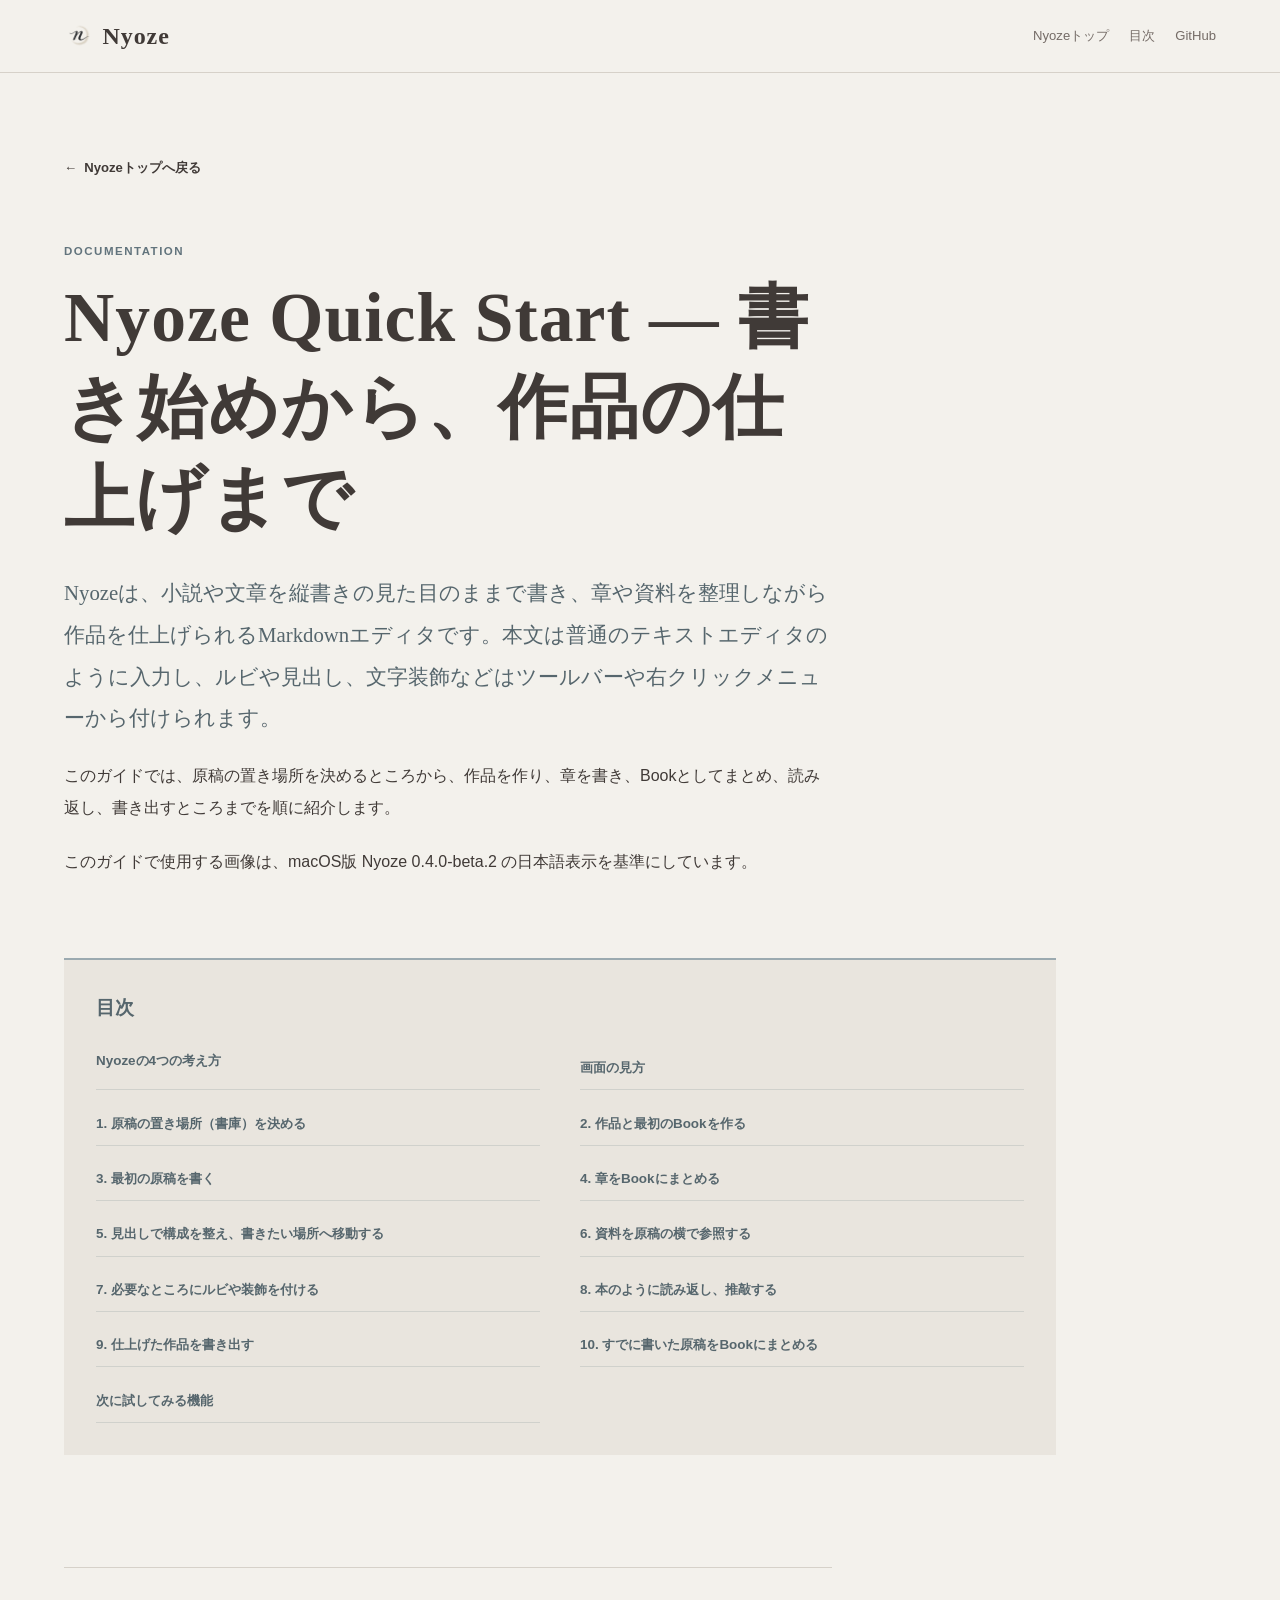
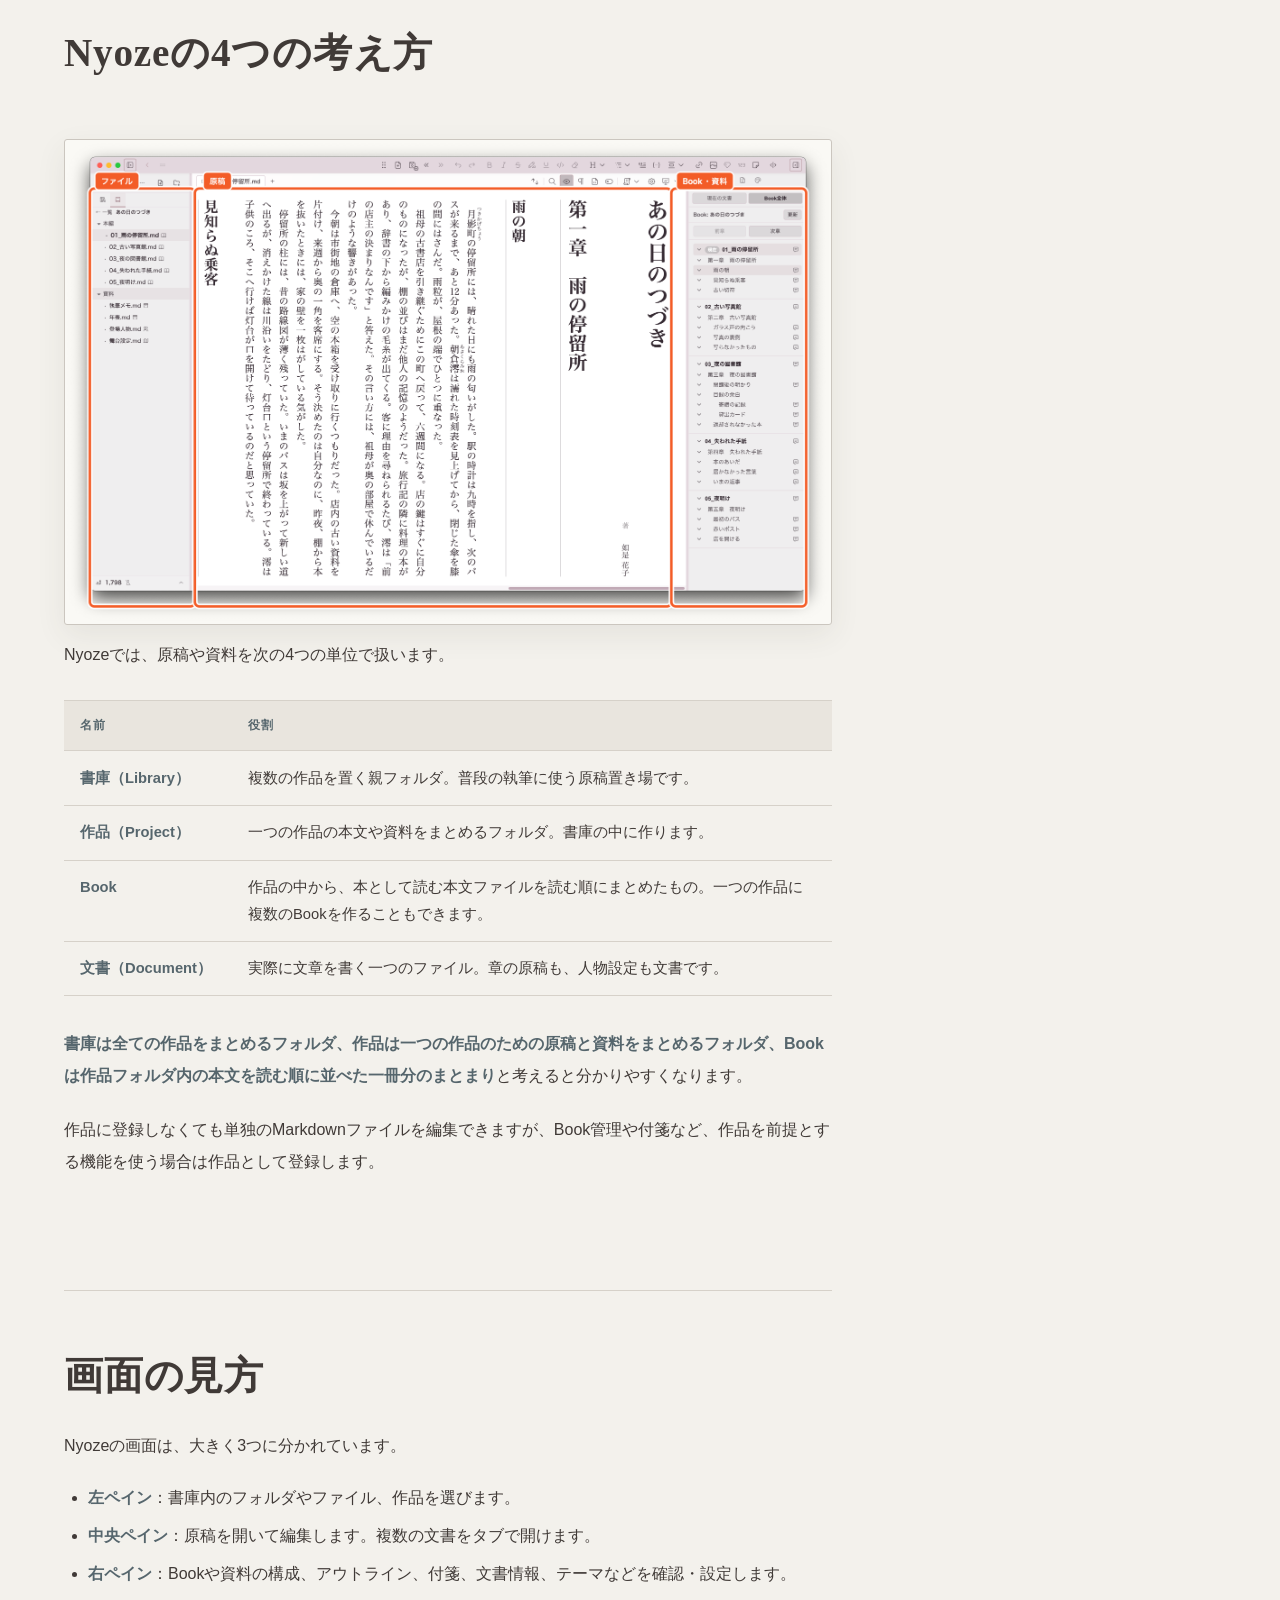
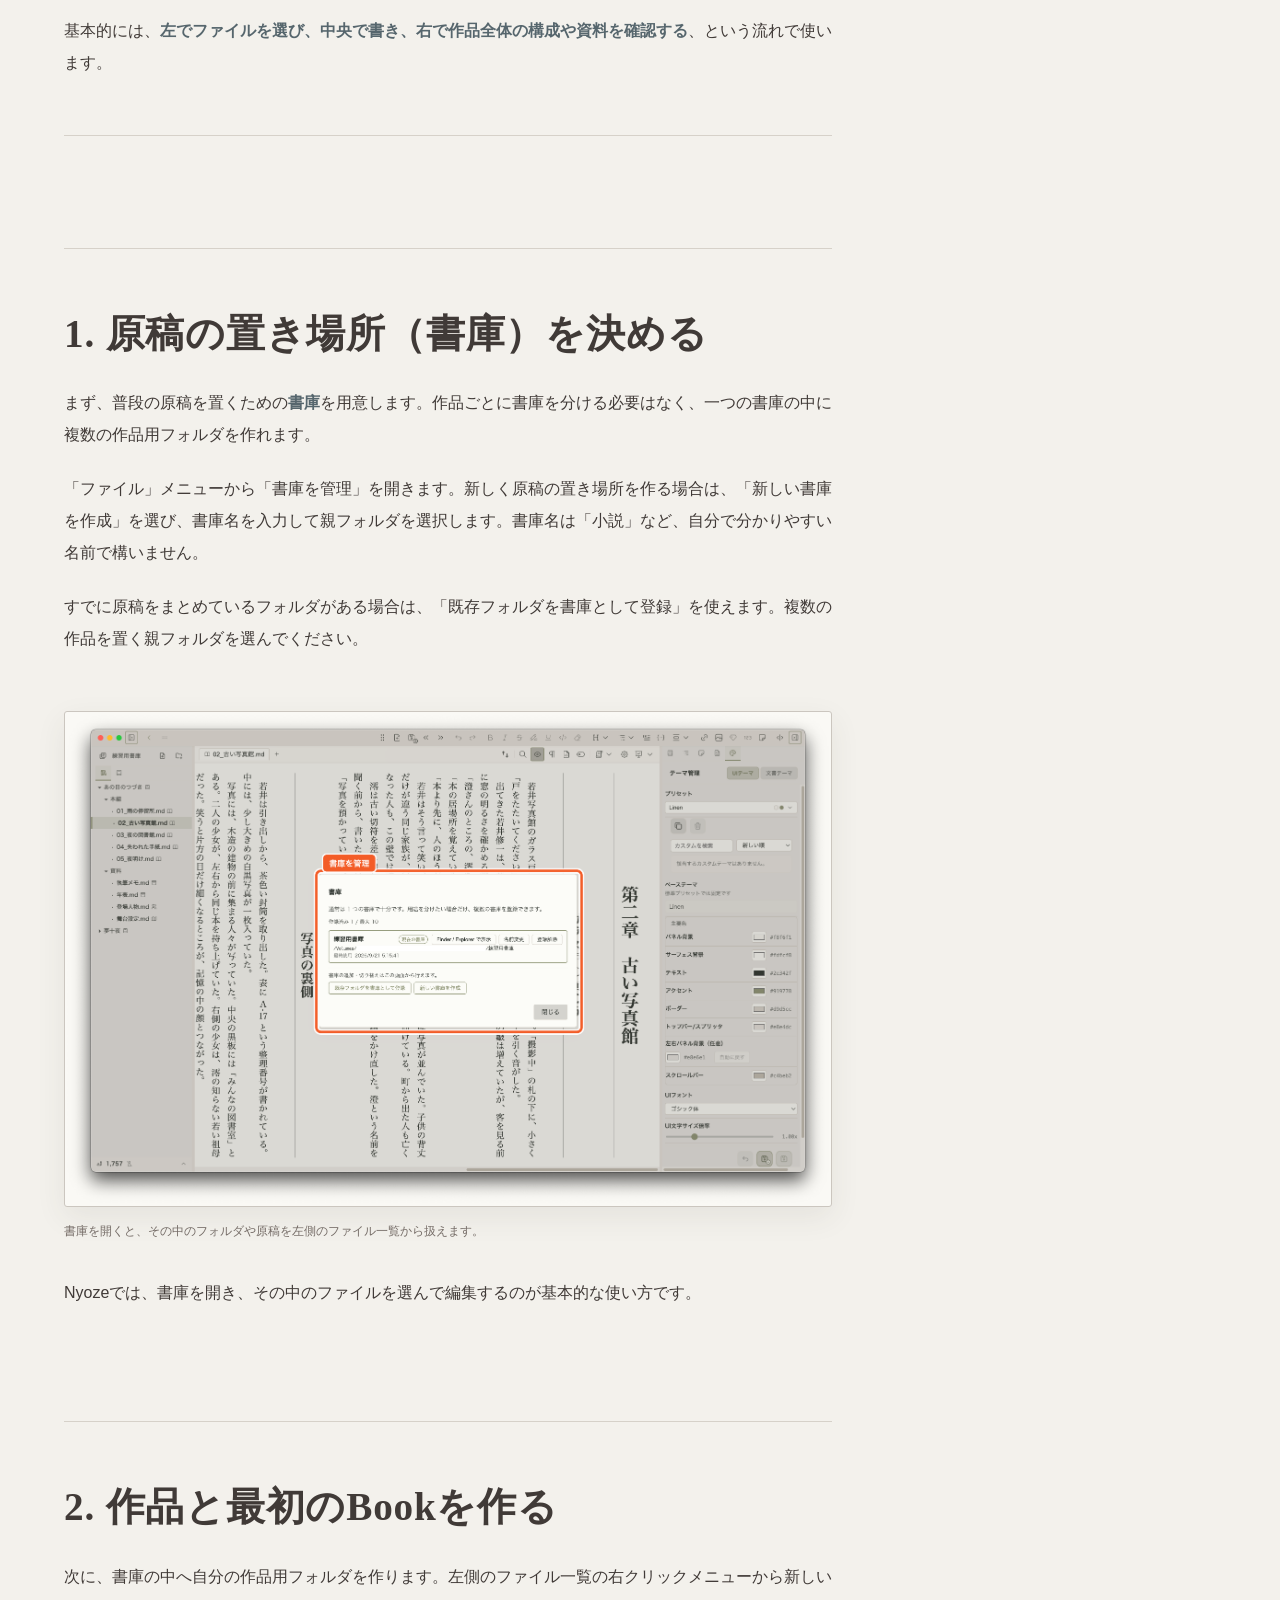
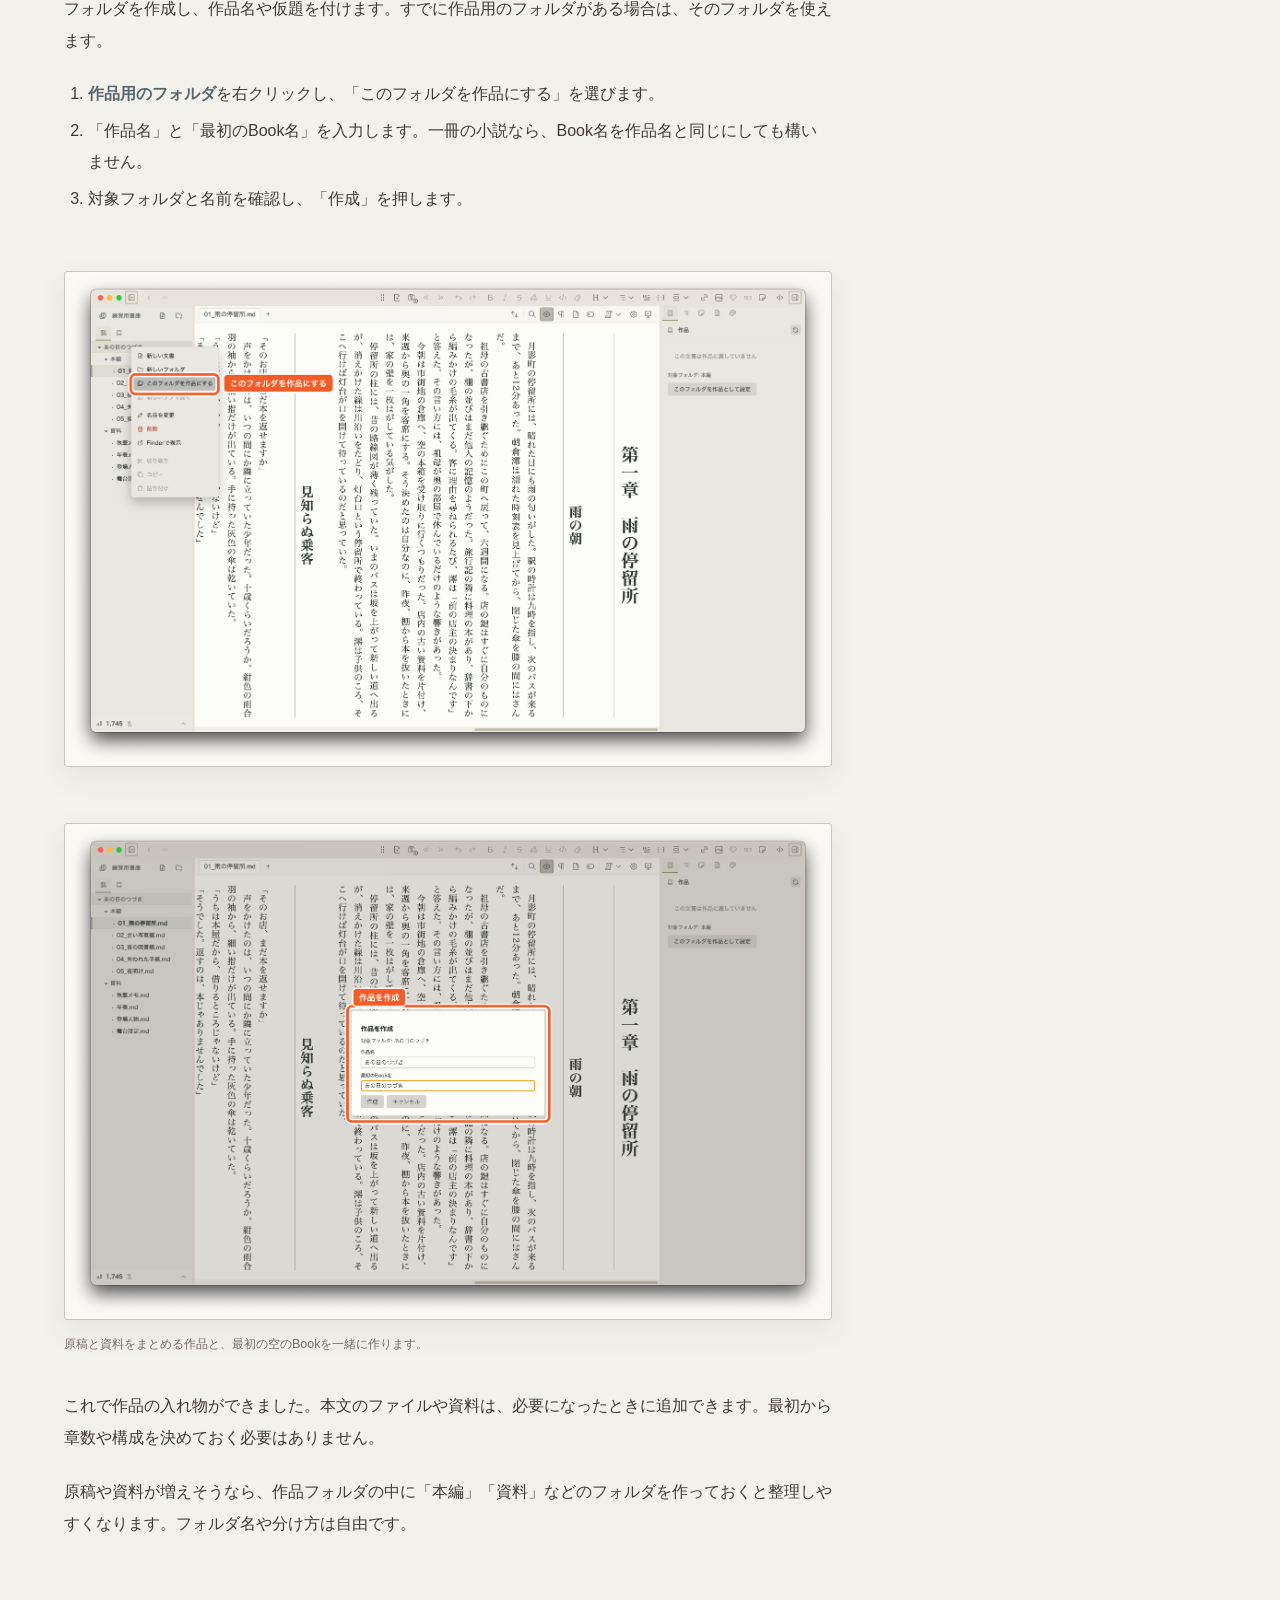
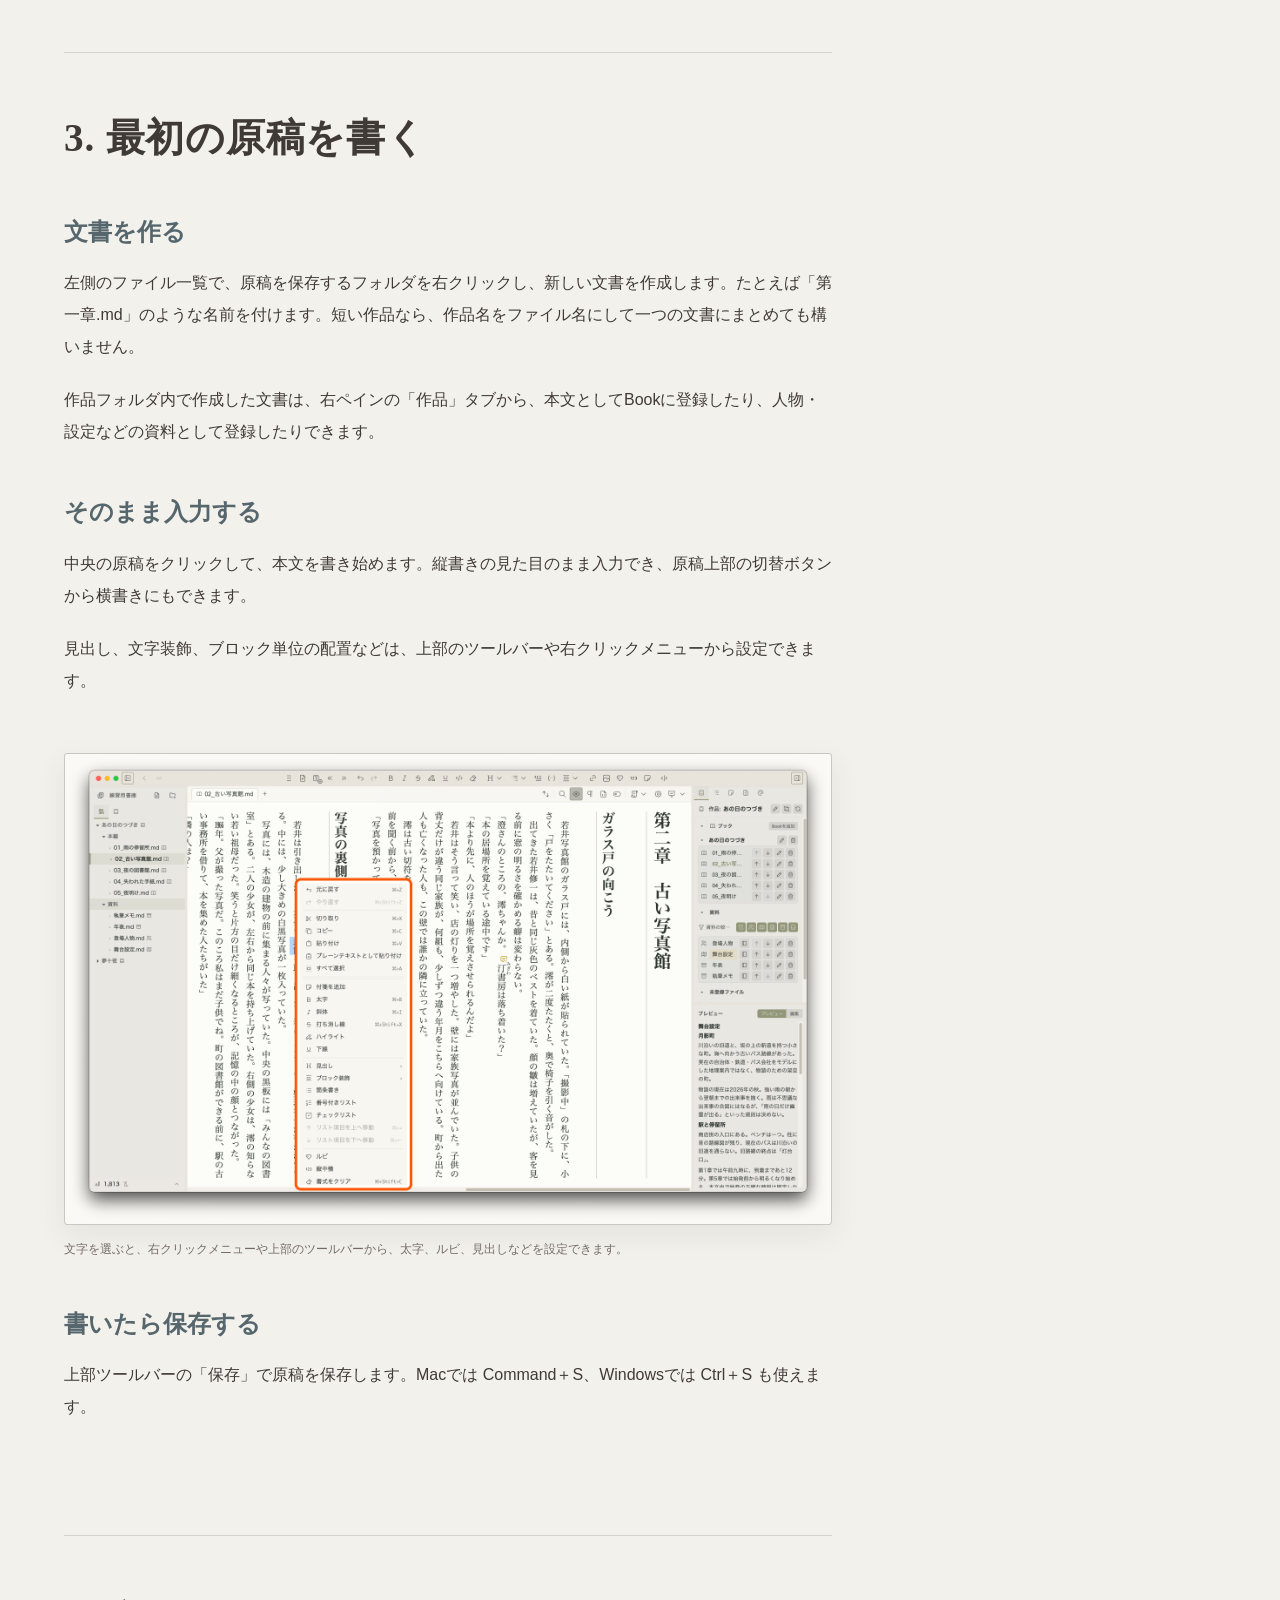
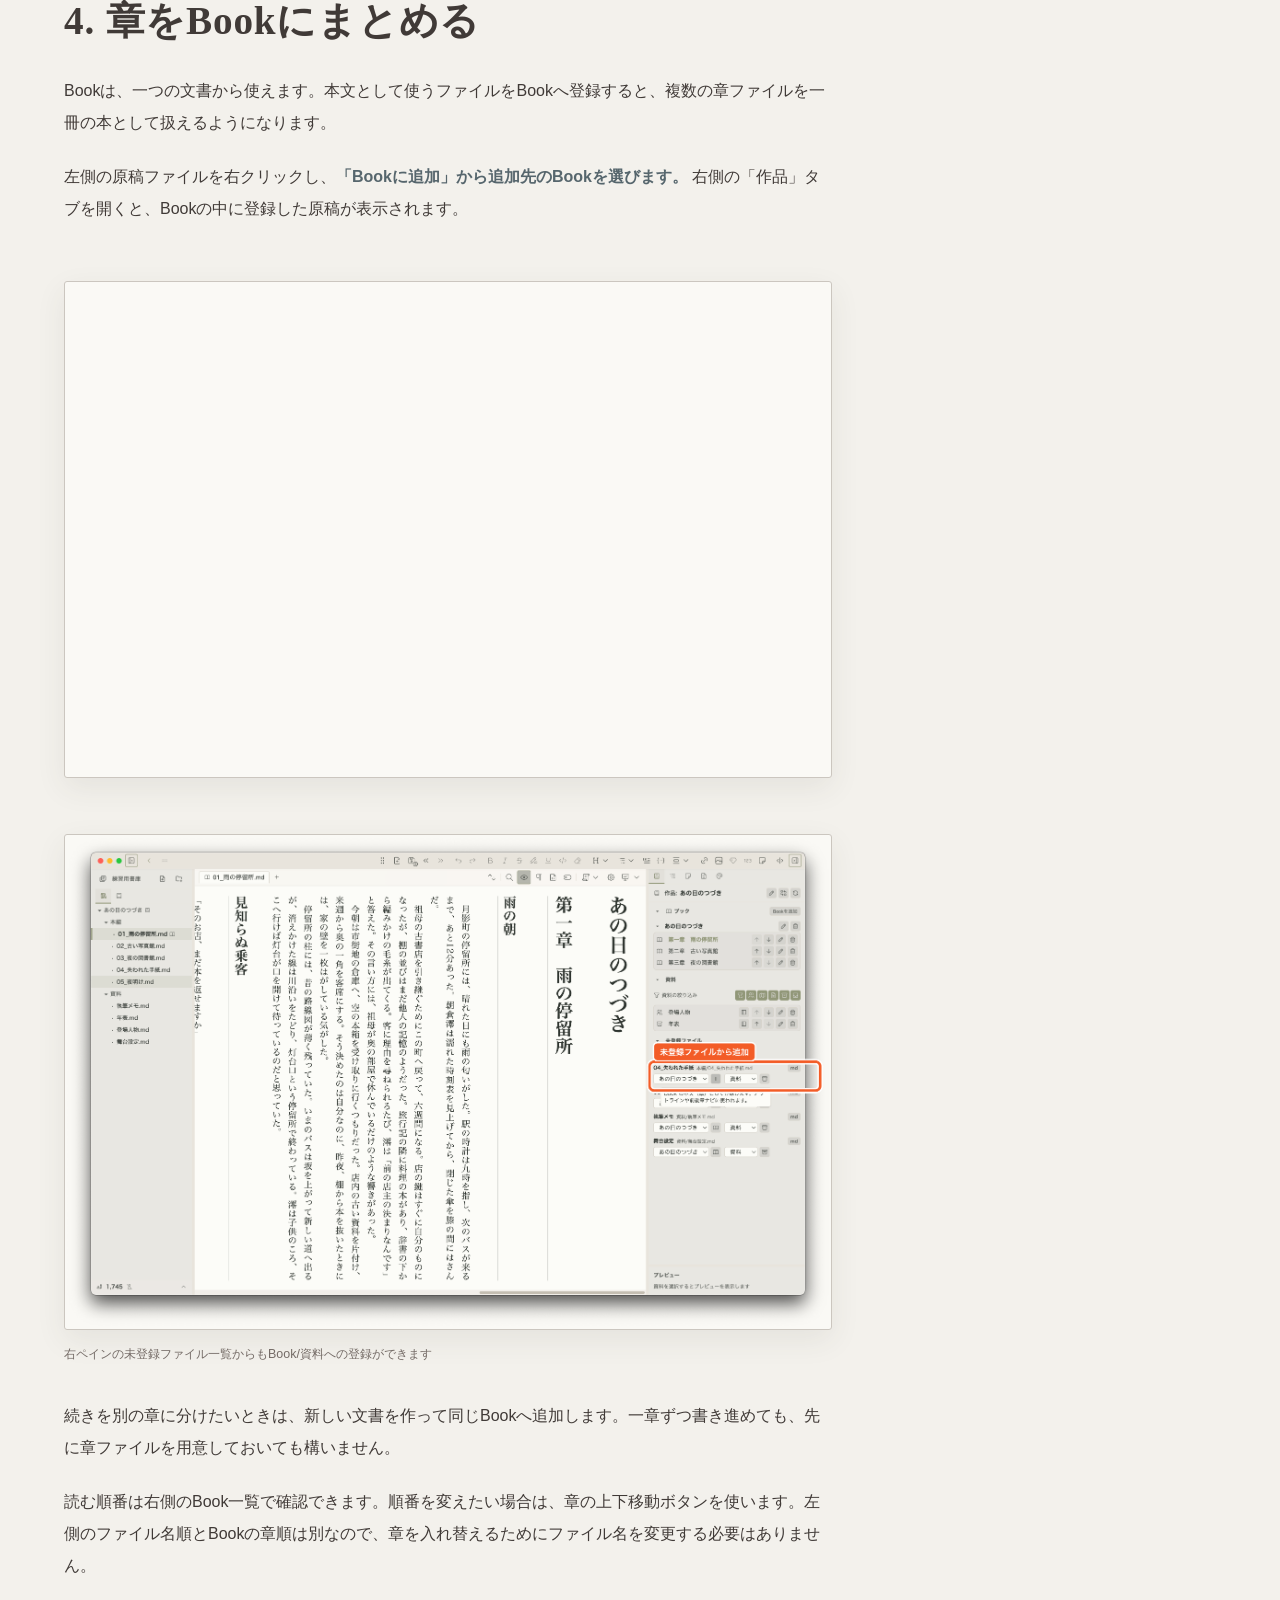
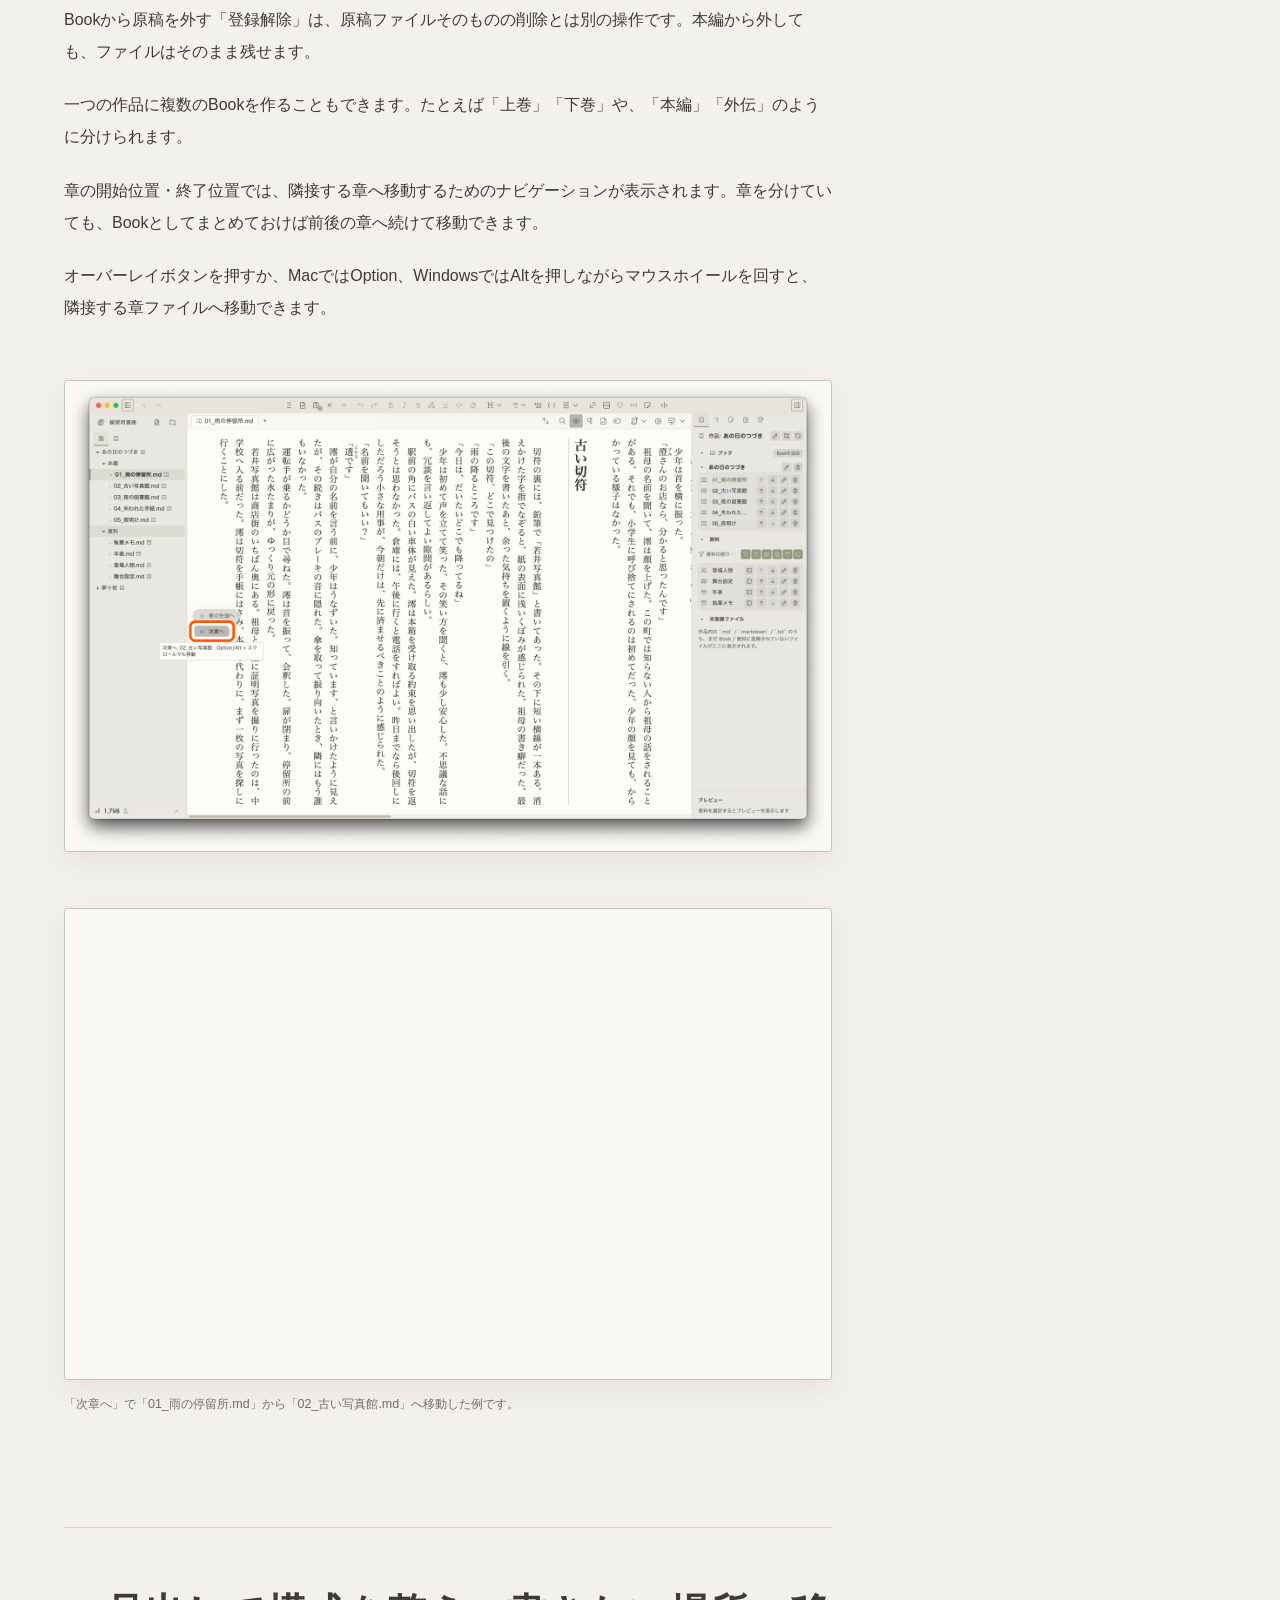
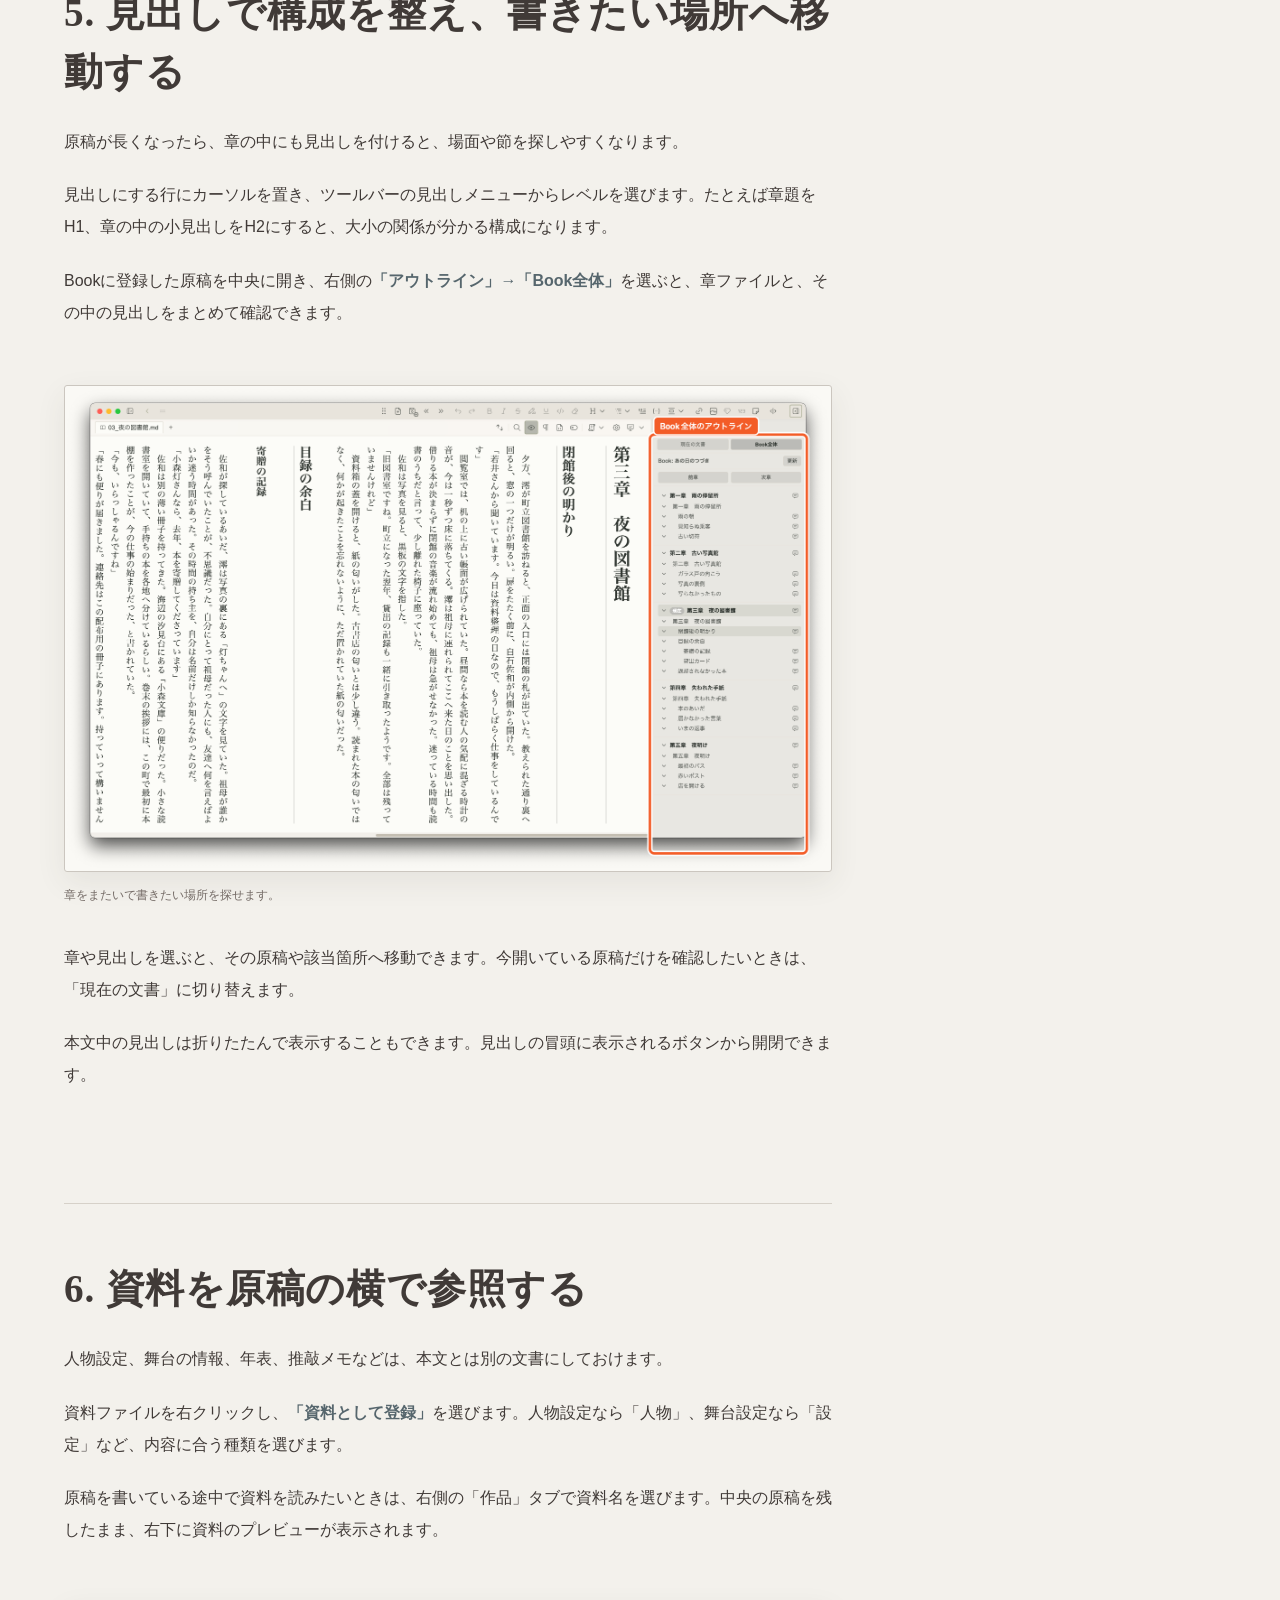
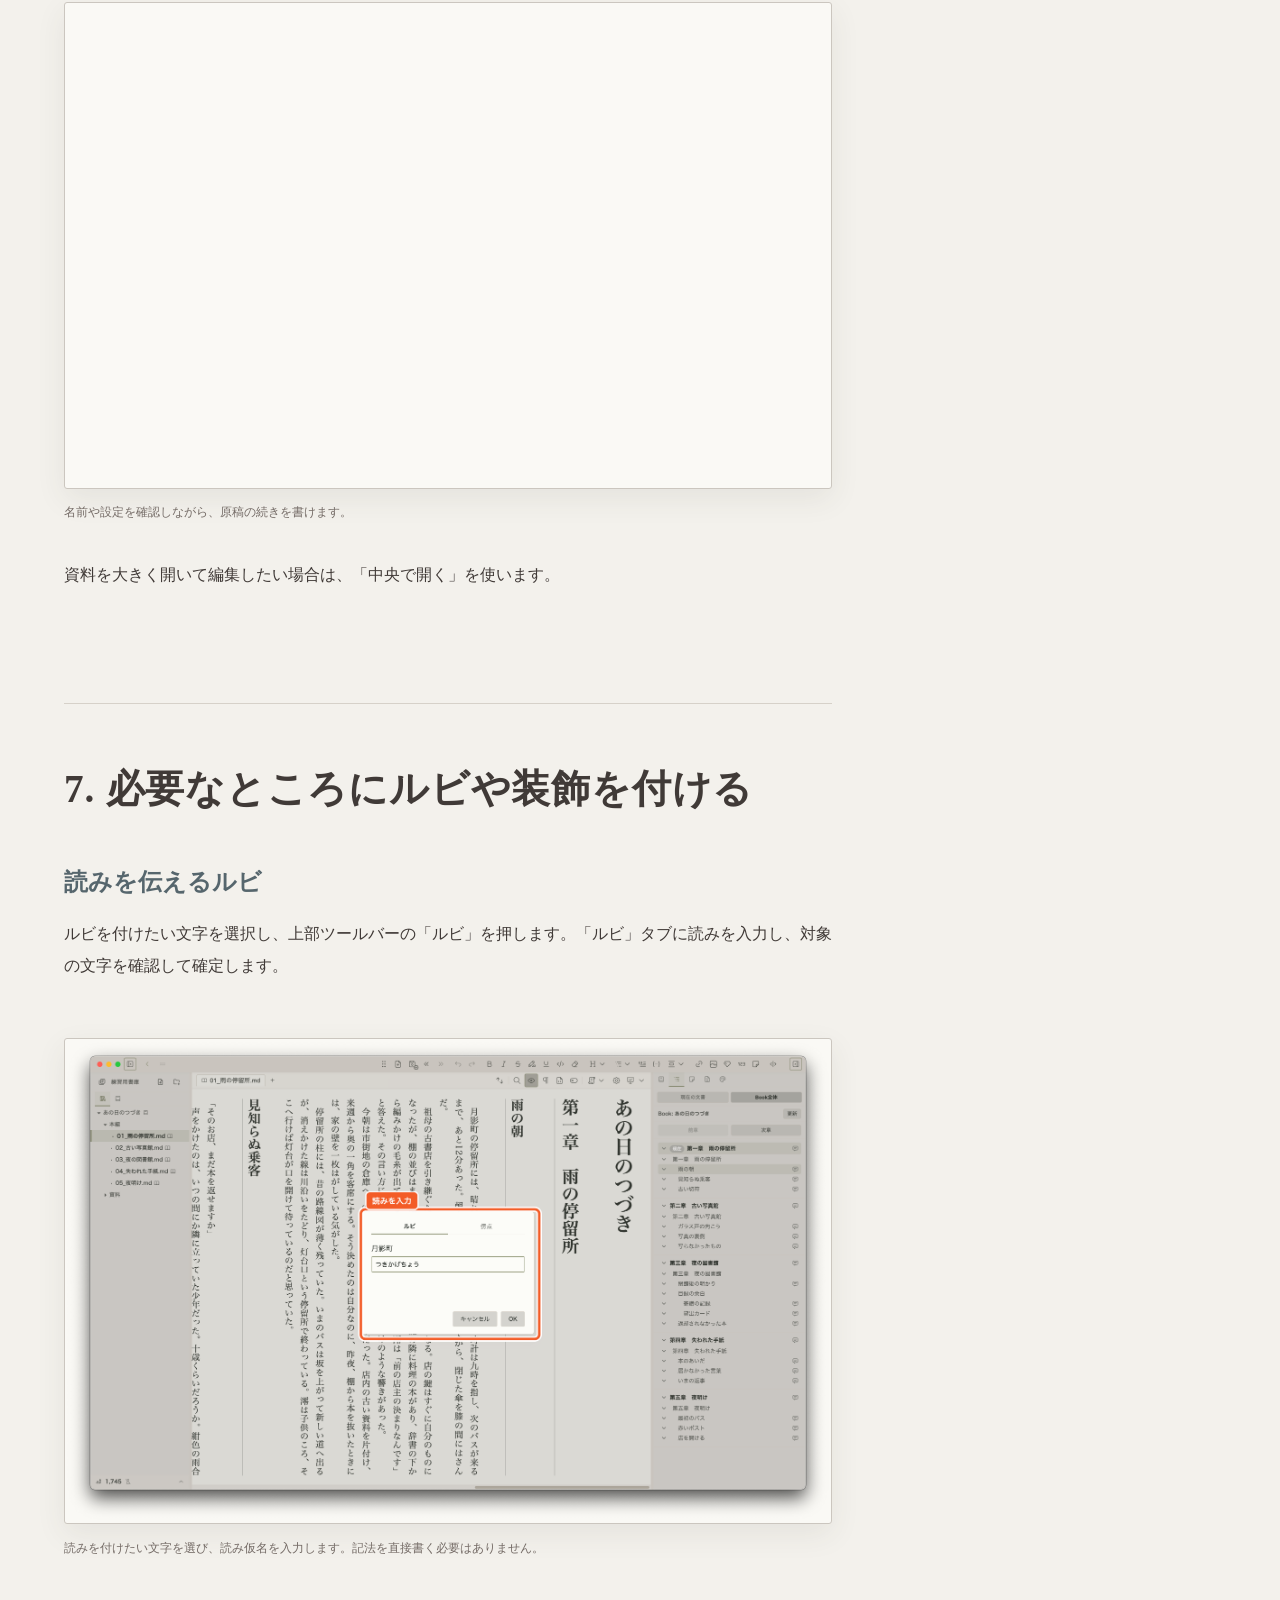
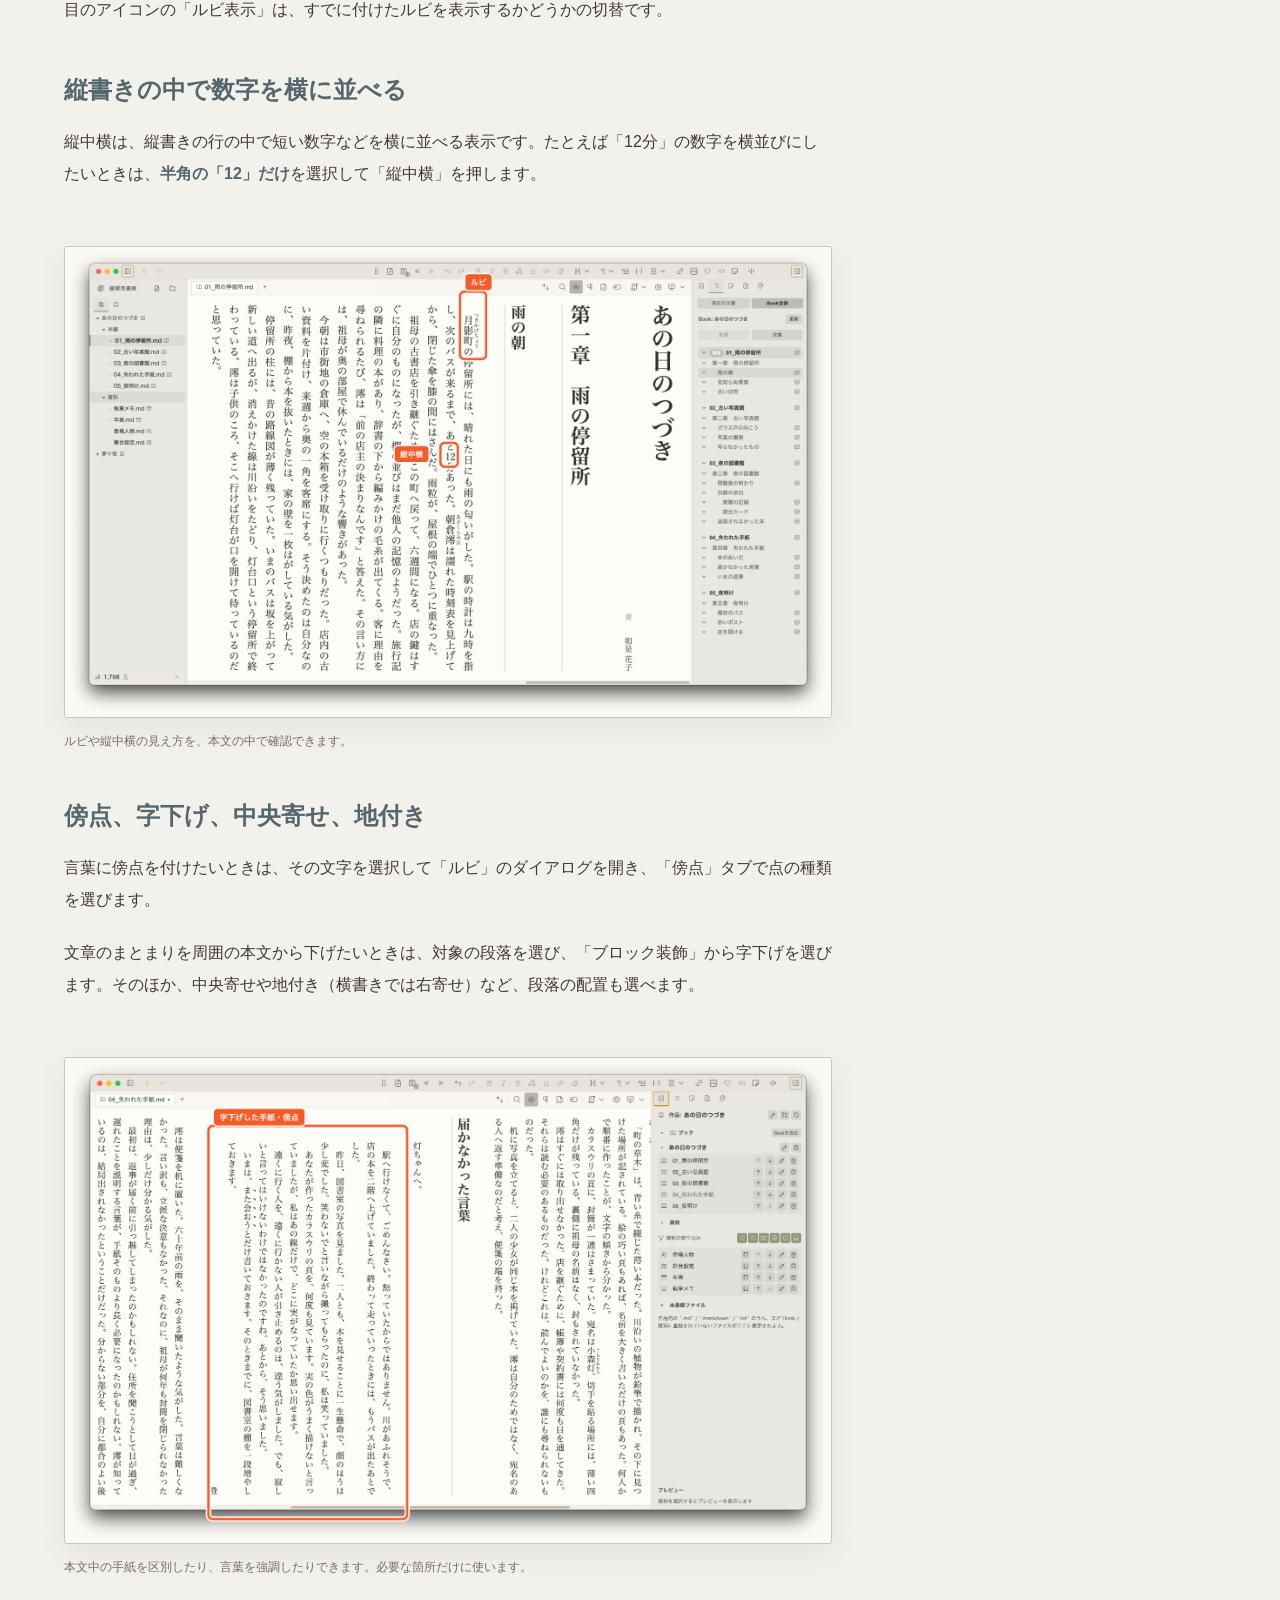
==== nyoze/quickstart/index.html @ 4ce22395 "Add Nyoze Quick Start guide" ====
<!DOCTYPE html>
<html lang="ja">
<head>
  <meta charset="UTF-8">
  <meta name="viewport" content="width=device-width, initial-scale=1">
  <title>Nyoze Quick Start — 書き始めから、作品の仕上げまで</title>
  <meta name="description" content="Nyozeで書庫と作品を作り、原稿をBookにまとめ、Page Viewerで読み返して書き出すまでを紹介するQuick Startです。">
  <link rel="stylesheet" href="../../styles.css">
  <link rel="stylesheet" href="../nyoze.css">
  <link rel="stylesheet" href="quickstart.css">
</head>
<body class="nyoze-page quickstart-page" id="top">
  <header class="nyoze-header">
    <div class="nyoze-header__inner">
      <a class="nyoze-wordmark" href="../" aria-label="Nyoze トップへ">
        <img src="../../assets/nyoze-logo.png" alt="" width="1024" height="1024" decoding="async">
        <span>Nyoze</span>
      </a>
      <nav class="nyoze-nav" aria-label="Quick Start メニュー">
        <a href="../">Nyozeトップ</a>
        <a href="#quickstart-toc-title">目次</a>
        <a href="https://github.com/cat-left-paw/nyoze" rel="noopener noreferrer">GitHub</a>
      </nav>
    </div>
  </header>

  <main class="quickstart-main">
    <a class="quickstart-back" href="../"><span aria-hidden="true">←</span> Nyozeトップへ戻る</a>
    <article class="quickstart-article" aria-labelledby="quickstart-title">
<p class="quickstart-eyebrow" aria-hidden="true">Documentation</p>
<h1 id="quickstart-title">Nyoze Quick Start — 書き始めから、作品の仕上げまで</h1>
<p>Nyozeは、小説や文章を縦書きの見た目のままで書き、章や資料を整理しながら作品を仕上げられるMarkdownエディタです。本文は普通のテキストエディタのように入力し、ルビや見出し、文字装飾などはツールバーや右クリックメニューから付けられます。</p>
<p>このガイドでは、原稿の置き場所を決めるところから、作品を作り、章を書き、Bookとしてまとめ、読み返し、書き出すところまでを順に紹介します。</p>
<p>このガイドで使用する画像は、macOS版 Nyoze 0.4.0-beta.2 の日本語表示を基準にしています。</p>
<nav class="quickstart-toc" aria-labelledby="quickstart-toc-title">
<h2 id="quickstart-toc-title">目次</h2>
<ol>
<li><a href="#concepts">Nyozeの4つの考え方</a></li>
<li><a href="#workspace">画面の見方</a></li>
<li><a href="#library">1. 原稿の置き場所（書庫）を決める</a></li>
<li><a href="#project-book">2. 作品と最初のBookを作る</a></li>
<li><a href="#write">3. 最初の原稿を書く</a></li>
<li><a href="#chapters">4. 章をBookにまとめる</a></li>
<li><a href="#outline">5. 見出しで構成を整え、書きたい場所へ移動する</a></li>
<li><a href="#materials">6. 資料を原稿の横で参照する</a></li>
<li><a href="#typography">7. 必要なところにルビや装飾を付ける</a></li>
<li><a href="#page-viewer">8. 本のように読み返し、推敲する</a></li>
<li><a href="#export">9. 仕上げた作品を書き出す</a></li>
<li><a href="#existing-manuscripts">10. すでに書いた原稿をBookにまとめる</a></li>
<li><a href="#next">次に試してみる機能</a></li>
</ol>
</nav>
<h2 id="concepts">Nyozeの4つの考え方</h2>
<p class="quickstart-media"><img src="images/quickstart/workspace-overview.png" alt="左にファイル一覧、中央に原稿、右にBookと資料の一覧を表示したNyozeの編集画面" class="quickstart-screenshot" width="3392" height="2146" loading="lazy" decoding="async" /></p>
<p>Nyozeでは、原稿や資料を次の4つの単位で扱います。</p>
<div class="quickstart-table-scroll" tabindex="0" role="region" aria-label="Nyozeの4つの考え方の表">
<table>
<thead>
<tr>
<th>名前</th>
<th>役割</th>
</tr>
</thead>
<tbody>
<tr>
<td><strong>書庫（Library）</strong></td>
<td>複数の作品を置く親フォルダ。普段の執筆に使う原稿置き場です。</td>
</tr>
<tr>
<td><strong>作品（Project）</strong></td>
<td>一つの作品の本文や資料をまとめるフォルダ。書庫の中に作ります。</td>
</tr>
<tr>
<td><strong>Book</strong></td>
<td>作品の中から、本として読む本文ファイルを読む順にまとめたもの。一つの作品に複数のBookを作ることもできます。</td>
</tr>
<tr>
<td><strong>文書（Document）</strong></td>
<td>実際に文章を書く一つのファイル。章の原稿も、人物設定も文書です。</td>
</tr>
</tbody>
</table>
</div>
<p><strong>書庫は全ての作品をまとめるフォルダ、作品は一つの作品のための原稿と資料をまとめるフォルダ、Bookは作品フォルダ内の本文を読む順に並べた一冊分のまとまり</strong>と考えると分かりやすくなります。</p>
<p>作品に登録しなくても単独のMarkdownファイルを編集できますが、Book管理や付箋など、作品を前提とする機能を使う場合は作品として登録します。</p>
<h2 id="workspace">画面の見方</h2>
<p>Nyozeの画面は、大きく3つに分かれています。</p>
<ul>
<li><strong>左ペイン</strong>：書庫内のフォルダやファイル、作品を選びます。</li>
<li><strong>中央ペイン</strong>：原稿を開いて編集します。複数の文書をタブで開けます。</li>
<li><strong>右ペイン</strong>：Bookや資料の構成、アウトライン、付箋、文書情報、テーマなどを確認・設定します。</li>
</ul>
<p>基本的には、<strong>左でファイルを選び、中央で書き、右で作品全体の構成や資料を確認する</strong>、という流れで使います。</p>
<hr />
<h2 id="library">1. 原稿の置き場所（書庫）を決める</h2>
<p>まず、普段の原稿を置くための<strong>書庫</strong>を用意します。作品ごとに書庫を分ける必要はなく、一つの書庫の中に複数の作品用フォルダを作れます。</p>
<p>「ファイル」メニューから「書庫を管理」を開きます。新しく原稿の置き場所を作る場合は、「新しい書庫を作成」を選び、書庫名を入力して親フォルダを選択します。書庫名は「小説」など、自分で分かりやすい名前で構いません。</p>
<p>すでに原稿をまとめているフォルダがある場合は、「既存フォルダを書庫として登録」を使えます。複数の作品を置く親フォルダを選んでください。</p>
<p class="quickstart-media"><img src="images/quickstart/library-registration.png" alt="書庫の管理画面で、登録したフォルダに現在の書庫と表示されている状態" class="quickstart-screenshot" width="3322" height="2146" loading="lazy" decoding="async" /></p>
<p class="quickstart-caption"><em>書庫を開くと、その中のフォルダや原稿を左側のファイル一覧から扱えます。</em></p>
<p>Nyozeでは、書庫を開き、その中のファイルを選んで編集するのが基本的な使い方です。</p>
<h2 id="project-book">2. 作品と最初のBookを作る</h2>
<p>次に、書庫の中へ自分の作品用フォルダを作ります。左側のファイル一覧の右クリックメニューから新しいフォルダを作成し、作品名や仮題を付けます。すでに作品用のフォルダがある場合は、そのフォルダを使えます。</p>
<ol>
<li><strong>作品用のフォルダ</strong>を右クリックし、「このフォルダを作品にする」を選びます。</li>
<li>「作品名」と「最初のBook名」を入力します。一冊の小説なら、Book名を作品名と同じにしても構いません。</li>
<li>対象フォルダと名前を確認し、「作成」を押します。</li>
</ol>
<p class="quickstart-media"><img src="images/quickstart/project-create1.png" alt="作品名と最初のBook名を入力する作成画面" class="quickstart-screenshot" width="3322" height="2146" loading="lazy" decoding="async" /></p>
<p class="quickstart-media"><img src="images/quickstart/project-create2.png" alt="作品名と最初のBook名を入力する作成画面" class="quickstart-screenshot" width="3322" height="2146" loading="lazy" decoding="async" /></p>
<p class="quickstart-caption"><em>原稿と資料をまとめる作品と、最初の空のBookを一緒に作ります。</em></p>
<p>これで作品の入れ物ができました。本文のファイルや資料は、必要になったときに追加できます。最初から章数や構成を決めておく必要はありません。</p>
<p>原稿や資料が増えそうなら、作品フォルダの中に「本編」「資料」などのフォルダを作っておくと整理しやすくなります。フォルダ名や分け方は自由です。</p>
<h2 id="write">3. 最初の原稿を書く</h2>
<h3 id="create-document">文書を作る</h3>
<p>左側のファイル一覧で、原稿を保存するフォルダを右クリックし、新しい文書を作成します。たとえば「第一章.md」のような名前を付けます。短い作品なら、作品名をファイル名にして一つの文書にまとめても構いません。</p>
<p>作品フォルダ内で作成した文書は、右ペインの「作品」タブから、本文としてBookに登録したり、人物・設定などの資料として登録したりできます。</p>
<h3 id="start-writing">そのまま入力する</h3>
<p>中央の原稿をクリックして、本文を書き始めます。縦書きの見た目のまま入力でき、原稿上部の切替ボタンから横書きにもできます。</p>
<p>見出し、文字装飾、ブロック単位の配置などは、上部のツールバーや右クリックメニューから設定できます。</p>
<p class="quickstart-media"><img src="images/quickstart/editor-formatting-menu.png" alt="選択した文字の右クリックメニューに文字装飾やルビなどの項目を表示した状態" class="quickstart-screenshot" width="3520" height="2160" loading="lazy" decoding="async" /></p>
<p class="quickstart-caption"><em>文字を選ぶと、右クリックメニューや上部のツールバーから、太字、ルビ、見出しなどを設定できます。</em></p>
<h3 id="save">書いたら保存する</h3>
<p>上部ツールバーの「保存」で原稿を保存します。Macでは Command＋S、Windowsでは Ctrl＋S も使えます。</p>
<h2 id="chapters">4. 章をBookにまとめる</h2>
<p>Bookは、一つの文書から使えます。本文として使うファイルをBookへ登録すると、複数の章ファイルを一冊の本として扱えるようになります。</p>
<p>左側の原稿ファイルを右クリックし、<strong>「Bookに追加」から追加先のBookを選びます。</strong> 右側の「作品」タブを開くと、Bookの中に登録した原稿が表示されます。</p>
<p class="quickstart-media"><img src="images/quickstart/book-add-chapter1.png" alt="原稿ファイルの右クリックメニューからBookへの追加先を選んでいる状態" class="quickstart-screenshot" width="3322" height="2146" loading="lazy" decoding="async" /></p>
<p class="quickstart-media"><img src="images/quickstart/book-add-chapter2.png" alt="原稿ファイルの右クリックメニューからBookへの追加先を選んでいる状態" class="quickstart-screenshot" width="3322" height="2146" loading="lazy" decoding="async" /></p>
<p class="quickstart-caption"><em>右ペインの未登録ファイル一覧からもBook/資料への登録ができます</em></p>
<p>続きを別の章に分けたいときは、新しい文書を作って同じBookへ追加します。一章ずつ書き進めても、先に章ファイルを用意しておいても構いません。</p>
<p>読む順番は右側のBook一覧で確認できます。順番を変えたい場合は、章の上下移動ボタンを使います。左側のファイル名順とBookの章順は別なので、章を入れ替えるためにファイル名を変更する必要はありません。</p>
<p>Bookから原稿を外す「登録解除」は、原稿ファイルそのものの削除とは別の操作です。本編から外しても、ファイルはそのまま残せます。</p>
<p>一つの作品に複数のBookを作ることもできます。たとえば「上巻」「下巻」や、「本編」「外伝」のように分けられます。</p>
<p>章の開始位置・終了位置では、隣接する章へ移動するためのナビゲーションが表示されます。章を分けていても、Bookとしてまとめておけば前後の章へ続けて移動できます。</p>
<p>オーバーレイボタンを押すか、MacではOption、WindowsではAltを押しながらマウスホイールを回すと、隣接する章ファイルへ移動できます。</p>
<p class="quickstart-media"><img src="images/quickstart/chapter-navigation-next.png" alt="第一章の末尾で次章へ移動するオーバーレイボタンを表示した状態" class="quickstart-screenshot" width="3520" height="2160" loading="lazy" decoding="async" /></p>
<p class="quickstart-media"><img src="images/quickstart/chapter-navigation-arrived.png" alt="次の章ファイルへ移動した状態" class="quickstart-screenshot" width="3520" height="2160" loading="lazy" decoding="async" /></p>
<p class="quickstart-caption"><em>「次章へ」で「01_雨の停留所.md」から「02_古い写真館.md」へ移動した例です。</em></p>
<h2 id="outline">5. 見出しで構成を整え、書きたい場所へ移動する</h2>
<p>原稿が長くなったら、章の中にも見出しを付けると、場面や節を探しやすくなります。</p>
<p>見出しにする行にカーソルを置き、ツールバーの見出しメニューからレベルを選びます。たとえば章題をH1、章の中の小見出しをH2にすると、大小の関係が分かる構成になります。</p>
<p>Bookに登録した原稿を中央に開き、右側の<strong>「アウトライン」→「Book全体」</strong>を選ぶと、章ファイルと、その中の見出しをまとめて確認できます。</p>
<p class="quickstart-media"><img src="images/quickstart/book-outline.png" alt="Book全体のアウトラインに複数の章ファイルと、その中の見出しが階層表示されている状態" class="quickstart-screenshot" width="3392" height="2146" loading="lazy" decoding="async" /></p>
<p class="quickstart-caption"><em>章をまたいで書きたい場所を探せます。</em></p>
<p>章や見出しを選ぶと、その原稿や該当箇所へ移動できます。今開いている原稿だけを確認したいときは、「現在の文書」に切り替えます。</p>
<p>本文中の見出しは折りたたんで表示することもできます。見出しの冒頭に表示されるボタンから開閉できます。</p>
<h2 id="materials">6. 資料を原稿の横で参照する</h2>
<p>人物設定、舞台の情報、年表、推敲メモなどは、本文とは別の文書にしておけます。</p>
<p>資料ファイルを右クリックし、<strong>「資料として登録」</strong>を選びます。人物設定なら「人物」、舞台設定なら「設定」など、内容に合う種類を選びます。</p>
<p>原稿を書いている途中で資料を読みたいときは、右側の「作品」タブで資料名を選びます。中央の原稿を残したまま、右下に資料のプレビューが表示されます。</p>
<p class="quickstart-media"><img src="images/quickstart/material-preview.png" alt="中央に原稿を残したまま、右側に登場人物の設定資料を表示している状態" class="quickstart-screenshot" width="3392" height="2146" loading="lazy" decoding="async" /></p>
<p class="quickstart-caption"><em>名前や設定を確認しながら、原稿の続きを書けます。</em></p>
<p>資料を大きく開いて編集したい場合は、「中央で開く」を使います。</p>
<h2 id="typography">7. 必要なところにルビや装飾を付ける</h2>
<h3 id="ruby">読みを伝えるルビ</h3>
<p>ルビを付けたい文字を選択し、上部ツールバーの「ルビ」を押します。「ルビ」タブに読みを入力し、対象の文字を確認して確定します。</p>
<p class="quickstart-media"><img src="images/quickstart/ruby-dialog.png" alt="ルビを付ける文字と読みを確認するダイアログ" class="quickstart-screenshot" width="3392" height="2146" loading="lazy" decoding="async" /></p>
<p class="quickstart-caption"><em>読みを付けたい文字を選び、読み仮名を入力します。記法を直接書く必要はありません。</em></p>
<p>目のアイコンの「ルビ表示」は、すでに付けたルビを表示するかどうかの切替です。</p>
<h3 id="tate-chu-yoko">縦書きの中で数字を横に並べる</h3>
<p>縦中横は、縦書きの行の中で短い数字などを横に並べる表示です。たとえば「12分」の数字を横並びにしたいときは、<strong>半角の「12」だけ</strong>を選択して「縦中横」を押します。</p>
<p class="quickstart-media"><img src="images/quickstart/ruby-and-tcy.png" alt="縦書きの本文にルビと2桁の数字の縦中横を表示した状態" class="quickstart-screenshot" width="3520" height="2160" loading="lazy" decoding="async" /></p>
<p class="quickstart-caption"><em>ルビや縦中横の見え方を、本文の中で確認できます。</em></p>
<h3 id="decorations">傍点、字下げ、中央寄せ、地付き</h3>
<p>言葉に傍点を付けたいときは、その文字を選択して「ルビ」のダイアログを開き、「傍点」タブで点の種類を選びます。</p>
<p>文章のまとまりを周囲の本文から下げたいときは、対象の段落を選び、「ブロック装飾」から字下げを選びます。そのほか、中央寄せや地付き（横書きでは右寄せ）など、段落の配置も選べます。</p>
<p class="quickstart-media"><img src="images/quickstart/letter-decoration.png" alt="手紙の段落全体を字下げし、一部の言葉に傍点を付けた本文" class="quickstart-screenshot" width="3392" height="2146" loading="lazy" decoding="async" /></p>
<p class="quickstart-caption"><em>本文中の手紙を区別したり、言葉を強調したりできます。必要な箇所だけに使います。</em></p>
<h2 id="page-viewer">8. 本のように読み返し、推敲する</h2>
<p>書き進めた原稿は、Page Viewerで電子書籍のようにページ単位で読み返せます。章を通して読むと、場面のつながりや文章の調子を、執筆中とは違う視点で確認できます。</p>
<ol>
<li><strong>変更した原稿を保存</strong>し、読み返したいBookに登録されている本文を中央に開きます。</li>
<li>原稿上部の「ページビューア」の隣にある▼を押します。</li>
<li>「Book 全体をページビューアで開く」を選びます。</li>
</ol>
<p class="quickstart-media"><img src="images/quickstart/viewer-book-target.png" alt="ページビューアの対象として現在の文書とBook全体を選べるメニュー" class="quickstart-screenshot" width="3392" height="2146" loading="lazy" decoding="async" /></p>
<p class="quickstart-caption"><em>今の原稿だけを読むか、Book全体を通して読むかを選べます。</em></p>
<p>「Book全体」の項目が出ない場合は、Bookに登録した本文を中央に開いているか確認してください。</p>
<p>別ウィンドウにPage Viewerが開きます。途中の章へ移動したいときは「アウトラインを開く」から見出しを選べます。</p>
<p class="quickstart-media quickstart-media--sequence"><img src="images/quickstart/page-viewer1.png" alt="Book全体をPage Viewerで開き、本文をページ単位で表示している状態" class="quickstart-screenshot" width="2068" height="1966" loading="lazy" decoding="async" />
<img src="images/quickstart/page-viewer2.png" alt="Book全体をPage Viewerで開き、本文をページ単位で表示している状態" class="quickstart-screenshot" width="2068" height="1966" loading="lazy" decoding="async" />
<img src="images/quickstart/page-viewer3.png" alt="Book全体をPage Viewerで開き、本文をページ単位で表示している状態" class="quickstart-screenshot" width="2024" height="1862" loading="lazy" decoding="async" />
<em>編集画面を離れ、読むことに集中して作品を見直せます。</em></p>
<p>Page Viewerは閲覧用です。直したい箇所が見つかったら編集画面へ戻り、修正して保存します。</p>
<p><strong>Book全体の表示には保存済みの原稿が使われるため、修正後は保存してから開き直してください。</strong></p>
<h2 id="export">9. 仕上げた作品を書き出す</h2>
<p>Nyozeの外で作品を読むためのファイルが必要になったら、用途に合わせて書き出します。</p>
<h3 id="web-book">Web Bookとして書き出す</h3>
<p>Web Bookは、Nyozeのない環境でも作品を読みやすい形で閲覧できるHTMLファイルです。Web上で公開したり、ブラウザで読んだりする用途に使えます。</p>
<p>変更した原稿を保存し、対象のBookに登録した本文を中央に開きます。「ファイル」→「書き出し」→<strong>「Book 全体の Web Bookを作成…」</strong>を選びます。</p>
<p>「出力形式」を「単一 HTML」にし、必要に応じて目次、作品情報、章の境界の改ページなどを設定します。</p>
<p class="quickstart-media"><img src="images/quickstart/web-book-options.png" alt="Web Bookの書き出し画面で、単一HTMLや目次、作品情報などを設定している状態" class="quickstart-screenshot" width="3392" height="2146" loading="lazy" decoding="async" /></p>
<p class="quickstart-caption"><em>作品に合わせて表示内容を選び、閲覧用のファイルを書き出します。</em></p>
<p>「書き出す」を押し、元の原稿とは別の場所へ、作品名など分かりやすい名前で保存します。</p>
<p>書き出したHTMLはブラウザで開いて確認できます。ChromeまたはEdgeでは、ブラウザの印刷機能から印刷やPDFへの保存もできます。ただし、文字数や行数を厳密に指定する本格的な組版用PDF出力ではありません。</p>
<p>執筆や修正は元のMarkdown原稿で続け、必要になったらWeb Bookを書き出し直します。</p>
<h3 id="epub">EPUBを作る場合</h3>
<p>現在のNyozeには、EPUBを直接生成する機能はありません。</p>
<p>LeMEやでんでんコンバータでEPUBを作る場合は、それぞれの外部ツール向けに書き出したMarkdownファイルを使います。Nyoze独自のルビ、縦中横、ブロック装飾などは、可能な範囲で出力先の表現へ変換されます。</p>
<p>書き出したファイルを、LeMEまたはでんでんコンバータ側で読み込み、EPUBを作成してください。</p>
<h2 id="existing-manuscripts">10. すでに書いた原稿をBookにまとめる</h2>
<p>すでに章ごとに分かれたMarkdown原稿がある場合も、作品用フォルダを設定し、本文ファイルを同じBookへ登録して扱えます。本文を一つの大きなファイルに結合する必要はありません。</p>
<p>たとえば、夏目漱石『夢十夜』を第一夜から第十夜まで10個のMarkdownファイルに分けた場合、それぞれを同じBookへ登録することで、一冊の作品として扱えます。</p>
<p class="quickstart-media"><img src="images/quickstart/yume-juya-book.png" alt="既存作品の各編を、読む順番に一つのBookへ登録した例" class="quickstart-screenshot" width="3392" height="2146" loading="lazy" decoding="async" /></p>
<p class="quickstart-caption"><em>手元にある文書も、そのままBookの構成に使えます。読む順番はBookの一覧で確認します。</em></p>
<p>Bookにまとめると、各ファイルを別々に保ちながら、作品全体をPage Viewerで読み返せます。連作や短編集など、複数の文章を一冊にまとめたい場合にも使えます。</p>
<p class="quickstart-media"><img src="images/quickstart/yume-juya-page-viewer.png" alt="既存作品をまとめたBookをPage Viewerで開いた例" class="quickstart-screenshot" width="2020" height="1956" loading="lazy" decoding="async" /></p>
<p class="quickstart-caption"><em>複数の文書を、一冊の作品として読み返した例です。</em></p>
<hr />
<h2 id="next">次に試してみる機能</h2>
<p>このQuick Startでは、作品を書き始めてBookとしてまとめるための基本的な流れを紹介しました。</p>
<p>Nyozeには、このほかにも次のような機能があります。</p>
<ul>
<li>付箋</li>
<li>Typewriter Mode / Visual Focus</li>
<li>Paragraph Plain / ソースモード</li>
<li>長文編集向けの実験的な機能</li>
<li>リスト編集</li>
<li>見出しの折りたたみ</li>
<li>文書メタデータ</li>
<li>文書タイプの設定</li>
<li>テーマの変更・カスタマイズ</li>
</ul>
<p class="quickstart-media"><img src="images/quickstart/sticky-note-preview.png" alt="本文中の付箋にメモのプレビューを表示した状態" class="quickstart-screenshot" width="3520" height="2160" loading="lazy" decoding="async" /></p>
<p class="quickstart-caption"><em>本文の好きな位置に付箋を付け、メモを確認できます。</em></p>
<p>すべてを最初から使う必要はありません。</p>
<p>まずは一つの原稿を書き始め、章が増えたらBookで順番を整え、必要になったら資料やアウトラインを使う。ひと区切り書けたらPage Viewerで読み返し、気になる箇所を直して保存する。</p>
<p>その流れから始めてみてください。</p>
    </article>

    <nav class="quickstart-end-links" aria-label="Quick Start 関連リンク">
      <a href="../">Nyozeトップへ</a>
      <a href="https://github.com/cat-left-paw/nyoze" rel="noopener noreferrer">GitHubへ <span aria-hidden="true">↗</span></a>
    </nav>
  </main>

  <footer class="nyoze-footer">
    <div class="nyoze-footer__inner">
      <p><strong>Nyoze</strong><span>無料・オープンソース（GNU AGPLv3）</span><span>by Cat Left Paw / Left Paw Studio</span></p>
      <nav aria-label="フッターリンク">
        <a href="../">Nyozeトップ</a>
        <a href="https://github.com/cat-left-paw/nyoze/blob/main/LICENSE" rel="noopener noreferrer">GNU AGPLv3</a>
        <a href="https://github.com/cat-left-paw/nyoze" rel="noopener noreferrer">GitHub</a>
        <a href="https://github.com/cat-left-paw/nyoze/blob/main/PRIVACY.md" rel="noopener noreferrer">プライバシー</a>
      </nav>
    </div>
  </footer>
</body>
</html>
---- styles.css ----
/* cat-left-paw.github.io — shared styles */

:root {
  --color-bg: #faf9f7;
  --color-surface: #ffffff;
  --color-text: #1a1a1a;
  --color-text-muted: #5c5c5c;
  --color-border: #e4e2de;
  --color-accent: #3d5a4c;
  --color-accent-hover: #2d4439;
  --color-link: #2f5d4a;
  --font-sans: "Hiragino Sans", "Hiragino Kaku Gothic ProN", "Yu Gothic", "Meiryo", sans-serif;
  --font-mono: ui-monospace, "Cascadia Code", "Source Code Pro", monospace;
  --max-width: 42rem;
  --space-xs: 0.5rem;
  --space-sm: 0.75rem;
  --space-md: 1rem;
  --space-lg: 1.5rem;
  --space-xl: 2.5rem;
  --radius: 6px;
}

*,
*::before,
*::after {
  box-sizing: border-box;
}

html {
  font-size: 100%;
  -webkit-text-size-adjust: 100%;
}

body {
  margin: 0;
  font-family: var(--font-sans);
  font-size: 1rem;
  line-height: 1.7;
  color: var(--color-text);
  background: var(--color-bg);
}

img {
  max-width: 100%;
  height: auto;
  display: block;
}

a {
  color: var(--color-link);
  text-decoration-thickness: 1px;
  text-underline-offset: 2px;
}

a:hover {
  color: var(--color-accent-hover);
}

/* Layout */

.site-header {
  border-bottom: 1px solid var(--color-border);
  background: var(--color-surface);
}

.site-header__inner {
  max-width: calc(var(--max-width) + 2rem);
  margin: 0 auto;
  padding: var(--space-md) var(--space-md);
  display: flex;
  flex-wrap: wrap;
  align-items: center;
  justify-content: space-between;
  gap: var(--space-sm);
}

.site-title {
  margin: 0;
  font-size: 1rem;
  font-weight: 600;
  letter-spacing: 0.02em;
}

.site-title a {
  color: var(--color-text);
  text-decoration: none;
}

.site-title a:hover {
  color: var(--color-accent);
}

.site-nav {
  display: flex;
  flex-wrap: wrap;
  gap: var(--space-sm) var(--space-md);
  font-size: 0.9rem;
}

.site-nav a {
  color: var(--color-text-muted);
  text-decoration: none;
}

.site-nav a:hover,
.site-nav a[aria-current="page"] {
  color: var(--color-accent);
}

main {
  max-width: calc(var(--max-width) + 2rem);
  margin: 0 auto;
  padding: var(--space-xl) var(--space-md) var(--space-xl);
}

.site-footer {
  border-top: 1px solid var(--color-border);
  padding: var(--space-lg) var(--space-md);
  text-align: center;
  font-size: 0.85rem;
  color: var(--color-text-muted);
}

/* Typography */

.page-hero {
  margin-bottom: var(--space-xl);
}

.page-hero h1 {
  margin: 0 0 var(--space-sm);
  font-size: clamp(1.5rem, 4vw, 1.875rem);
  font-weight: 600;
  line-height: 1.35;
}

.page-hero .en {
  display: block;
  margin-top: var(--space-xs);
  font-size: 0.9rem;
  font-weight: 400;
  color: var(--color-text-muted);
}

.lead {
  margin: 0;
  font-size: 1.05rem;
  color: var(--color-text);
}

h2 {
  margin: var(--space-xl) 0 var(--space-md);
  font-size: 1.15rem;
  font-weight: 600;
}

h3 {
  margin: var(--space-lg) 0 var(--space-sm);
  font-size: 1rem;
  font-weight: 600;
}

p {
  margin: 0 0 var(--space-md);
}

code {
  font-family: var(--font-mono);
  font-size: 0.88em;
  padding: 0.1em 0.35em;
  background: var(--color-surface);
  border: 1px solid var(--color-border);
  border-radius: 3px;
}

ul {
  margin: 0 0 var(--space-md);
  padding-left: 1.25rem;
}

li + li {
  margin-top: var(--space-xs);
}

.note {
  padding: var(--space-md);
  background: var(--color-surface);
  border: 1px solid var(--color-border);
  border-radius: var(--radius);
  font-size: 0.9rem;
  color: var(--color-text-muted);
}

.note strong {
  color: var(--color-text);
}

/* Link cards */

.link-grid {
  display: grid;
  grid-template-columns: repeat(auto-fit, minmax(9rem, 1fr));
  gap: var(--space-sm);
  margin: var(--space-lg) 0;
  list-style: none;
  padding: 0;
}

.link-grid li {
  margin: 0;
}

.link-card {
  display: block;
  padding: var(--space-md);
  background: var(--color-surface);
  border: 1px solid var(--color-border);
  border-radius: var(--radius);
  text-align: center;
  text-decoration: none;
  color: var(--color-text);
  font-size: 0.9rem;
  transition: border-color 0.15s, box-shadow 0.15s;
}

.link-card:hover {
  border-color: var(--color-accent);
  box-shadow: 0 1px 4px rgba(0, 0, 0, 0.06);
  color: var(--color-accent);
}

.link-card.is-disabled {
  opacity: 0.55;
  pointer-events: none;
  cursor: default;
}

.link-card__label {
  display: block;
  font-weight: 600;
}

.link-card__hint {
  display: block;
  margin-top: 0.2rem;
  font-size: 0.75rem;
  color: var(--color-text-muted);
}

/* Project cards (top page) */

.project-list {
  list-style: none;
  padding: 0;
  margin: var(--space-lg) 0 0;
  display: flex;
  flex-direction: column;
  gap: var(--space-md);
}

.project-card {
  display: block;
  padding: var(--space-lg);
  background: var(--color-surface);
  border: 1px solid var(--color-border);
  border-radius: var(--radius);
  text-decoration: none;
  color: inherit;
  transition: border-color 0.15s;
}

.project-card:hover {
  border-color: var(--color-accent);
}

.project-card h2 {
  margin: 0 0 var(--space-xs);
  font-size: 1.1rem;
}

.project-card p {
  margin: 0;
  font-size: 0.95rem;
  color: var(--color-text-muted);
}

.project-card .en {
  display: block;
  margin-top: var(--space-xs);
  font-size: 0.8rem;
}

.project-card .status {
  display: inline-block;
  margin-top: var(--space-sm);
  font-size: 0.75rem;
  color: var(--color-accent);
}

/* Screenshots */

.screenshot-grid {
  display: grid;
  grid-template-columns: repeat(auto-fit, minmax(14rem, 1fr));
  gap: var(--space-md);
  margin: var(--space-md) 0;
}

.screenshot-item {
  margin: 0;
}

.screenshot-item img {
  width: 100%;
  border: 1px solid var(--color-border);
  border-radius: var(--radius);
  background: var(--color-surface);
}

.screenshot-item figcaption {
  margin-top: var(--space-xs);
  font-size: 0.8rem;
  color: var(--color-text-muted);
  text-align: center;
}

/* Feature list — easy to edit on project pages */

.feature-list {
  padding-left: 1.25rem;
}

.feature-list li {
  margin-bottom: var(--space-xs);
}

/* Responsive */

@media (max-width: 30rem) {
  .site-header__inner {
    flex-direction: column;
    align-items: flex-start;
  }

  .link-grid {
    grid-template-columns: 1fr 1fr;
  }
}
---- nyoze/nyoze.css ----
/* Nyoze landing page only — shared styles remain untouched. */

.nyoze-page {
  --nyoze-paper: #f3f1ec;
  --nyoze-surface: #faf9f5;
  --nyoze-ink: #403a37;
  --nyoze-muted: #746b66;
  --nyoze-rule: #d6d1c9;
  --nyoze-ui-ink: #56666d;
  --nyoze-accent: #62747d;
  --nyoze-accent-dark: #4d606a;
  --nyoze-accent-soft: #9baab0;
  --nyoze-wash: #e9e5de;
  --nyoze-serif:
    "Hiragino Mincho ProN", "Yu Mincho", YuMincho, "Hiragino Mincho Pro", serif;
  --nyoze-sans:
    "Hiragino Sans", "Hiragino Kaku Gothic ProN", "Yu Gothic", YuGothic, Meiryo,
    sans-serif;
  background: var(--nyoze-paper);
  color: var(--nyoze-ink);
  font-family: var(--nyoze-sans);
}

.nyoze-page main {
  max-width: none;
  padding: 0;
}

.nyoze-page a {
  color: inherit;
}

.nyoze-header {
  background: var(--nyoze-paper);
  border-bottom: 1px solid var(--nyoze-rule);
}

.nyoze-header__inner,
.nyoze-hero,
.nyoze-intro,
.nyoze-workflow,
.nyoze-literary,
.nyoze-download,
.nyoze-support,
.nyoze-footer__inner {
  width: min(100% - 3rem, 72rem);
  margin-inline: auto;
}

.nyoze-header__inner {
  min-height: 4.5rem;
  display: flex;
  align-items: center;
  justify-content: space-between;
  gap: 1.5rem;
}

.nyoze-wordmark {
  display: inline-flex;
  align-items: center;
  gap: 0.55rem;
  color: var(--nyoze-ui-ink);
  font-family: var(--nyoze-serif);
  font-size: 1.5rem;
  font-weight: 600;
  letter-spacing: 0.04em;
  text-decoration: none;
}

.nyoze-wordmark img {
  width: 1.85rem;
  height: 1.85rem;
  border-radius: 0.35rem;
  object-fit: cover;
}

.nyoze-nav,
.nyoze-footer nav {
  display: flex;
  align-items: center;
  gap: 1.25rem;
}

.nyoze-nav a,
.nyoze-footer a {
  color: var(--nyoze-muted);
  font-size: 0.82rem;
  text-decoration: none;
}

.nyoze-nav a:hover,
.nyoze-footer a:hover,
.nyoze-text-link:hover,
.nyoze-support-links a:hover {
  color: var(--nyoze-accent);
}

.nyoze-hero {
  padding-block: clamp(3.5rem, 7vw, 6rem) clamp(4rem, 9vw, 7rem);
}

.nyoze-hero__top {
  margin-bottom: clamp(3rem, 7vw, 5.5rem);
}

.nyoze-hero__copy {
  display: grid;
  grid-template-columns: minmax(0, 1fr) minmax(22rem, 0.8fr);
  gap: clamp(2.5rem, 6vw, 6rem);
  align-items: start;
  text-align: left;
}

.nyoze-hero__details {
  margin-top: clamp(-7rem, -8vw, -4rem);
}

.nyoze-hero__brand {
  width: fit-content;
  margin: 0 0 clamp(2.5rem, 4vw, 3.5rem);
  text-align: left;
}

.nyoze-hero__brand-name {
  margin: 0;
  color: var(--nyoze-ui-ink);
  font-family: var(--nyoze-serif);
  font-size: clamp(4.75rem, 10vw, 7.75rem);
  font-weight: 500;
  letter-spacing: -0.035em;
  line-height: 0.9;
  white-space: nowrap;
}

.nyoze-hero__brand-name span {
  display: inline-block;
  --nyoze-letter-shift: 3px;
  --nyoze-letter-duration: 9s;
  --nyoze-letter-delay: 0s;
}

.nyoze-eyebrow,
.nyoze-flow-step__label,
.nyoze-option-kicker {
  margin: 0 0 0.85rem;
  color: var(--nyoze-accent);
  font-size: 0.71rem;
  font-weight: 700;
  letter-spacing: 0.13em;
  line-height: 1.4;
  text-transform: uppercase;
}

.nyoze-hero h1,
.nyoze-intro h2,
.nyoze-section-heading h2,
.nyoze-literary h2,
.nyoze-support h2 {
  margin: 0;
  color: var(--nyoze-ink);
  font-family: var(--nyoze-serif);
  font-weight: 600;
  letter-spacing: 0.02em;
}

.nyoze-hero h1 {
  font-size: clamp(2rem, 4.5vw, 4.2rem);
  line-height: 1.3;
  text-align: left;
  white-space: nowrap;
}

.nyoze-hero__tagline {
  margin: 1.15rem 0 0;
  color: var(--nyoze-ui-ink);
  font-family: var(--nyoze-serif);
  font-size: clamp(1rem, 1.55vw, 1.22rem);
  font-weight: 600;
  letter-spacing: 0.02em;
  line-height: 1.8;
}

.nyoze-hero__lead {
  max-width: 38rem;
  margin: 0.1rem 0 0;
  color: var(--nyoze-muted);
  font-size: clamp(1rem, 1.4vw, 1.14rem);
  line-height: 2;
}

.nyoze-actions {
  display: flex;
  flex-wrap: wrap;
  align-items: center;
  gap: 0.85rem 1.25rem;
  margin-top: 2rem;
}

.nyoze-button {
  display: inline-flex;
  align-items: center;
  justify-content: center;
  min-height: 2.9rem;
  padding: 0.7rem 1rem;
  border: 1px solid transparent;
  border-radius: 2px;
  font-size: 0.88rem;
  font-weight: 700;
  line-height: 1.4;
  text-align: center;
  text-decoration: none;
  transition:
    background-color 180ms ease,
    border-color 180ms ease,
    color 180ms ease,
    transform 180ms ease;
}

.nyoze-button:hover {
  transform: translateY(-2px);
}

.nyoze-page .nyoze-button--primary {
  background: var(--nyoze-accent);
  color: #fff;
}

.nyoze-page .nyoze-button--primary:hover {
  background: var(--nyoze-accent-dark);
  color: #fff;
}

.nyoze-button--quiet {
  border-color: var(--nyoze-rule);
  color: var(--nyoze-ink);
}

.nyoze-button--quiet:hover {
  border-color: var(--nyoze-accent);
  color: var(--nyoze-accent);
}

.nyoze-text-link {
  color: var(--nyoze-ui-ink);
  font-size: 0.88rem;
  font-weight: 700;
  text-decoration: none;
}

.nyoze-platform-note {
  display: flex;
  flex-wrap: wrap;
  gap: 0.35rem;
  margin: 1.35rem 0 0;
  color: var(--nyoze-muted);
  font-size: 0.78rem;
}

.nyoze-platform-note strong {
  color: var(--nyoze-ui-ink);
  font-weight: 700;
}

.nyoze-open-source-note {
  display: flex;
  flex-wrap: wrap;
  align-items: center;
  gap: 0.35rem;
  margin: 0.7rem 0 0;
  color: var(--nyoze-muted);
  font-size: 0.78rem;
}

.nyoze-open-source-note strong {
  color: var(--nyoze-ui-ink);
  font-weight: 700;
}

.nyoze-open-source-note a {
  margin-left: 0.2rem;
  color: var(--nyoze-accent);
  font-weight: 700;
  text-decoration: none;
}

.nyoze-open-source-note a:hover {
  color: var(--nyoze-accent-dark);
}

.nyoze-shot {
  margin: 0;
  overflow: hidden;
  border: 1px solid #cbc6bf;
  border-radius: 3px;
  background: var(--nyoze-surface);
  box-shadow: 0 8px 24px rgb(64 58 55 / 7%);
  transform: translateZ(0);
  transition:
    border-color 260ms ease,
    box-shadow 260ms ease,
    transform 260ms ease;
}

.nyoze-shot:hover {
  border-color: #b8aea5;
  box-shadow: 0 15px 36px rgb(64 58 55 / 10%);
  transform: translateY(-3px);
}

.nyoze-shot figcaption {
  padding: 0.6rem 0.8rem;
  border-top: 1px solid var(--nyoze-rule);
  color: var(--nyoze-muted);
  font-size: 0.72rem;
  text-align: left;
}

.nyoze-shot code {
  padding: 0;
  border: 0;
  border-radius: 0;
  background: transparent;
  color: var(--nyoze-ui-ink);
  font-family: var(--font-mono);
  font-size: inherit;
}

.nyoze-shot__image {
  display: block;
  width: 100%;
  height: auto;
  background: #e5e6e2;
}

.nyoze-shot--viewer .nyoze-shot__image,
.nyoze-shot--web-book .nyoze-shot__image {
  height: clamp(17.5rem, 31vw, 27rem);
  object-fit: contain;
}

.nyoze-shot__chrome {
  display: flex;
  align-items: center;
  gap: 0.38rem;
  height: 2rem;
  padding-inline: 0.7rem;
  background: #d9d5cf;
  border-bottom: 1px solid #cbc6be;
}

.nyoze-shot__chrome span {
  width: 0.45rem;
  height: 0.45rem;
  border-radius: 50%;
  background: #b9c0bb;
}

.nyoze-shot__chrome span:first-child {
  background: #c68070;
}
.nyoze-shot__chrome span:nth-child(2) {
  background: #c6a05e;
}
.nyoze-shot__chrome span:nth-child(3) {
  background: #81a27b;
}

.nyoze-shot__chrome b {
  margin-left: 0.3rem;
  color: #766d68;
  font-size: 0.63rem;
  font-weight: 600;
}

.nyoze-shot--hero {
  width: min(100%, 67rem);
  margin-inline: auto;
}

.nyoze-shot__editor {
  display: grid;
  grid-template-columns: 15% 1fr;
  min-height: clamp(16rem, 35vw, 29rem);
  background: #ece9e4;
}

.nyoze-shot__sidebar {
  display: grid;
  align-content: start;
  gap: 0.55rem;
  padding: 1.2rem 0.9rem;
  border-right: 1px solid #d2cdc5;
  background: #dfdcd6;
}

.nyoze-shot__sidebar i,
.nyoze-shot__manager i {
  display: block;
  height: 0.45rem;
  background: #c2bcb5;
}

.nyoze-shot__sidebar i:nth-child(2n) {
  width: 72%;
}
.nyoze-shot__sidebar i:nth-child(3n) {
  width: 85%;
}

.nyoze-shot__paper {
  display: flex;
  flex-direction: column;
  gap: 2.8rem;
  align-items: flex-start;
  padding: clamp(1.3rem, 4vw, 3.5rem);
  background: #f7f5f0;
  color: #746966;
  writing-mode: vertical-rl;
}

.nyoze-shot__paper em {
  padding-left: 0.8rem;
  border-left: 1px solid #d0d1ca;
  font-family: var(--nyoze-serif);
  font-size: clamp(0.85rem, 1.6vw, 1.22rem);
  font-style: normal;
  font-weight: 600;
}

.nyoze-shot__paper p {
  margin: 0;
  font-family: var(--nyoze-serif);
  font-size: clamp(0.72rem, 1.4vw, 1.05rem);
  line-height: 1.85;
}

.nyoze-intro {
  max-width: 47rem;
  margin-left: max(1.5rem, calc((100% - 72rem) / 2));
  margin-right: auto;
  padding-block: clamp(4.5rem, 10vw, 8rem);
}

.nyoze-intro h2,
.nyoze-section-heading h2,
.nyoze-literary h2,
.nyoze-support h2 {
  font-size: clamp(1.85rem, 3.4vw, 2.75rem);
  line-height: 1.4;
}

.nyoze-intro > p:last-child,
.nyoze-section-heading > p,
.nyoze-support > div > p,
.nyoze-literary > p {
  margin: 1.25rem 0 0;
  color: var(--nyoze-muted);
  line-height: 2;
}

.nyoze-workflow {
  padding-block: clamp(4rem, 9vw, 7rem);
  border-top: 1px solid var(--nyoze-rule);
}

.nyoze-section-heading {
  max-width: 42rem;
}

.nyoze-flow-step {
  position: relative;
  display: grid;
  grid-template-columns: 4.5rem minmax(0, 0.8fr) minmax(18rem, 1.2fr);
  gap: clamp(1.4rem, 4vw, 4.5rem);
  align-items: center;
  padding-block: clamp(4rem, 9vw, 7rem);
  border-bottom: 1px solid var(--nyoze-rule);
}

.nyoze-flow-step::before {
  position: absolute;
  top: 0;
  bottom: 0;
  left: 2.25rem;
  width: 1px;
  background: var(--nyoze-rule);
  content: "";
  transform: scaleY(0);
  transform-origin: top;
  transition: transform 900ms cubic-bezier(0.2, 0.7, 0.2, 1) 180ms;
}

.nyoze-flow-step.is-visible::before {
  transform: scaleY(1);
}

.nyoze-flow-step__number {
  position: relative;
  z-index: 1;
  align-self: start;
  width: 2rem;
  padding: 0.25rem 0;
  background: var(--nyoze-paper);
  color: var(--nyoze-accent);
  font-family: var(--nyoze-serif);
  font-size: 0.95rem;
}

.nyoze-flow-step__copy h3 {
  margin: 0;
  color: var(--nyoze-ink);
  font-family: var(--nyoze-serif);
  font-size: clamp(1.45rem, 2.4vw, 2rem);
  font-weight: 600;
  line-height: 1.45;
}

.nyoze-flow-step__copy > p:not(.nyoze-flow-step__label) {
  margin: 1.1rem 0 0;
  color: var(--nyoze-muted);
  font-size: 0.94rem;
  line-height: 1.9;
}

.nyoze-flow-step__copy .nyoze-detail {
  color: var(--nyoze-ink);
  font-size: 0.84rem;
}

.nyoze-sample-links {
  display: flex;
  flex-wrap: wrap;
  gap: 0.55rem 1.1rem;
  margin-top: 1.45rem;
  padding-top: 1rem;
  border-top: 1px solid var(--nyoze-rule);
}

.nyoze-sample-links__label {
  flex-basis: 100%;
  color: var(--nyoze-muted);
  font-size: 0.72rem;
  font-weight: 700;
  letter-spacing: 0.08em;
}

.nyoze-sample-links a {
  color: var(--nyoze-ui-ink);
  font-size: 0.86rem;
  font-weight: 700;
  text-decoration: none;
}

.nyoze-sample-links a:hover {
  color: var(--nyoze-accent);
}

.nyoze-flow-step:nth-of-type(odd) .nyoze-flow-step__copy {
  order: 3;
}
.nyoze-flow-step:nth-of-type(odd) .nyoze-shot,
.nyoze-flow-step:nth-of-type(odd) .nyoze-shot-stack {
  order: 2;
}

.nyoze-shot--writing,
.nyoze-shot--management,
.nyoze-shot--viewer,
.nyoze-shot--web-book {
  min-height: 15rem;
}

.nyoze-shot__lines {
  display: flex;
  gap: 0.75rem;
  height: 13rem;
  padding: 1.7rem 2rem;
  background: #fffefa;
}

.nyoze-shot__lines i {
  display: block;
  flex: 1;
  border-radius: 1px;
  background: repeating-linear-gradient(
    to bottom,
    #888e88 0 0.3rem,
    transparent 0.3rem 0.78rem
  );
  opacity: 0.75;
}

.nyoze-shot__lines i:nth-child(3),
.nyoze-shot__lines i:nth-child(7) {
  opacity: 0.33;
}
.nyoze-shot__lines i:nth-child(2) {
  opacity: 0.48;
}

.nyoze-shot__manager {
  display: grid;
  grid-template-columns: 1fr 1.4fr;
  gap: 1px;
  min-height: 13rem;
  background: #d5dad5;
}

.nyoze-shot__manager div {
  display: grid;
  align-content: start;
  gap: 0.8rem;
  padding: 1.25rem;
  background: #eef0eb;
}

.nyoze-shot__manager div:last-child {
  background: #fffefa;
}

.nyoze-shot__manager b {
  color: var(--nyoze-ui-ink);
  font-size: 0.74rem;
}

.nyoze-shot__manager i {
  width: 100%;
  height: auto;
  padding: 0.4rem 0.45rem;
  background: #e3e7e1;
  color: #6f7771;
  font-size: 0.65rem;
  font-style: normal;
}

.nyoze-shot__manager div:last-child i:nth-of-type(2) {
  border-left: 2px solid var(--nyoze-accent-soft);
}

.nyoze-shot__spread {
  display: grid;
  grid-template-columns: 1fr 1fr;
  gap: 0.8rem;
  min-height: 13rem;
  padding: 1.3rem;
  background: #dfe4df;
}

.nyoze-shot__spread > div {
  display: flex;
  justify-content: space-evenly;
  padding: 1rem 0.55rem;
  background: #fffefa;
}

.nyoze-shot__spread i {
  width: 1px;
  height: 100%;
  background: repeating-linear-gradient(
    to bottom,
    #767e77 0 0.35rem,
    transparent 0.35rem 0.76rem
  );
  opacity: 0.7;
}

.nyoze-shot-stack {
  display: grid;
  gap: 1.2rem;
}

.nyoze-shot--web-book {
  min-height: 11rem;
}

.nyoze-shot__webpage {
  display: grid;
  align-content: center;
  justify-items: center;
  gap: 0.7rem;
  min-height: 9rem;
  padding: 1rem;
  background: #fffefa;
}

.nyoze-shot__webpage b {
  color: var(--nyoze-ui-ink);
  font-family: var(--nyoze-serif);
  font-size: 1.05rem;
}

.nyoze-shot__webpage i {
  width: 60%;
  height: 1px;
  background: #bdc5bd;
}

.nyoze-shot__webpage small {
  color: #838a83;
  font-size: 0.62rem;
}

.nyoze-shot--export {
  box-shadow: none;
}

.nyoze-shot__dialog {
  display: grid;
  gap: 0.45rem;
  max-width: 18rem;
  margin: 1.2rem auto;
  padding: 0.8rem;
  border: 1px solid #c9cfca;
  background: #fffefa;
}

.nyoze-shot__dialog b {
  margin-bottom: 0.25rem;
  color: var(--nyoze-ui-ink);
  font-size: 0.75rem;
}

.nyoze-shot__dialog i {
  padding: 0.38rem 0.5rem;
  background: #eef1ec;
  color: #69736a;
  font-size: 0.64rem;
  font-style: normal;
}

.nyoze-shot__dialog i:first-of-type {
  border-left: 2px solid var(--nyoze-accent-soft);
}

.nyoze-literary {
  display: grid;
  grid-template-columns: 1fr 1fr;
  gap: clamp(2rem, 7vw, 7rem);
  align-items: start;
  padding-block: clamp(4rem, 8vw, 6.5rem);
  border-bottom: 1px solid var(--nyoze-rule);
}

.nyoze-literary > p {
  margin: 0;
}

.nyoze-download {
  padding-block: clamp(4rem, 9vw, 7rem);
}

.nyoze-download-options {
  display: grid;
  grid-template-columns: 1.2fr 0.8fr;
  gap: 1.5rem;
  margin-top: 3rem;
}

.nyoze-download-option {
  padding: clamp(1.5rem, 4vw, 2.5rem);
  border-top: 2px solid #bfc6be;
  background: #efefea;
}

.nyoze-download-option--recommended {
  border-color: var(--nyoze-accent-soft);
  background: var(--nyoze-wash);
}

.nyoze-download-option h3 {
  margin: 0;
  font-family: var(--nyoze-serif);
  font-size: 1.45rem;
  font-weight: 600;
}

.nyoze-version {
  margin: 0.35rem 0 1.25rem;
  color: var(--nyoze-accent);
  font-family: var(--font-mono);
  font-size: 0.8rem;
}

.nyoze-download-option
  > p:not(.nyoze-option-kicker, .nyoze-version, .nyoze-caution) {
  color: var(--nyoze-muted);
  font-size: 0.89rem;
  line-height: 1.85;
}

.nyoze-caution {
  padding-top: 1rem;
  border-top: 1px solid #c7d0c8;
  color: #566160;
  font-size: 0.8rem;
  line-height: 1.8;
}

.nyoze-download-option .nyoze-button {
  margin-top: 0.5rem;
}

.nyoze-support {
  display: grid;
  grid-template-columns: 0.9fr 1.1fr;
  gap: clamp(2rem, 8vw, 8rem);
  padding-block: clamp(4rem, 9vw, 7rem);
  border-top: 1px solid var(--nyoze-rule);
}

.nyoze-support-links {
  display: grid;
  align-content: start;
  margin: 0;
  padding: 0;
  list-style: none;
}

.nyoze-support-links li {
  margin: 0;
  border-bottom: 1px solid var(--nyoze-rule);
}

.nyoze-support-links a {
  display: flex;
  justify-content: space-between;
  gap: 1rem;
  padding: 0.9rem 0;
  color: var(--nyoze-ui-ink);
  font-size: 0.9rem;
  font-weight: 700;
  text-decoration: none;
  transition:
    color 180ms ease,
    padding-inline 180ms ease;
}

.nyoze-support-links a:hover {
  padding-inline: 0.35rem;
}

.nyoze-footer {
  border-top: 1px solid var(--nyoze-rule);
  background: #eff0eb;
}

.nyoze-footer__inner {
  display: flex;
  justify-content: space-between;
  gap: 2rem;
  padding-block: 1.5rem;
}

.nyoze-footer p {
  display: flex;
  flex-wrap: wrap;
  gap: 0.7rem;
  margin: 0;
  color: var(--nyoze-muted);
  font-size: 0.75rem;
}

.nyoze-footer strong {
  color: var(--nyoze-ui-ink);
  font-family: var(--nyoze-serif);
  font-size: 0.9rem;
}

.nyoze-footer nav {
  flex-wrap: wrap;
  justify-content: flex-end;
  gap: 0.55rem 1rem;
}

.nyoze-motion-ready [data-reveal] {
  opacity: 0;
  transform: translateY(14px);
  transition:
    opacity 620ms ease,
    transform 720ms cubic-bezier(0.2, 0.7, 0.2, 1);
}

.nyoze-motion-ready [data-reveal][data-reveal-delay="1"] {
  transition-delay: 90ms;
}

.nyoze-motion-ready [data-reveal].is-visible {
  opacity: 1;
  transform: translateY(0);
}

@keyframes nyoze-hero-enter {
  from {
    opacity: 0;
    transform: translateY(10px);
  }
  to {
    opacity: 1;
    transform: translateY(0);
  }
}

@keyframes nyoze-letter-drift {
  0% {
    opacity: 0.7;
    transform: translateY(calc(var(--nyoze-letter-shift) * -0.35));
  }
  34% {
    opacity: 0.86;
    transform: translateY(calc(var(--nyoze-letter-shift) * 0.15));
  }
  64% {
    opacity: 1;
    transform: translateY(var(--nyoze-letter-shift));
  }
  100% {
    opacity: 0.7;
    transform: translateY(calc(var(--nyoze-letter-shift) * -0.35));
  }
}

@media (prefers-reduced-motion: no-preference) {
  .nyoze-hero__copy {
    animation: nyoze-hero-enter 700ms cubic-bezier(0.2, 0.7, 0.2, 1) both;
  }

  .nyoze-hero__brand {
    animation: nyoze-hero-enter 700ms cubic-bezier(0.2, 0.7, 0.2, 1) 100ms both;
  }

  .nyoze-hero__brand-name span {
    animation: nyoze-letter-drift var(--nyoze-letter-duration) ease-in-out var(--nyoze-letter-delay) infinite;
  }

  .nyoze-hero__brand-name span:nth-child(1) {
    --nyoze-letter-shift: 2px;
    --nyoze-letter-duration: 8.6s;
    --nyoze-letter-delay: -1.8s;
  }

  .nyoze-hero__brand-name span:nth-child(2) {
    --nyoze-letter-shift: 4px;
    --nyoze-letter-duration: 10.2s;
    --nyoze-letter-delay: -5.1s;
  }

  .nyoze-hero__brand-name span:nth-child(3) {
    --nyoze-letter-shift: 3px;
    --nyoze-letter-duration: 9.4s;
    --nyoze-letter-delay: -3.7s;
  }

  .nyoze-hero__brand-name span:nth-child(4) {
    --nyoze-letter-shift: 5px;
    --nyoze-letter-duration: 11.1s;
    --nyoze-letter-delay: -7.2s;
  }

  .nyoze-hero__brand-name span:nth-child(5) {
    --nyoze-letter-shift: 2.5px;
    --nyoze-letter-duration: 9.8s;
    --nyoze-letter-delay: -2.9s;
  }
}

@media (max-width: 48rem) {
  .nyoze-header__inner,
  .nyoze-hero,
  .nyoze-intro,
  .nyoze-workflow,
  .nyoze-literary,
  .nyoze-download,
  .nyoze-support,
  .nyoze-footer__inner {
    width: min(100% - 2rem, 72rem);
  }

  .nyoze-header__inner {
    align-items: flex-start;
    flex-direction: column;
    gap: 0.75rem;
    padding-block: 0.9rem;
  }
  .nyoze-nav {
    width: 100%;
    justify-content: space-between;
    gap: 0.5rem;
  }
  .nyoze-nav a {
    font-size: 0.75rem;
  }
  .nyoze-hero {
    padding-top: 4rem;
  }
  .nyoze-hero__top {
    margin-bottom: 3.5rem;
  }
  .nyoze-hero h1 {
    font-size: clamp(1.65rem, 9.5vw, 3rem);
  }
  .nyoze-hero__copy {
    grid-template-columns: 1fr;
    gap: 2rem;
  }
  .nyoze-hero__details {
    margin-top: 0;
  }
  .nyoze-hero__brand {
    margin-bottom: 3.25rem;
  }
  .nyoze-hero__brand-name { font-size: clamp(3.8rem, 19vw, 5.25rem); }
  .nyoze-actions {
    align-items: stretch;
    flex-direction: column;
  }
  .nyoze-actions .nyoze-button {
    width: 100%;
  }
  .nyoze-text-link {
    padding: 0.5rem 0;
  }
  .nyoze-shot__editor {
    grid-template-columns: 18% 1fr;
  }
  .nyoze-shot__paper {
    gap: 1.2rem;
    padding: 1rem;
  }
  .nyoze-intro {
    margin-inline: auto;
  }
  .nyoze-flow-step,
  .nyoze-download-options,
  .nyoze-literary,
  .nyoze-support {
    grid-template-columns: 1fr;
  }
  .nyoze-flow-step {
    gap: 1.5rem;
  }
  .nyoze-flow-step::before {
    left: 0.75rem;
  }
  .nyoze-flow-step__number {
    margin-bottom: -1rem;
  }
  .nyoze-flow-step:nth-of-type(odd) .nyoze-flow-step__copy,
  .nyoze-flow-step:nth-of-type(odd) .nyoze-shot,
  .nyoze-flow-step:nth-of-type(odd) .nyoze-shot-stack {
    order: initial;
  }
  .nyoze-flow-step__copy {
    order: 2;
  }
  .nyoze-flow-step > .nyoze-shot,
  .nyoze-flow-step > .nyoze-shot-stack {
    order: 3;
  }
  .nyoze-download-options {
    margin-top: 2rem;
  }
  .nyoze-footer__inner {
    flex-direction: column;
    gap: 1rem;
  }
  .nyoze-footer nav {
    justify-content: flex-start;
  }
}

@media (max-width: 27rem) {
  .nyoze-nav {
    gap: 0.35rem;
  }
  .nyoze-nav a {
    font-size: 0.68rem;
  }
  .nyoze-platform-note {
    font-size: 0.7rem;
  }
  .nyoze-open-source-note {
    font-size: 0.7rem;
  }
  .nyoze-shot__sidebar {
    padding: 0.8rem 0.55rem;
  }
  .nyoze-shot__spread {
    gap: 0.45rem;
    padding: 0.7rem;
  }
}

@media (prefers-reduced-motion: reduce) {
  .nyoze-button,
  .nyoze-shot,
  .nyoze-support-links a,
  .nyoze-flow-step::before {
    transition: none;
  }
}
---- nyoze/quickstart/quickstart.css ----
/* Nyoze Quick Start — extends the existing Nyoze landing-page design. */

.quickstart-page .nyoze-header__inner,
.quickstart-main,
.quickstart-page .nyoze-footer__inner {
  width: min(100% - 3rem, 72rem);
  margin-inline: auto;
}

.quickstart-page .nyoze-nav {
  flex-wrap: wrap;
}

.quickstart-page .quickstart-main {
  padding-block: clamp(2.5rem, 7vw, 5rem) clamp(4.5rem, 9vw, 7rem);
}

.quickstart-back {
  display: inline-flex;
  align-items: center;
  gap: 0.45rem;
  margin-bottom: clamp(2.2rem, 5vw, 4rem);
  color: var(--nyoze-muted);
  font-size: 0.82rem;
  font-weight: 700;
  text-decoration: none;
}

.quickstart-back:hover {
  color: var(--nyoze-accent);
}

.quickstart-article {
  color: var(--nyoze-ink);
}

.quickstart-article > h1,
.quickstart-article > h2,
.quickstart-article > h3,
.quickstart-article > p:not(.quickstart-media),
.quickstart-article > ul,
.quickstart-article > ol,
.quickstart-article > blockquote,
.quickstart-article > hr,
.quickstart-table-scroll {
  max-width: 48rem;
}

.quickstart-article > h1 {
  margin: 0 0 1.75rem;
  color: var(--nyoze-ink);
  font-family: var(--nyoze-serif);
  font-size: clamp(2.25rem, 5.5vw, 4.35rem);
  font-weight: 600;
  letter-spacing: 0.015em;
  line-height: 1.3;
}

.quickstart-article > .quickstart-eyebrow {
  margin: 0 0 0.85rem;
  color: var(--nyoze-accent);
  font-family: var(--nyoze-sans);
  font-size: 0.72rem;
  font-weight: 700;
  letter-spacing: 0.13em;
  line-height: 1.4;
  text-transform: uppercase;
}

.quickstart-article > h1 + p {
  color: var(--nyoze-ui-ink);
  font-family: var(--nyoze-serif);
  font-size: clamp(1.08rem, 2vw, 1.3rem);
  line-height: 2;
}

.quickstart-article > h2 {
  margin: clamp(4.75rem, 9vw, 7rem) 0 1.5rem;
  padding-top: clamp(2.2rem, 5vw, 3.5rem);
  border-top: 1px solid var(--nyoze-rule);
  color: var(--nyoze-ink);
  font-family: var(--nyoze-serif);
  font-size: clamp(1.65rem, 3.4vw, 2.45rem);
  font-weight: 600;
  letter-spacing: 0.02em;
  line-height: 1.5;
  scroll-margin-top: 2rem;
}

.quickstart-article > h3 {
  margin: 2.8rem 0 1rem;
  color: var(--nyoze-ui-ink);
  font-family: var(--nyoze-serif);
  font-size: clamp(1.2rem, 2.2vw, 1.5rem);
  font-weight: 600;
  line-height: 1.6;
  scroll-margin-top: 2rem;
}

.quickstart-article > p {
  margin: 0 0 1.35rem;
  font-size: 1rem;
  line-height: 2;
}

.quickstart-article > p strong,
.quickstart-article li strong,
.quickstart-article td strong {
  color: var(--nyoze-ui-ink);
}

.quickstart-article > ul,
.quickstart-article > ol {
  margin-block: 0 1.6rem;
  padding-left: 1.5rem;
  line-height: 1.9;
}

.quickstart-article li + li {
  margin-top: 0.45rem;
}

.quickstart-article > hr {
  margin: 3.5rem 0 0;
  border: 0;
  border-top: 1px solid var(--nyoze-rule);
}

.quickstart-article a {
  color: var(--nyoze-accent-dark);
  text-decoration-thickness: 1px;
  text-underline-offset: 0.2em;
}

.quickstart-article a:hover {
  color: var(--nyoze-accent);
}

.quickstart-toc {
  max-width: 62rem;
  margin: clamp(3rem, 7vw, 5rem) 0 clamp(4rem, 8vw, 6rem);
  padding: clamp(1.4rem, 3vw, 2rem);
  border-top: 2px solid var(--nyoze-accent-soft);
  background: var(--nyoze-wash);
}

.quickstart-toc h2 {
  margin: 0 0 1rem;
  color: var(--nyoze-ui-ink);
  font-family: var(--nyoze-serif);
  font-size: 1.2rem;
  font-weight: 600;
}

.quickstart-toc ol {
  display: grid;
  grid-template-columns: repeat(2, minmax(0, 1fr));
  gap: 0.35rem 2.5rem;
  margin: 0;
  padding: 0;
  list-style: none;
}

.quickstart-toc li {
  margin: 0;
  border-bottom: 1px solid rgb(98 116 125 / 18%);
}

.quickstart-toc a {
  display: block;
  padding: 0.65rem 0;
  color: var(--nyoze-ui-ink);
  font-size: 0.84rem;
  font-weight: 700;
  line-height: 1.55;
  text-decoration: none;
}

.quickstart-toc a:hover {
  color: var(--nyoze-accent);
}

.quickstart-table-scroll {
  margin-block: 1.8rem 2rem;
  overflow-x: auto;
  border-block: 1px solid var(--nyoze-rule);
  -webkit-overflow-scrolling: touch;
}

.quickstart-article table {
  width: 100%;
  border-collapse: collapse;
  font-size: 0.92rem;
  line-height: 1.8;
}

.quickstart-article th,
.quickstart-article td {
  padding: 0.85rem 1rem;
  border-bottom: 1px solid var(--nyoze-rule);
  text-align: left;
  vertical-align: top;
}

.quickstart-article tr:last-child td {
  border-bottom: 0;
}

.quickstart-article th {
  background: var(--nyoze-wash);
  color: var(--nyoze-ui-ink);
  font-size: 0.78rem;
  letter-spacing: 0.06em;
}

.quickstart-article th:first-child,
.quickstart-article td:first-child {
  width: 10.5rem;
  white-space: nowrap;
}

.quickstart-article > .quickstart-media {
  width: 100%;
  max-width: 48rem;
  margin: clamp(2rem, 5vw, 3.5rem) 0 0.85rem;
  overflow: hidden;
  border: 1px solid #cbc6bf;
  border-radius: 3px;
  background: var(--nyoze-surface);
  box-shadow: 0 10px 30px rgb(64 58 55 / 8%);
}

.quickstart-screenshot {
  display: block;
  width: 100%;
  height: auto;
  object-fit: contain;
}

.quickstart-article > .quickstart-media + .quickstart-caption {
  max-width: 48rem;
  margin: 0 0 2.2rem;
  color: var(--nyoze-muted);
  font-size: 0.78rem;
  line-height: 1.7;
}

.quickstart-article > .quickstart-media + .quickstart-caption em {
  font-style: normal;
}

.quickstart-article > .quickstart-media--sequence {
  display: grid;
  gap: 1rem;
  overflow: visible;
  border: 0;
  background: transparent;
  box-shadow: none;
}

.quickstart-media--sequence .quickstart-screenshot {
  border: 1px solid #cbc6bf;
  border-radius: 3px;
  background: var(--nyoze-surface);
  box-shadow: 0 10px 30px rgb(64 58 55 / 8%);
}

.quickstart-media--sequence em {
  color: var(--nyoze-muted);
  font-size: 0.78rem;
  font-style: normal;
  line-height: 1.7;
}

.quickstart-end-links {
  display: flex;
  flex-wrap: wrap;
  gap: 0.75rem 1rem;
  margin-top: clamp(4.5rem, 9vw, 7rem);
  padding-top: 2rem;
  border-top: 1px solid var(--nyoze-rule);
}

.quickstart-end-links a {
  display: inline-flex;
  align-items: center;
  justify-content: center;
  min-height: 2.9rem;
  padding: 0.7rem 1rem;
  border: 1px solid var(--nyoze-rule);
  color: var(--nyoze-ui-ink);
  font-size: 0.86rem;
  font-weight: 700;
  text-decoration: none;
}

.quickstart-end-links a:first-child {
  border-color: var(--nyoze-accent);
  background: var(--nyoze-accent);
  color: #fff;
}

.quickstart-end-links a:hover {
  border-color: var(--nyoze-accent);
  color: var(--nyoze-accent);
}

.quickstart-end-links a:first-child:hover {
  background: var(--nyoze-accent-dark);
  color: #fff;
}

@media (max-width: 48rem) {
  .quickstart-page .nyoze-header__inner,
  .quickstart-main,
  .quickstart-page .nyoze-footer__inner {
    width: min(100% - 2rem, 72rem);
  }

  .quickstart-page .quickstart-main {
    padding-top: 2.2rem;
  }

  .quickstart-page .nyoze-nav {
    justify-content: flex-start;
    gap: 0.45rem 1rem;
  }

  .quickstart-article > h1 {
    font-size: clamp(2rem, 10vw, 3.2rem);
  }

  .quickstart-toc ol {
    grid-template-columns: 1fr;
  }

  .quickstart-article th,
  .quickstart-article td {
    padding: 0.7rem 0.75rem;
  }

  .quickstart-article th:first-child,
  .quickstart-article td:first-child {
    width: auto;
    min-width: 7.5rem;
    white-space: normal;
  }

  .quickstart-end-links {
    align-items: stretch;
    flex-direction: column;
  }
}

@media (prefers-reduced-motion: reduce) {
  .quickstart-page {
    scroll-behavior: auto;
  }
}

@media print {
  .quickstart-page .nyoze-header,
  .quickstart-back,
  .quickstart-toc,
  .quickstart-end-links,
  .quickstart-page .nyoze-footer {
    display: none;
  }

  .quickstart-page .quickstart-main {
    width: 100%;
    padding: 0;
  }

  .quickstart-article > .quickstart-media {
    box-shadow: none;
    break-inside: avoid;
  }
}
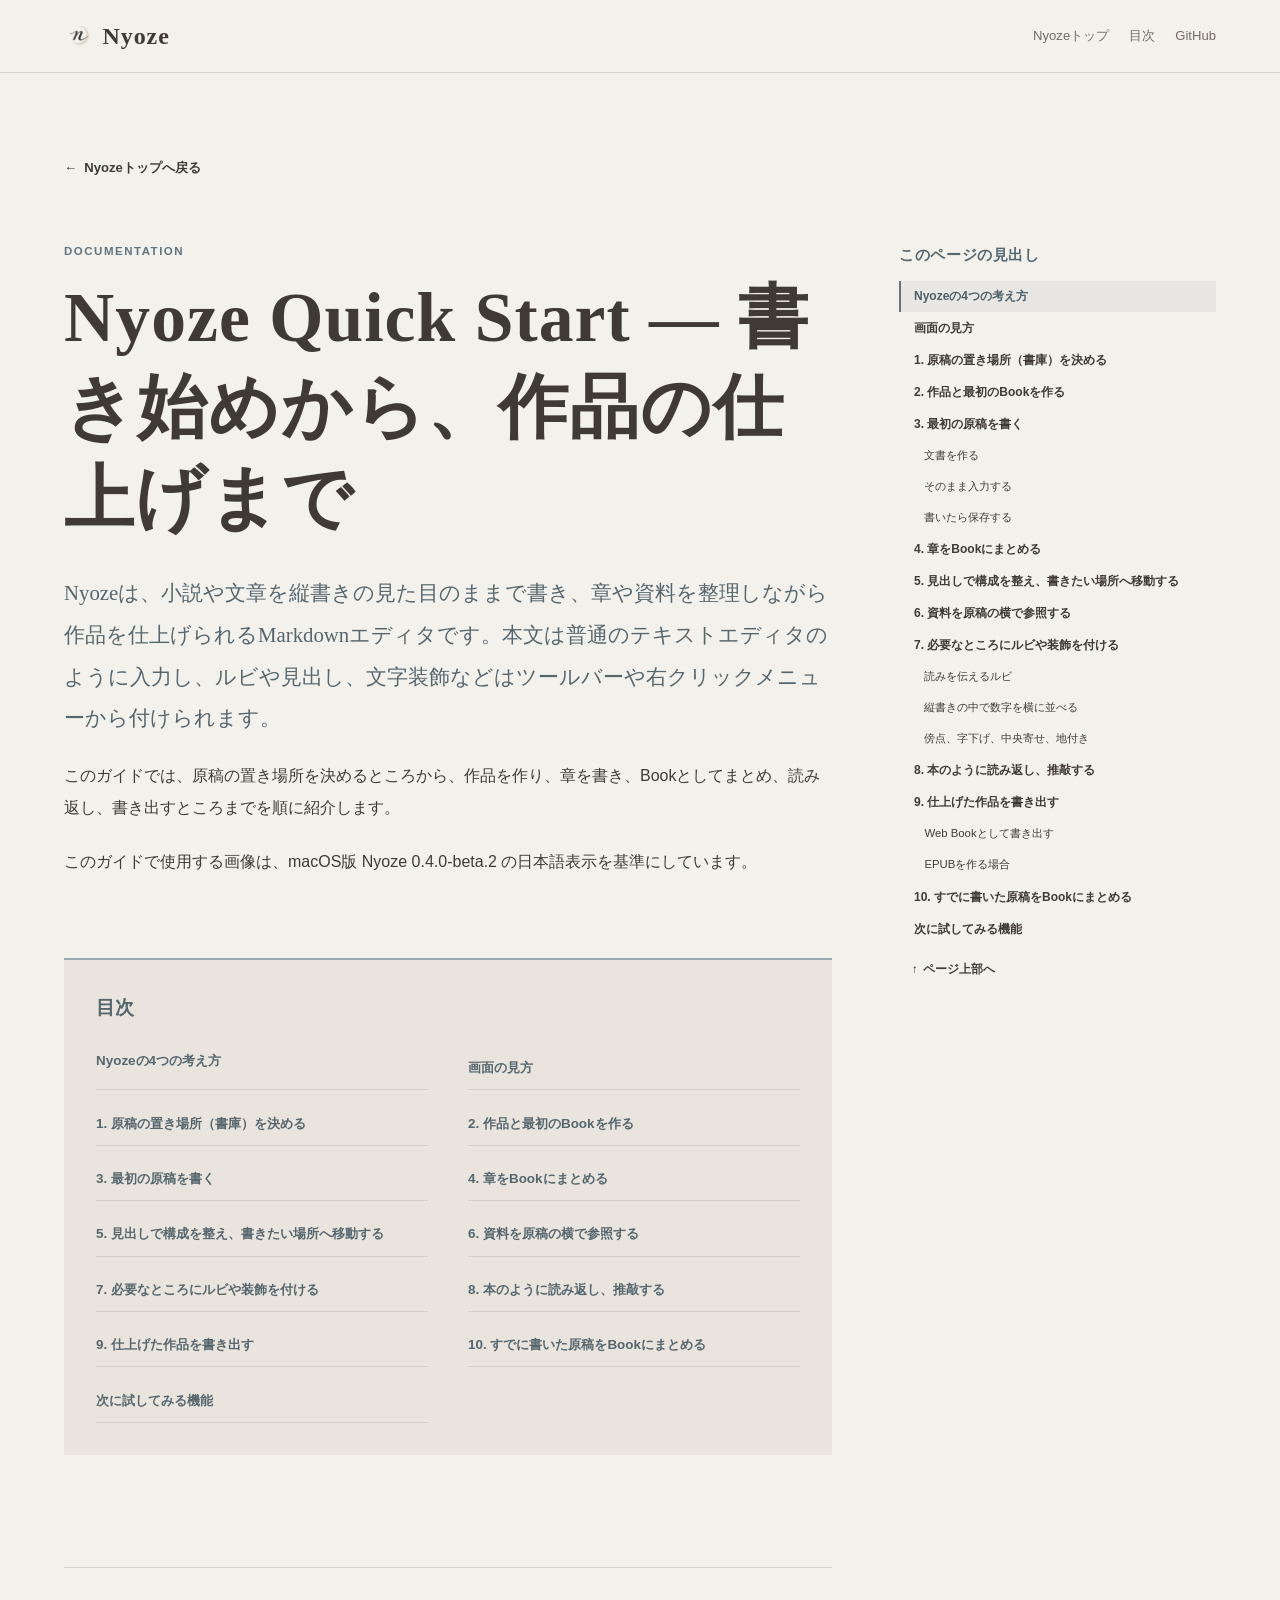
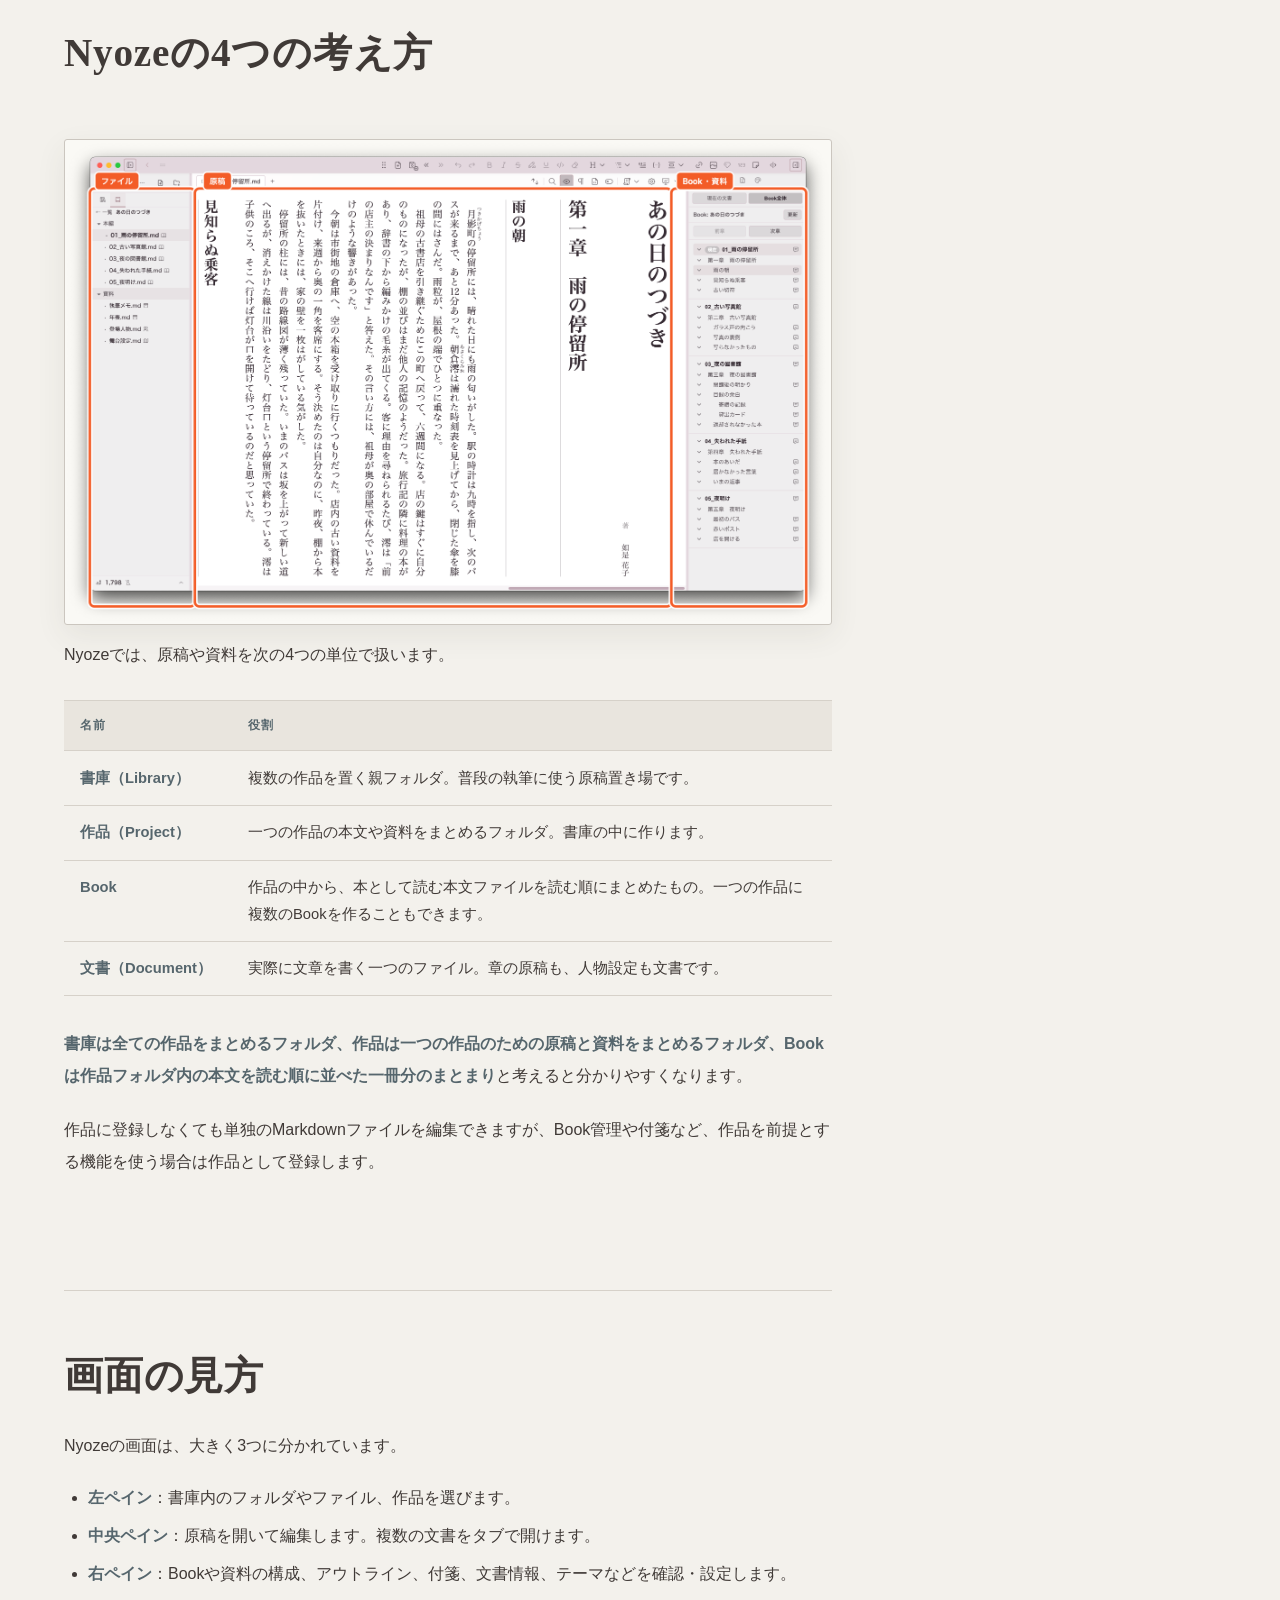
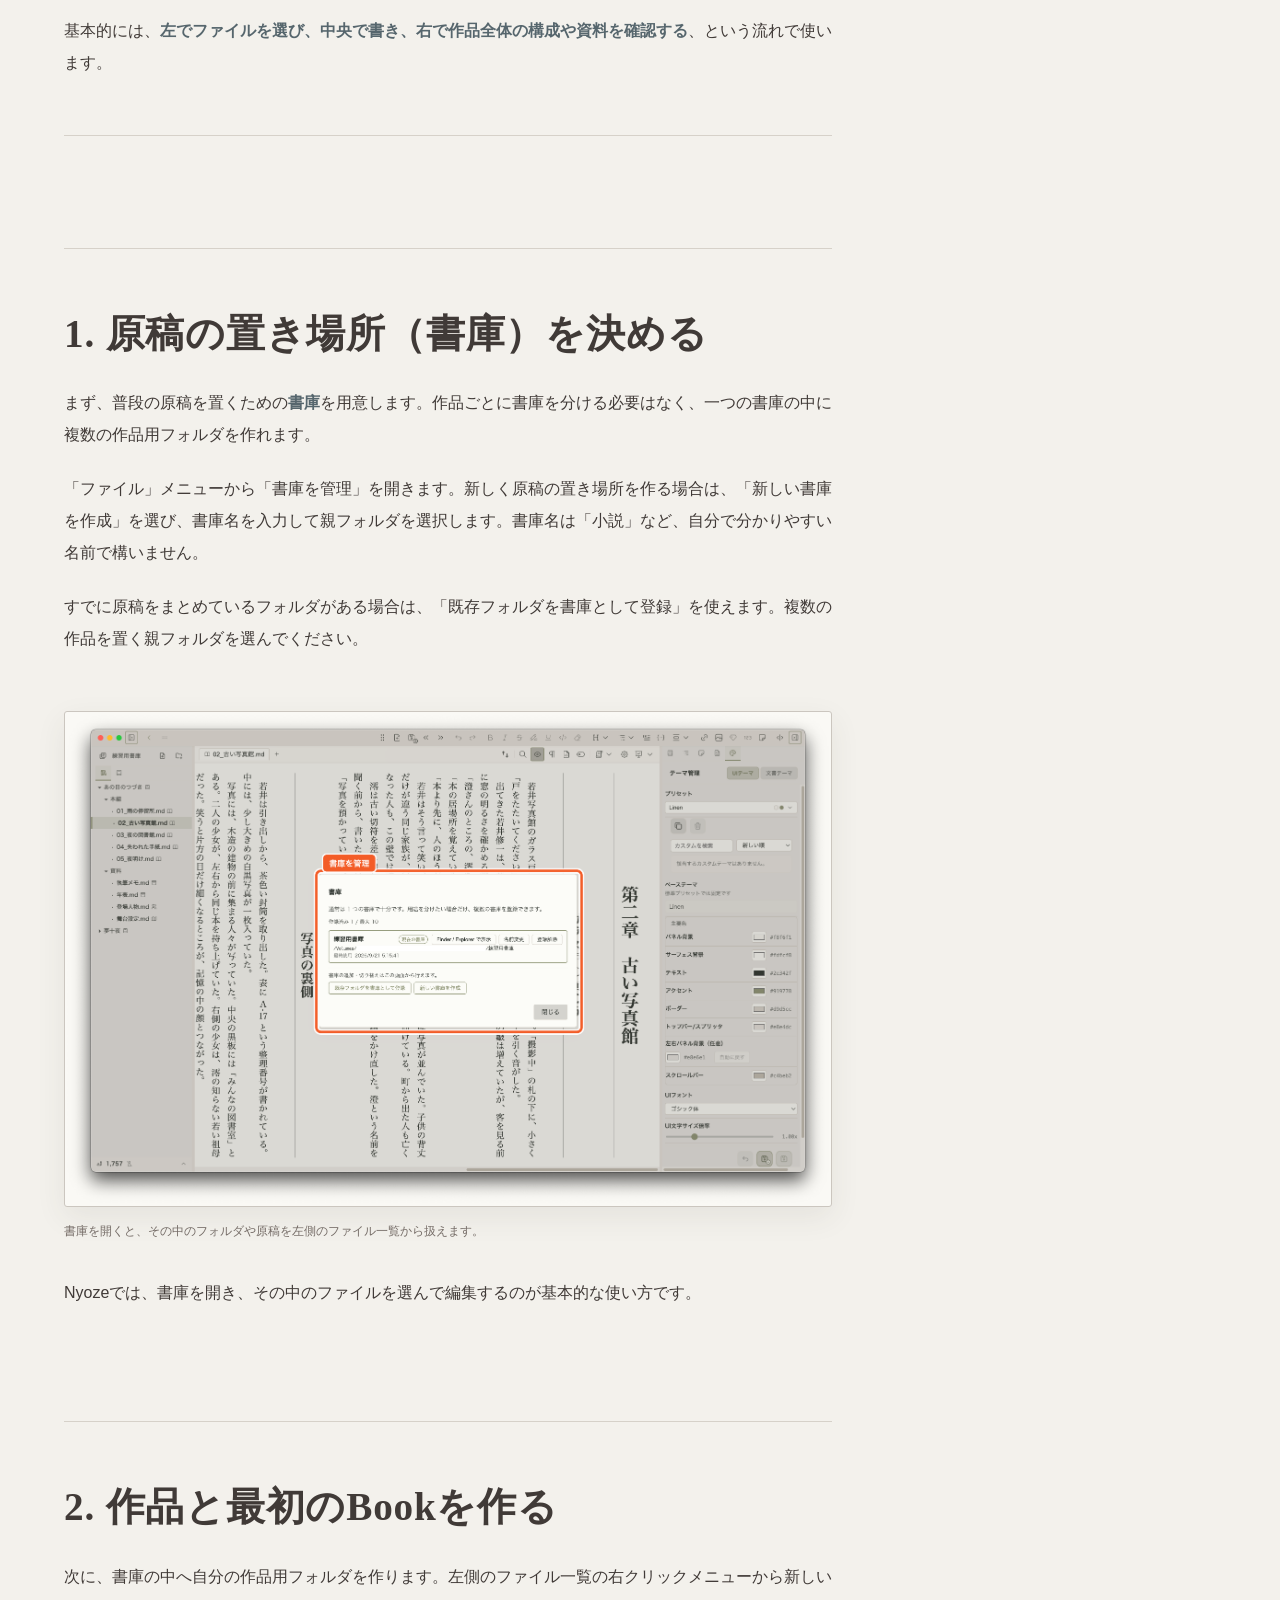
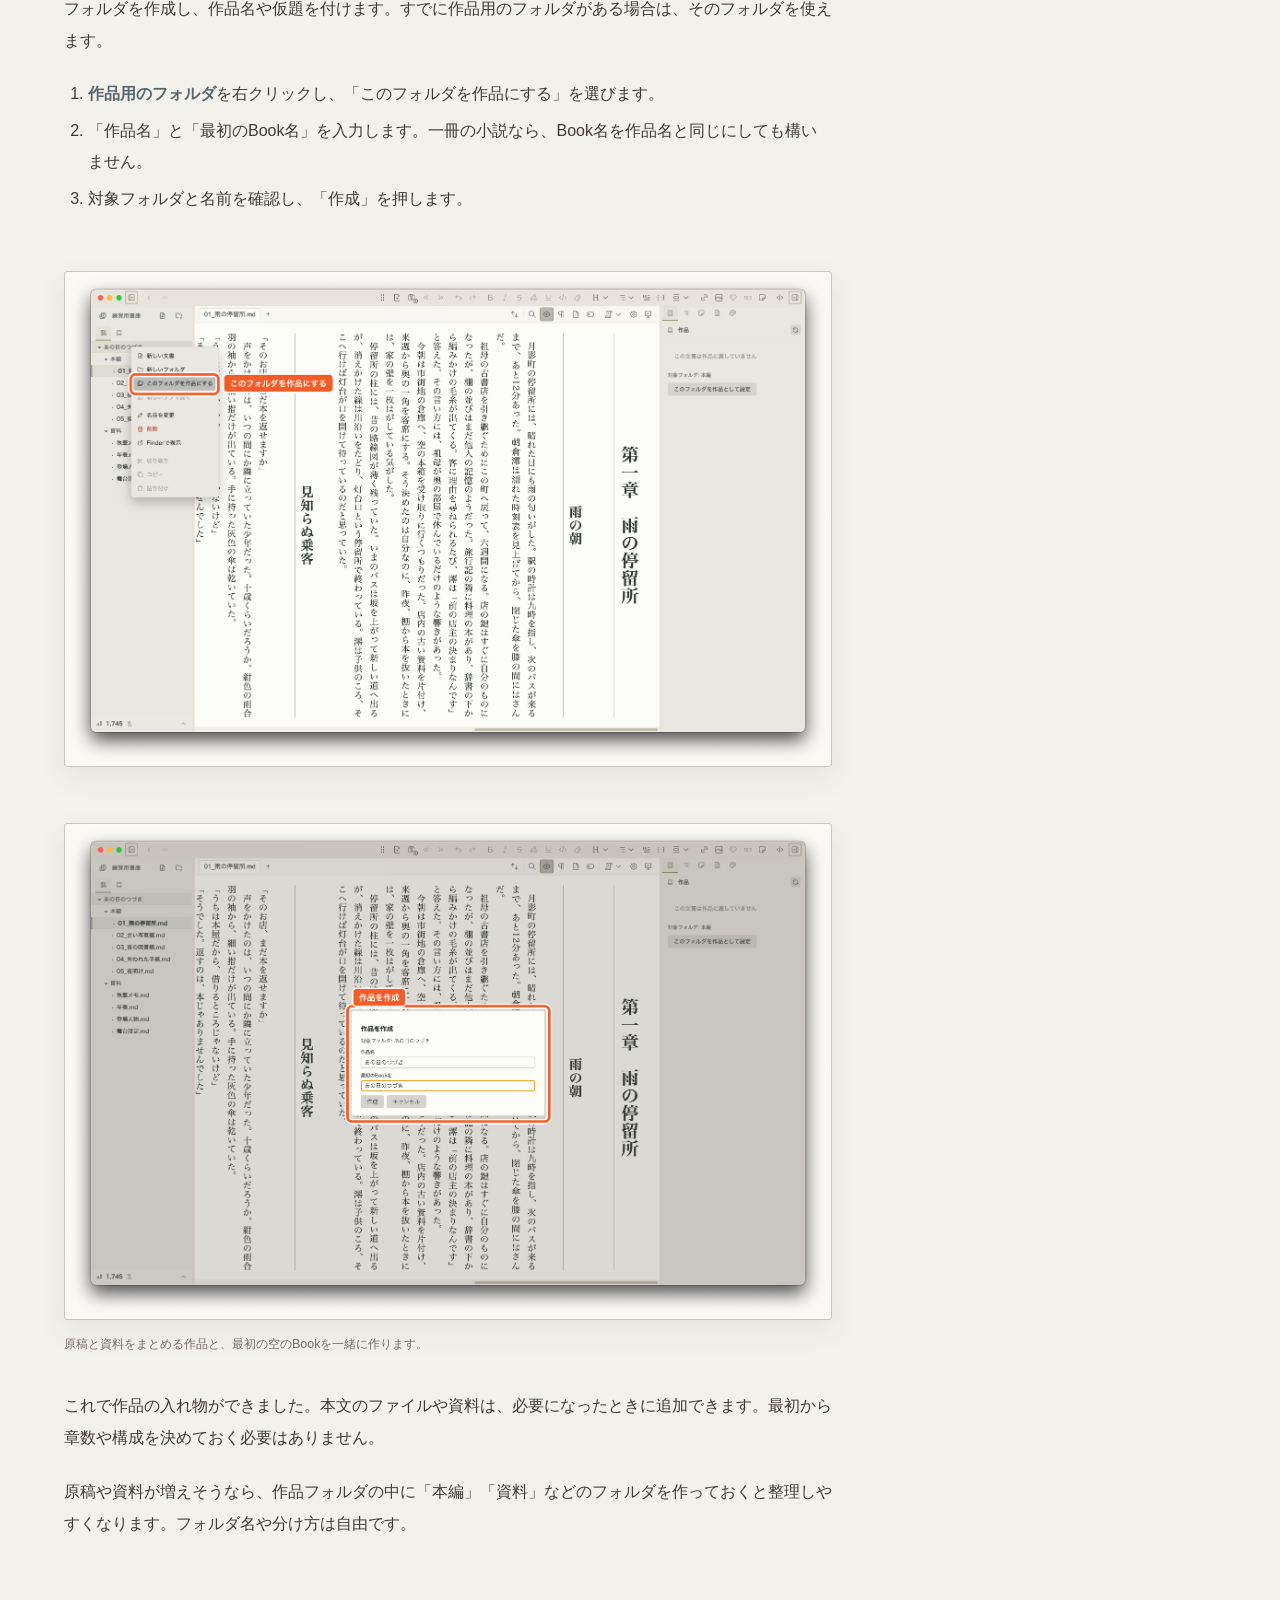
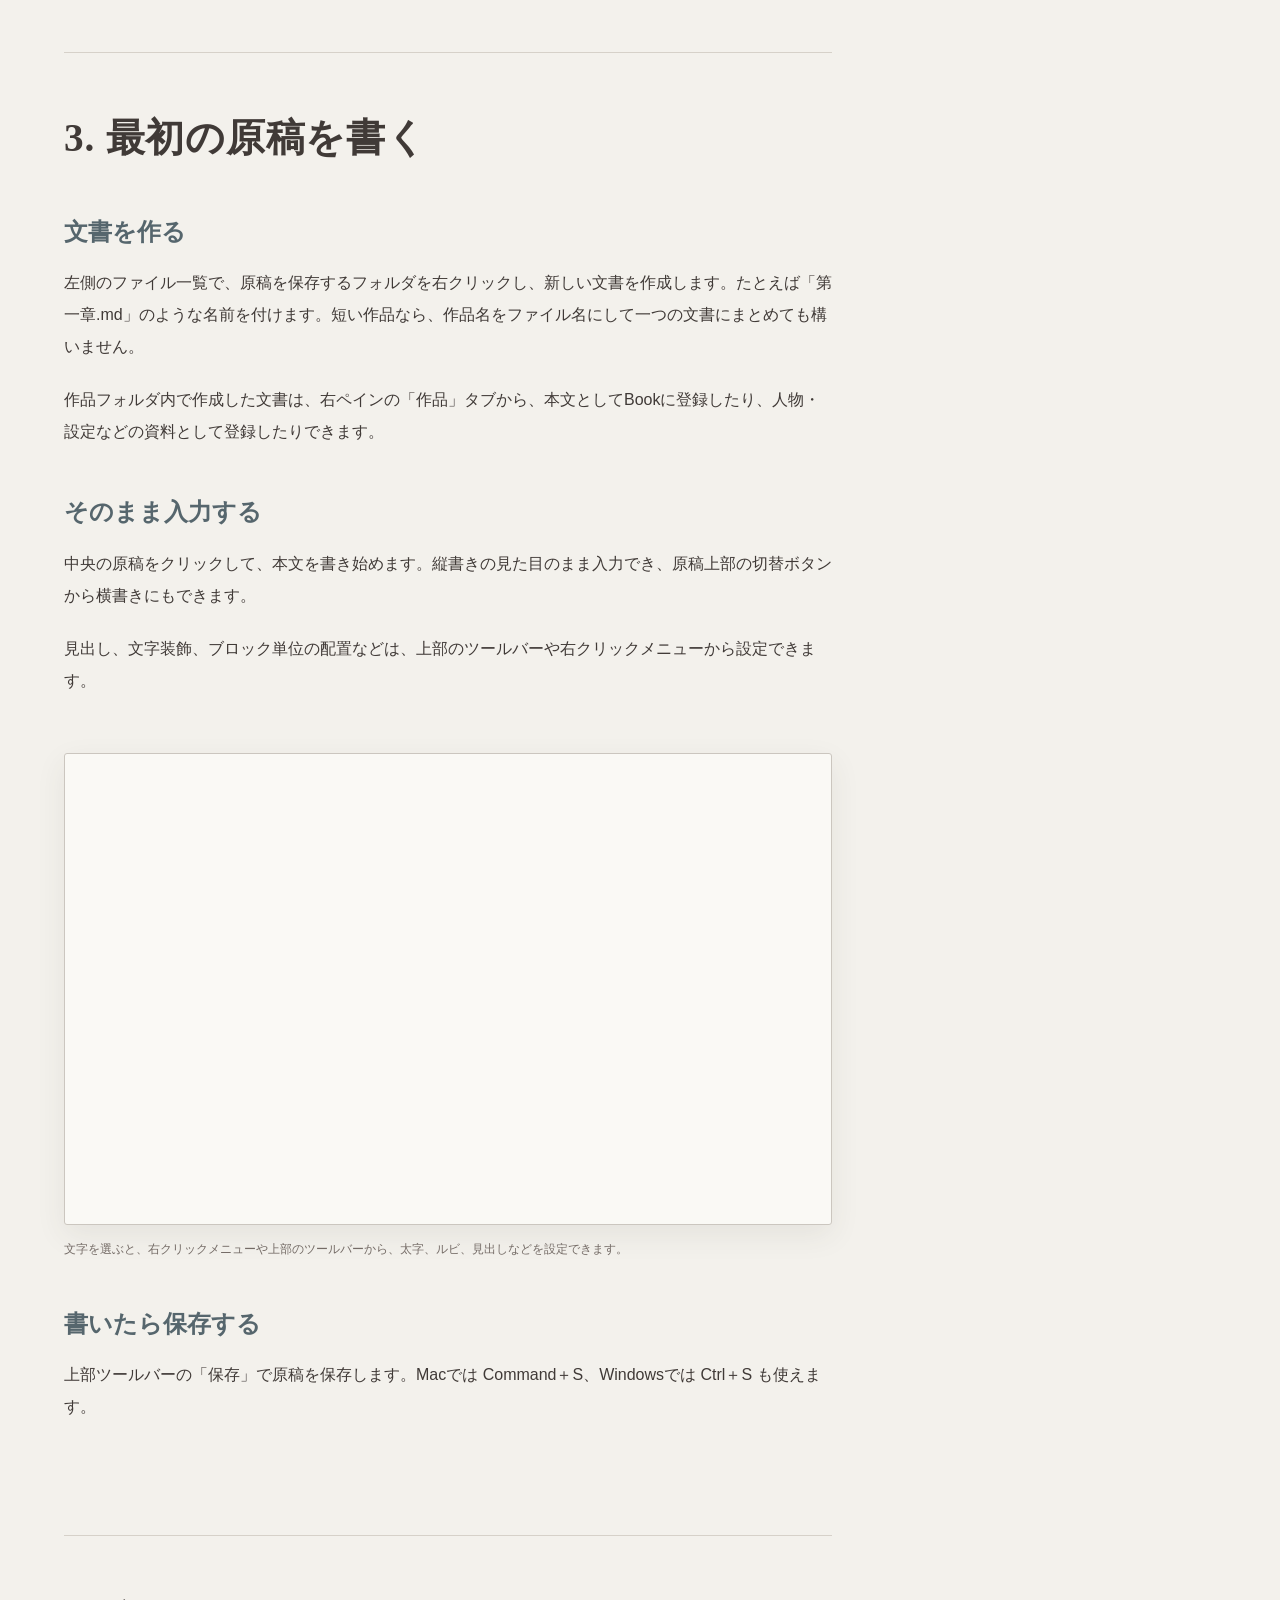
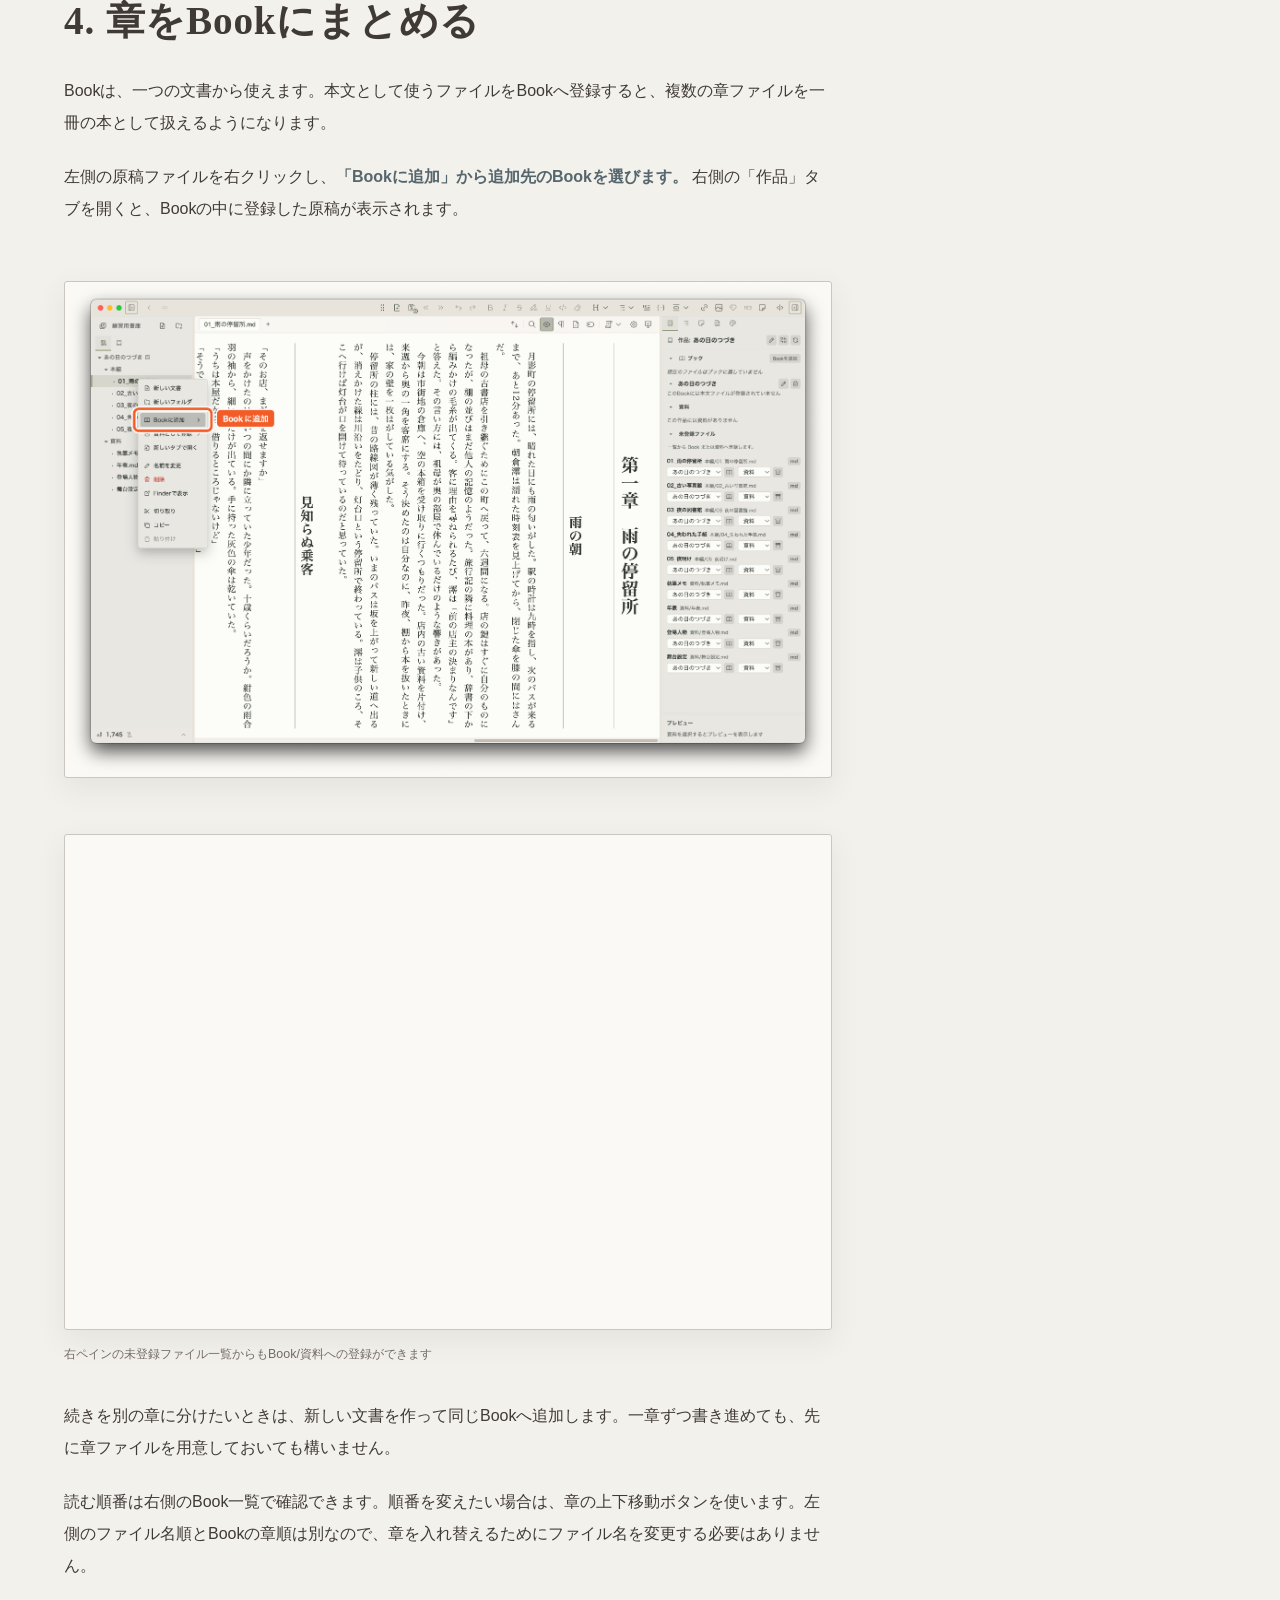
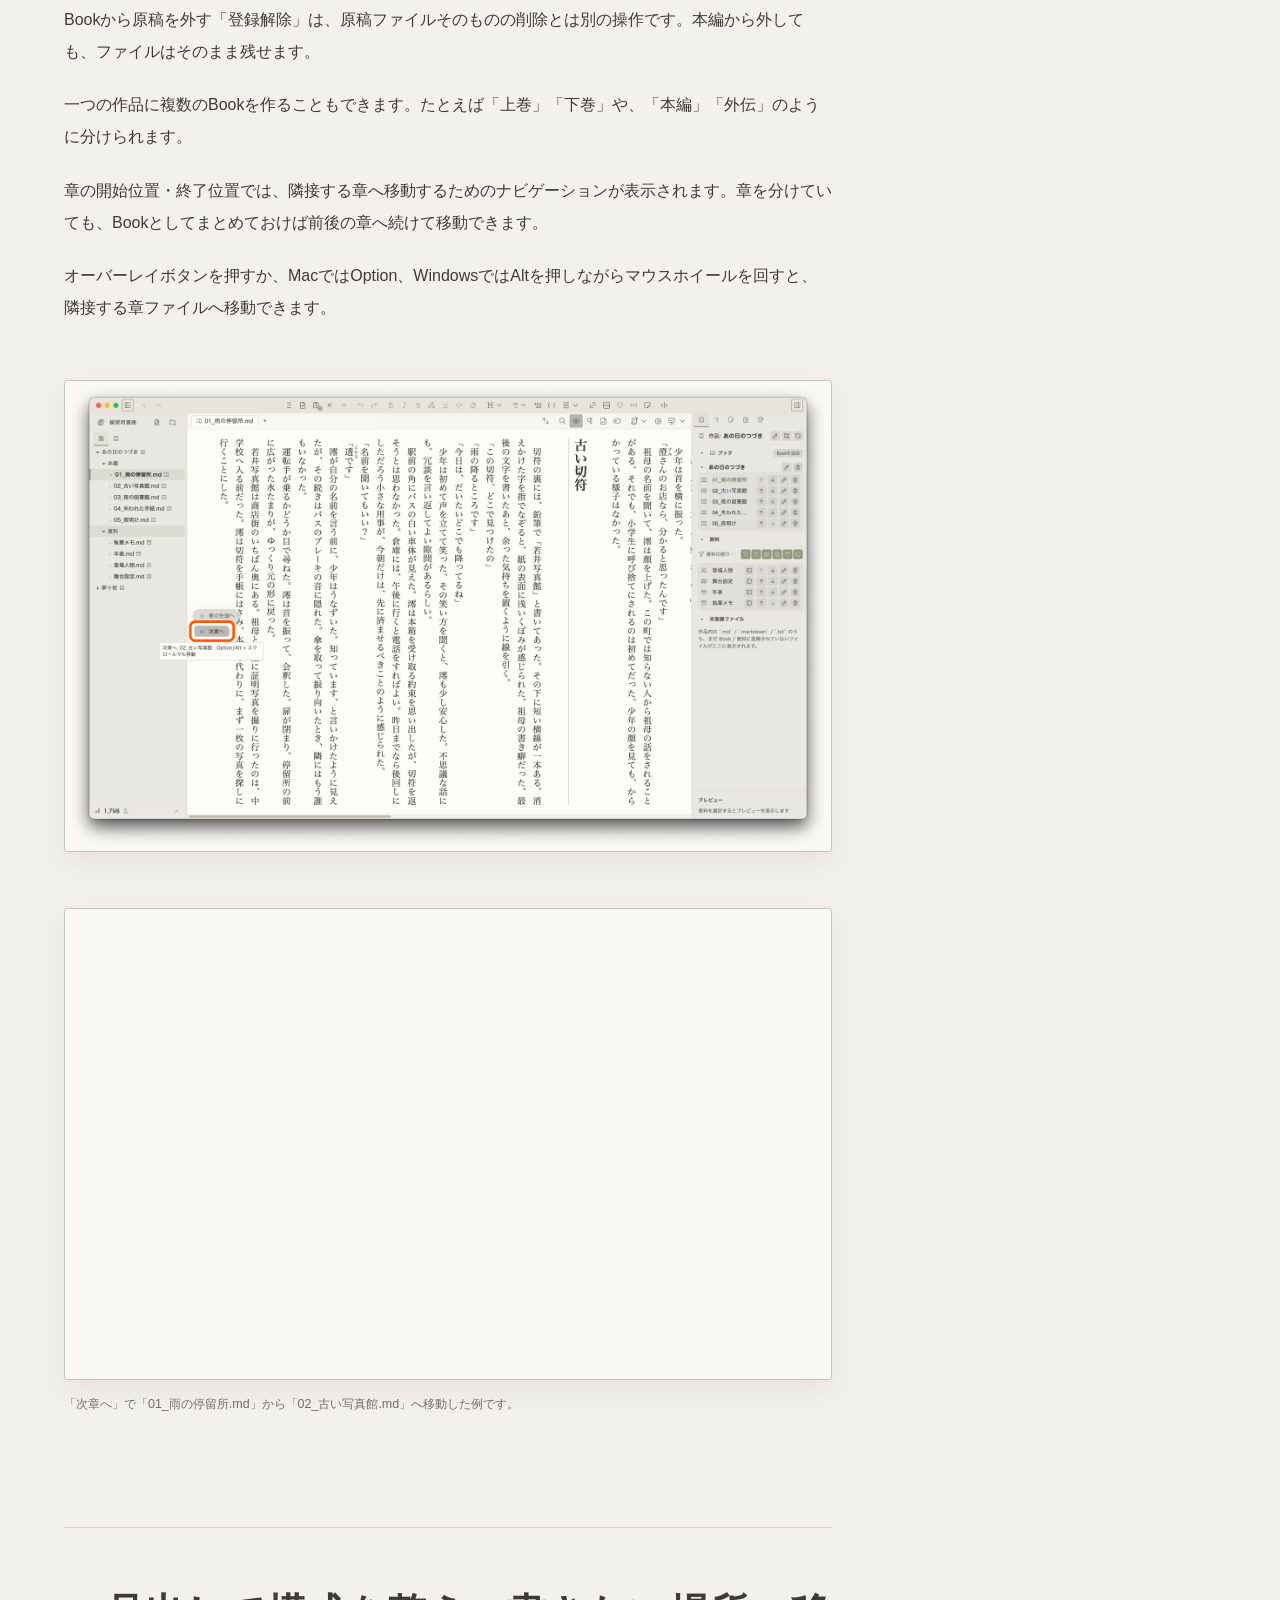
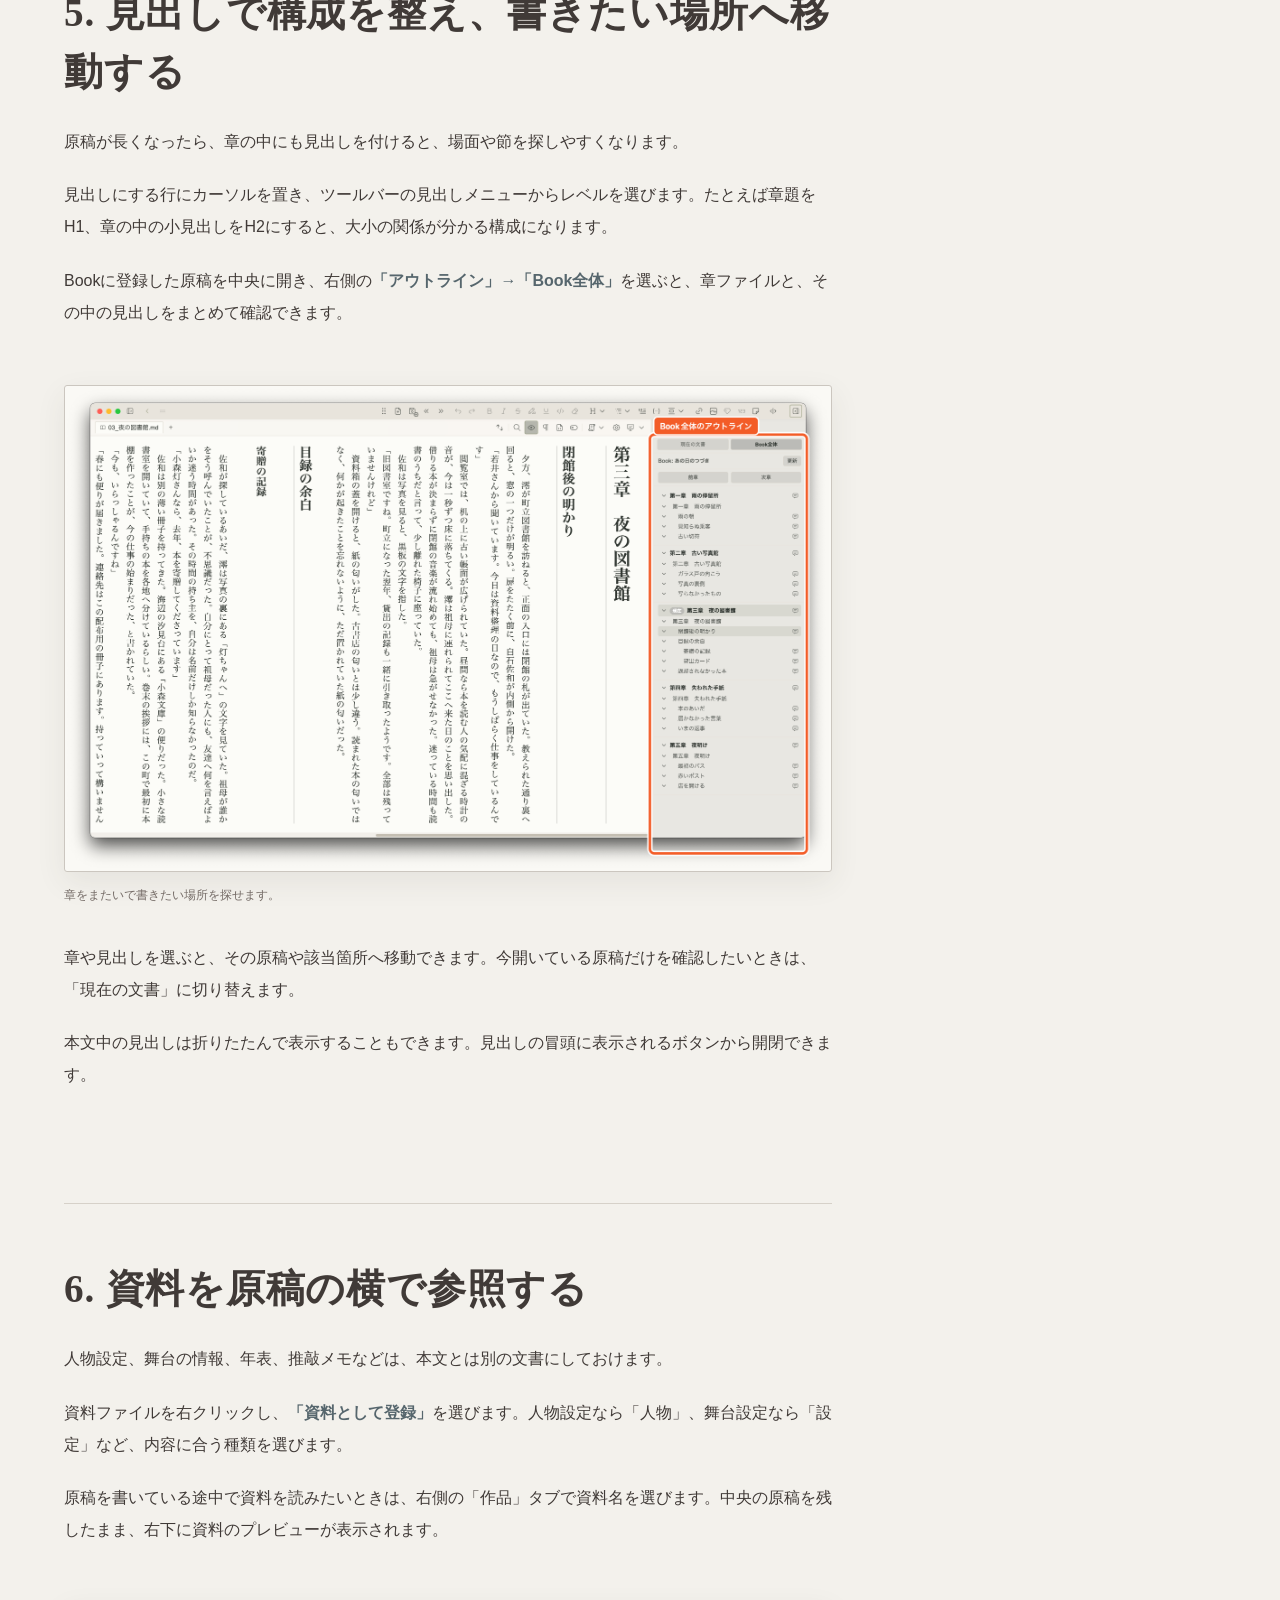
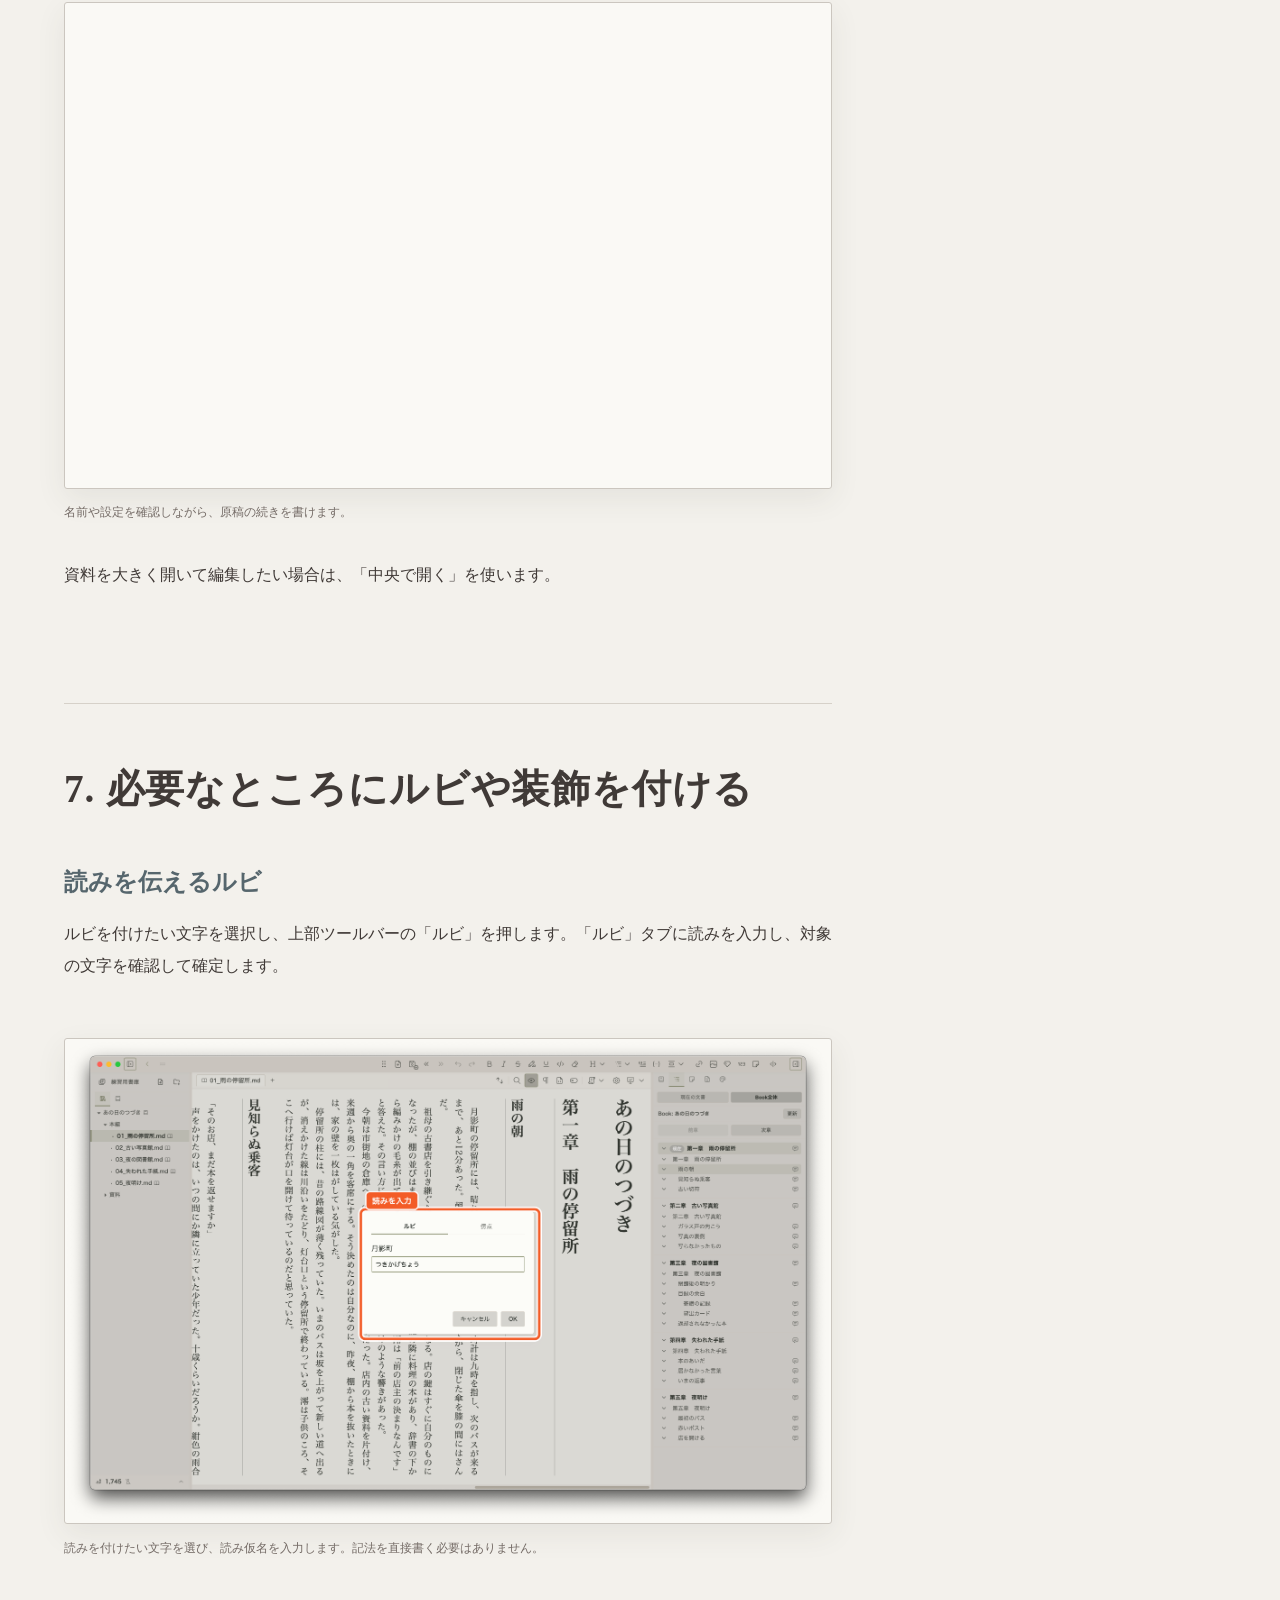
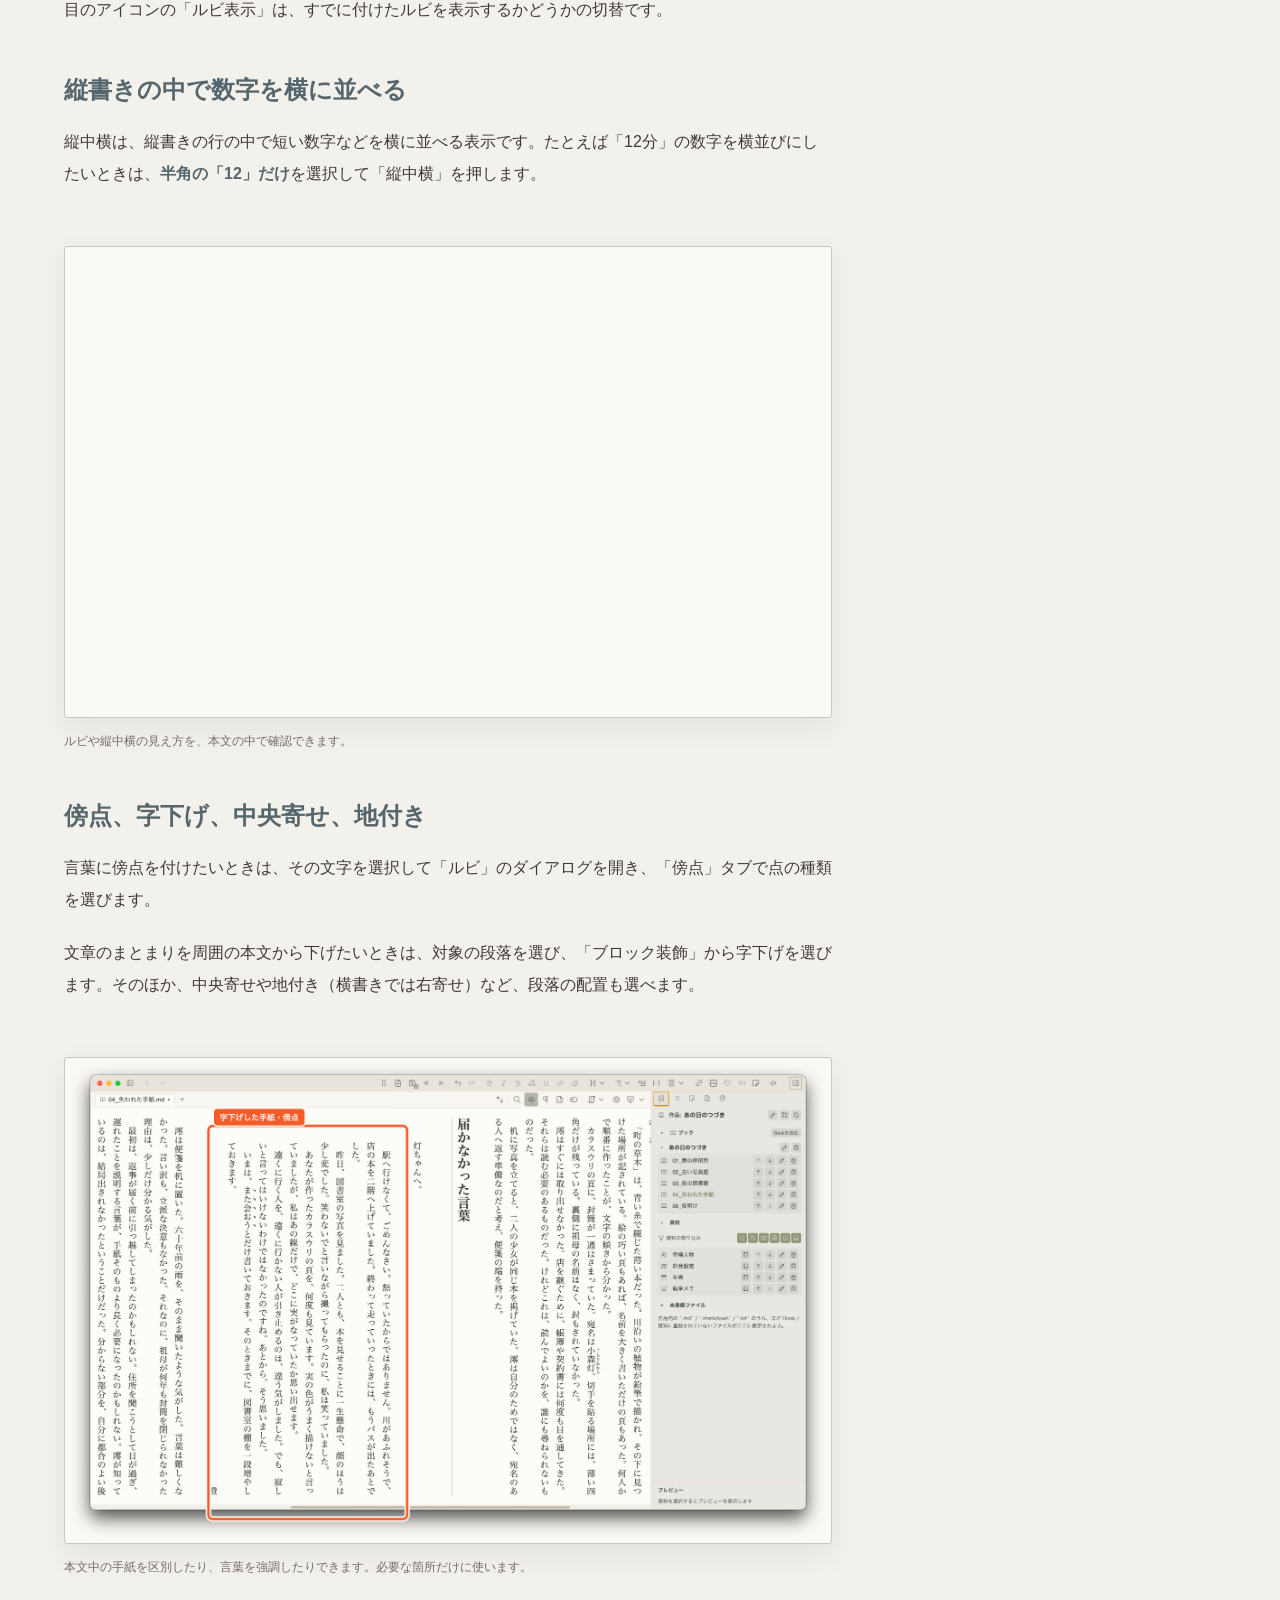
==== commit db90df18: "Add sticky Quick Start outline" ====
--- a/nyoze/quickstart/index.html
+++ b/nyoze/quickstart/index.html
@@ -8,6 +8,7 @@
   <link rel="stylesheet" href="../../styles.css">
   <link rel="stylesheet" href="../nyoze.css">
   <link rel="stylesheet" href="quickstart.css">
+  <script src="quickstart.js" defer></script>
 </head>
 <body class="nyoze-page quickstart-page" id="top">
   <header class="nyoze-header">
@@ -26,6 +27,7 @@
 
   <main class="quickstart-main">
     <a class="quickstart-back" href="../"><span aria-hidden="true">←</span> Nyozeトップへ戻る</a>
+    <div class="quickstart-layout">
     <article class="quickstart-article" aria-labelledby="quickstart-title">
 <p class="quickstart-eyebrow" aria-hidden="true">Documentation</p>
 <h1 id="quickstart-title">Nyoze Quick Start — 書き始めから、作品の仕上げまで</h1>
@@ -229,6 +231,15 @@
 <p>その流れから始めてみてください。</p>
     </article>
 
+      <aside class="quickstart-outline" aria-labelledby="quickstart-outline-title">
+        <p class="quickstart-outline__title" id="quickstart-outline-title">このページの見出し</p>
+        <nav aria-label="Quick Start 見出しアウトライン">
+          <ol class="quickstart-outline__list" id="quickstart-outline-list"></ol>
+        </nav>
+        <a class="quickstart-outline__top" href="#top"><span aria-hidden="true">↑</span> ページ上部へ</a>
+      </aside>
+    </div>
+
     <nav class="quickstart-end-links" aria-label="Quick Start 関連リンク">
       <a href="../">Nyozeトップへ</a>
       <a href="https://github.com/cat-left-paw/nyoze" rel="noopener noreferrer">GitHubへ <span aria-hidden="true">↗</span></a>
--- a/nyoze/quickstart/quickstart.css
+++ b/nyoze/quickstart/quickstart.css
@@ -1,4 +1,8 @@
 /* Nyoze Quick Start — extends the existing Nyoze landing-page design. */
+
+html {
+  scroll-behavior: smooth;
+}
 
 .quickstart-page .nyoze-header__inner,
 .quickstart-main,
@@ -30,8 +34,83 @@
   color: var(--nyoze-accent);
 }
 
+.quickstart-layout {
+  min-width: 0;
+}
+
 .quickstart-article {
+  min-width: 0;
   color: var(--nyoze-ink);
+}
+
+.quickstart-outline {
+  display: none;
+}
+
+.quickstart-outline__title {
+  margin: 0 0 0.8rem;
+  color: var(--nyoze-ui-ink);
+  font-family: var(--nyoze-serif);
+  font-size: 0.92rem;
+  font-weight: 600;
+  letter-spacing: 0.04em;
+}
+
+.quickstart-outline__list {
+  margin: 0;
+  padding: 0;
+  list-style: none;
+}
+
+.quickstart-outline__item {
+  margin: 0;
+}
+
+.quickstart-outline__item + .quickstart-outline__item {
+  margin-top: 0.08rem;
+}
+
+.quickstart-outline__link {
+  display: block;
+  padding: 0.38rem 0.55rem 0.38rem 0.8rem;
+  border-left: 2px solid transparent;
+  color: var(--nyoze-muted);
+  font-size: 0.75rem;
+  font-weight: 600;
+  line-height: 1.55;
+  text-decoration: none;
+  transition: border-color 160ms ease, color 160ms ease, background-color 160ms ease;
+}
+
+.quickstart-outline__item--h3 .quickstart-outline__link {
+  padding-left: 1.45rem;
+  font-size: 0.71rem;
+  font-weight: 500;
+}
+
+.quickstart-outline__link:hover {
+  border-left-color: var(--nyoze-accent-soft);
+  color: var(--nyoze-accent-dark);
+}
+
+.quickstart-outline__link[aria-current="location"] {
+  border-left-color: var(--nyoze-accent);
+  background: rgb(98 116 125 / 8%);
+  color: var(--nyoze-accent-dark);
+}
+
+.quickstart-outline__top {
+  display: inline-flex;
+  gap: 0.35rem;
+  margin: 1rem 0 0 0.8rem;
+  color: var(--nyoze-muted);
+  font-size: 0.72rem;
+  font-weight: 700;
+  text-decoration: none;
+}
+
+.quickstart-outline__top:hover {
+  color: var(--nyoze-accent);
 }
 
 .quickstart-article > h1,
@@ -310,6 +389,26 @@
   color: #fff;
 }
 
+@media (min-width: 68rem) {
+  .quickstart-layout {
+    display: grid;
+    grid-template-columns: minmax(0, 48rem) minmax(0, 1fr);
+    gap: clamp(2.75rem, 5vw, 4.75rem);
+    align-items: start;
+  }
+
+  .quickstart-outline {
+    position: sticky;
+    top: 2rem;
+    display: block;
+    max-height: calc(100vh - 4rem);
+    padding-left: 0.2rem;
+    overflow-y: auto;
+    overscroll-behavior: contain;
+    scrollbar-width: thin;
+  }
+}
+
 @media (max-width: 48rem) {
   .quickstart-page .nyoze-header__inner,
   .quickstart-main,
@@ -353,8 +452,12 @@
 }
 
 @media (prefers-reduced-motion: reduce) {
-  .quickstart-page {
+  html {
     scroll-behavior: auto;
+  }
+
+  .quickstart-outline__link {
+    transition: none;
   }
 }
 
@@ -362,6 +465,7 @@
   .quickstart-page .nyoze-header,
   .quickstart-back,
   .quickstart-toc,
+  .quickstart-outline,
   .quickstart-end-links,
   .quickstart-page .nyoze-footer {
     display: none;
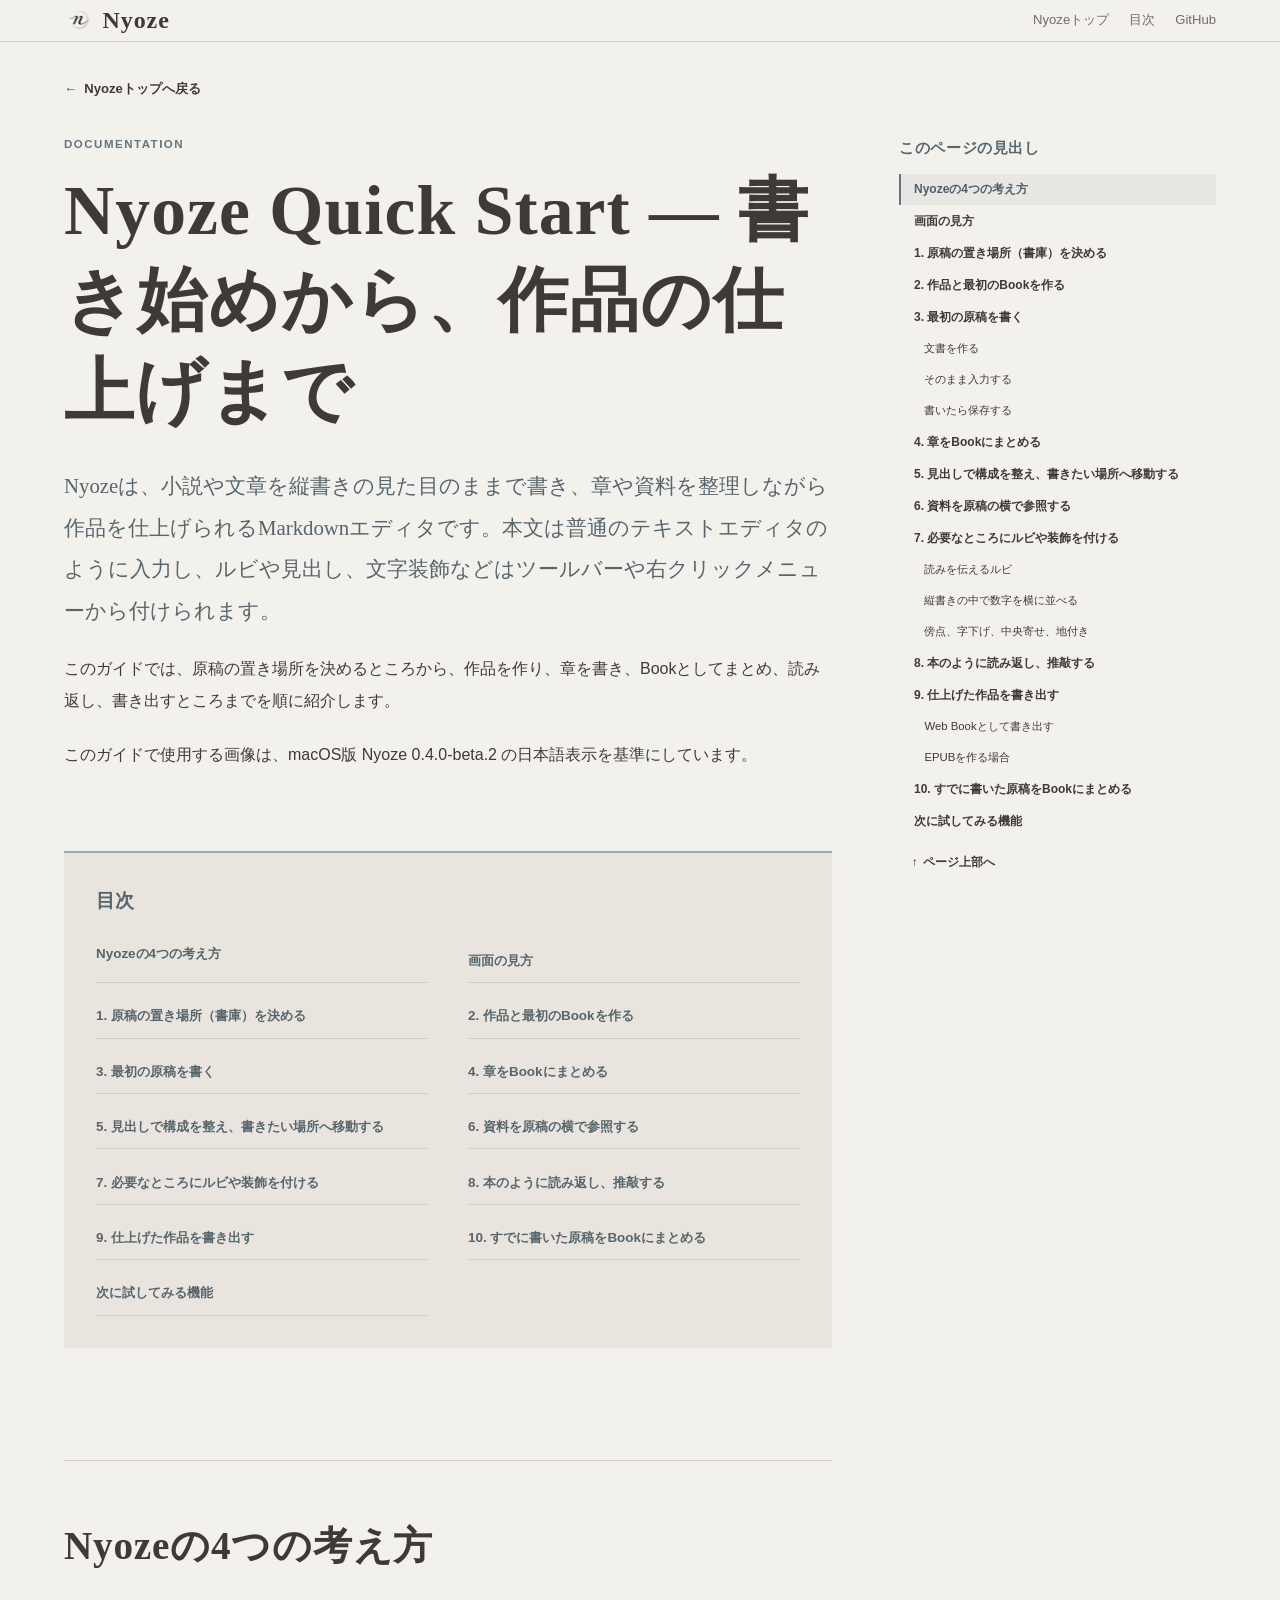
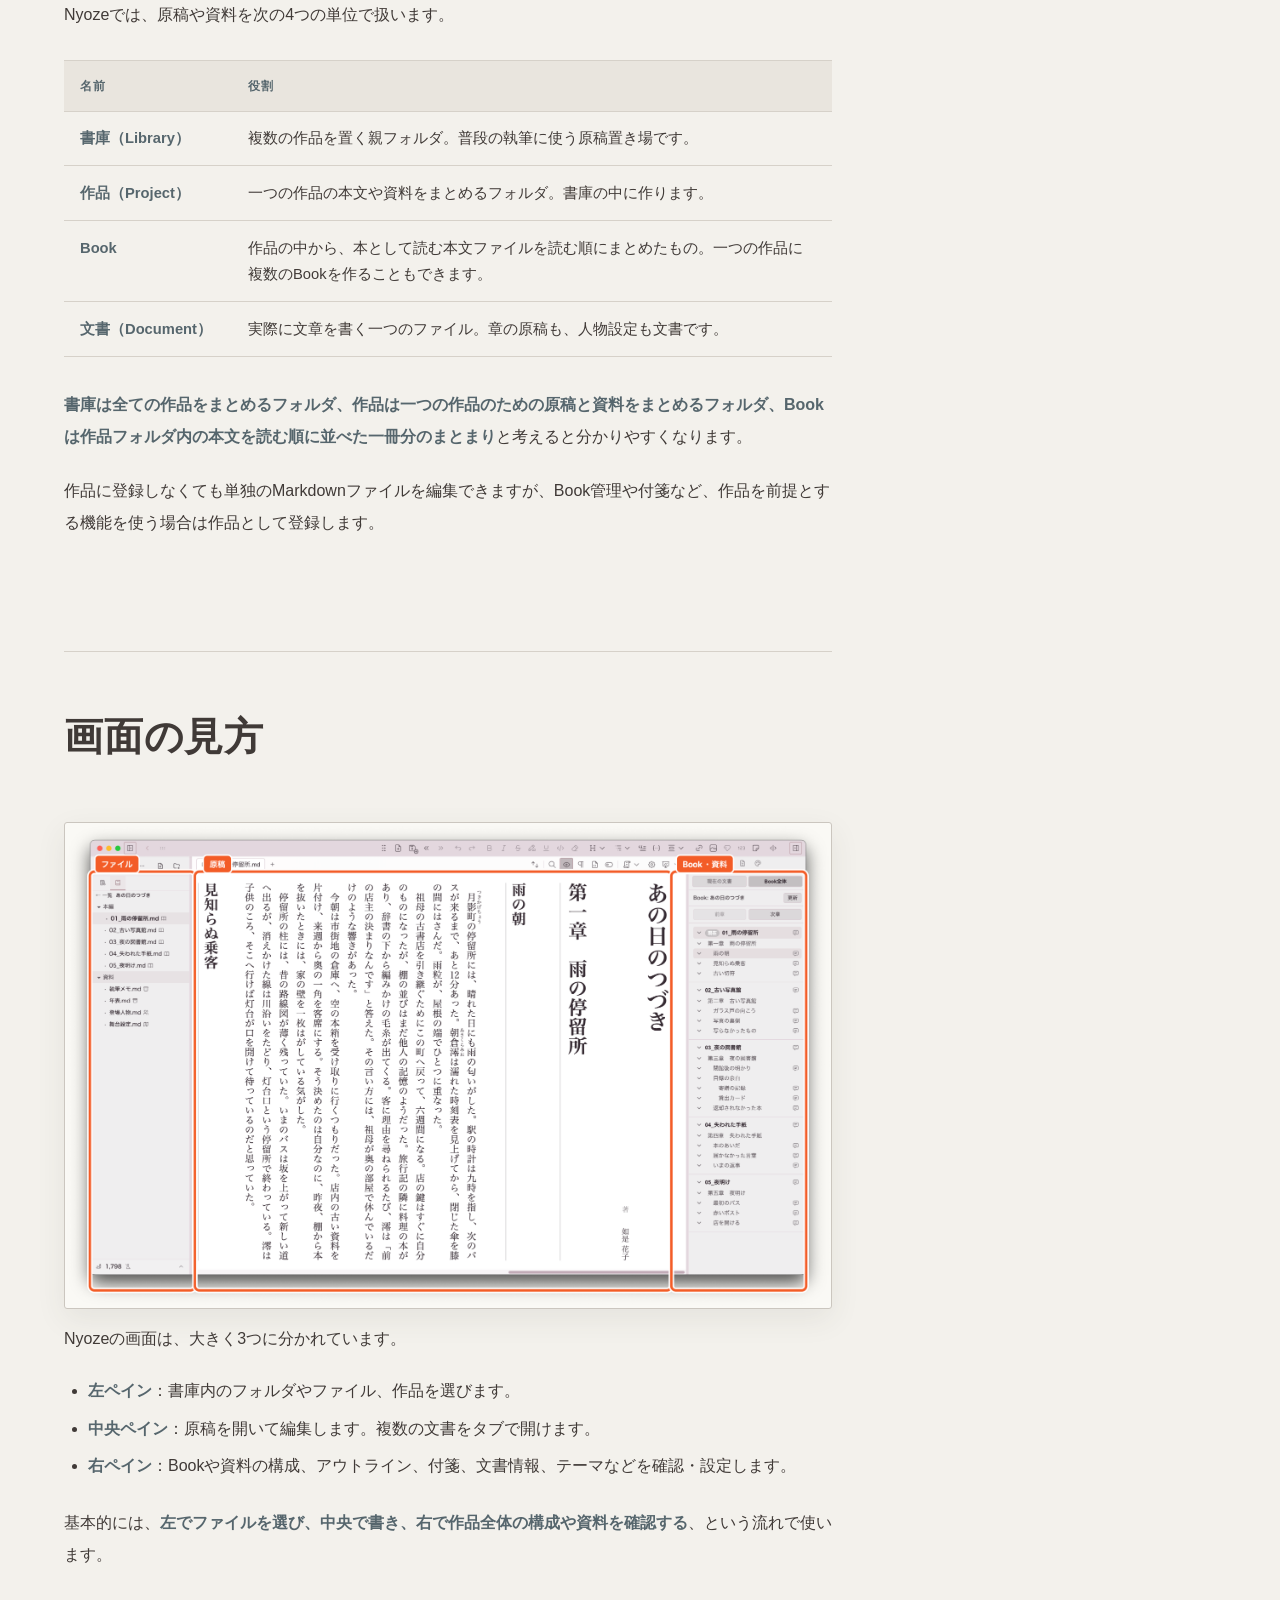
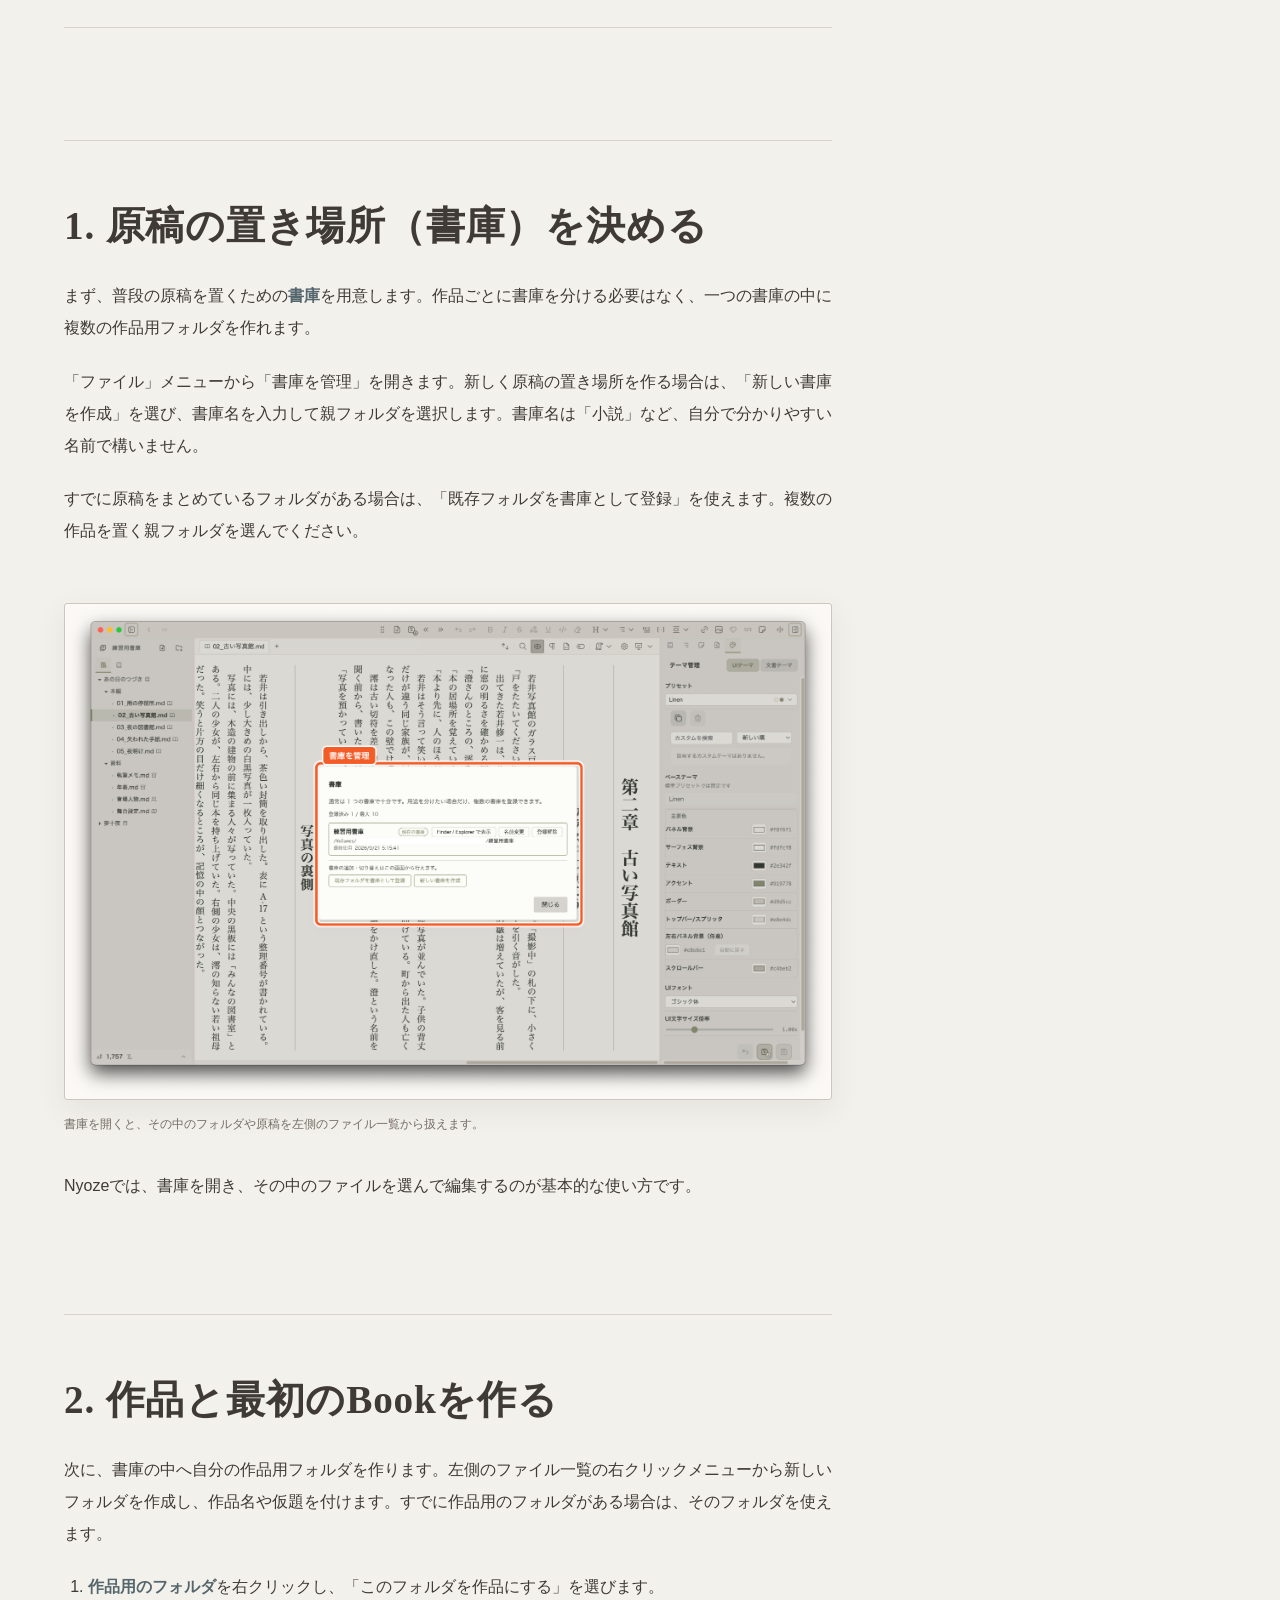
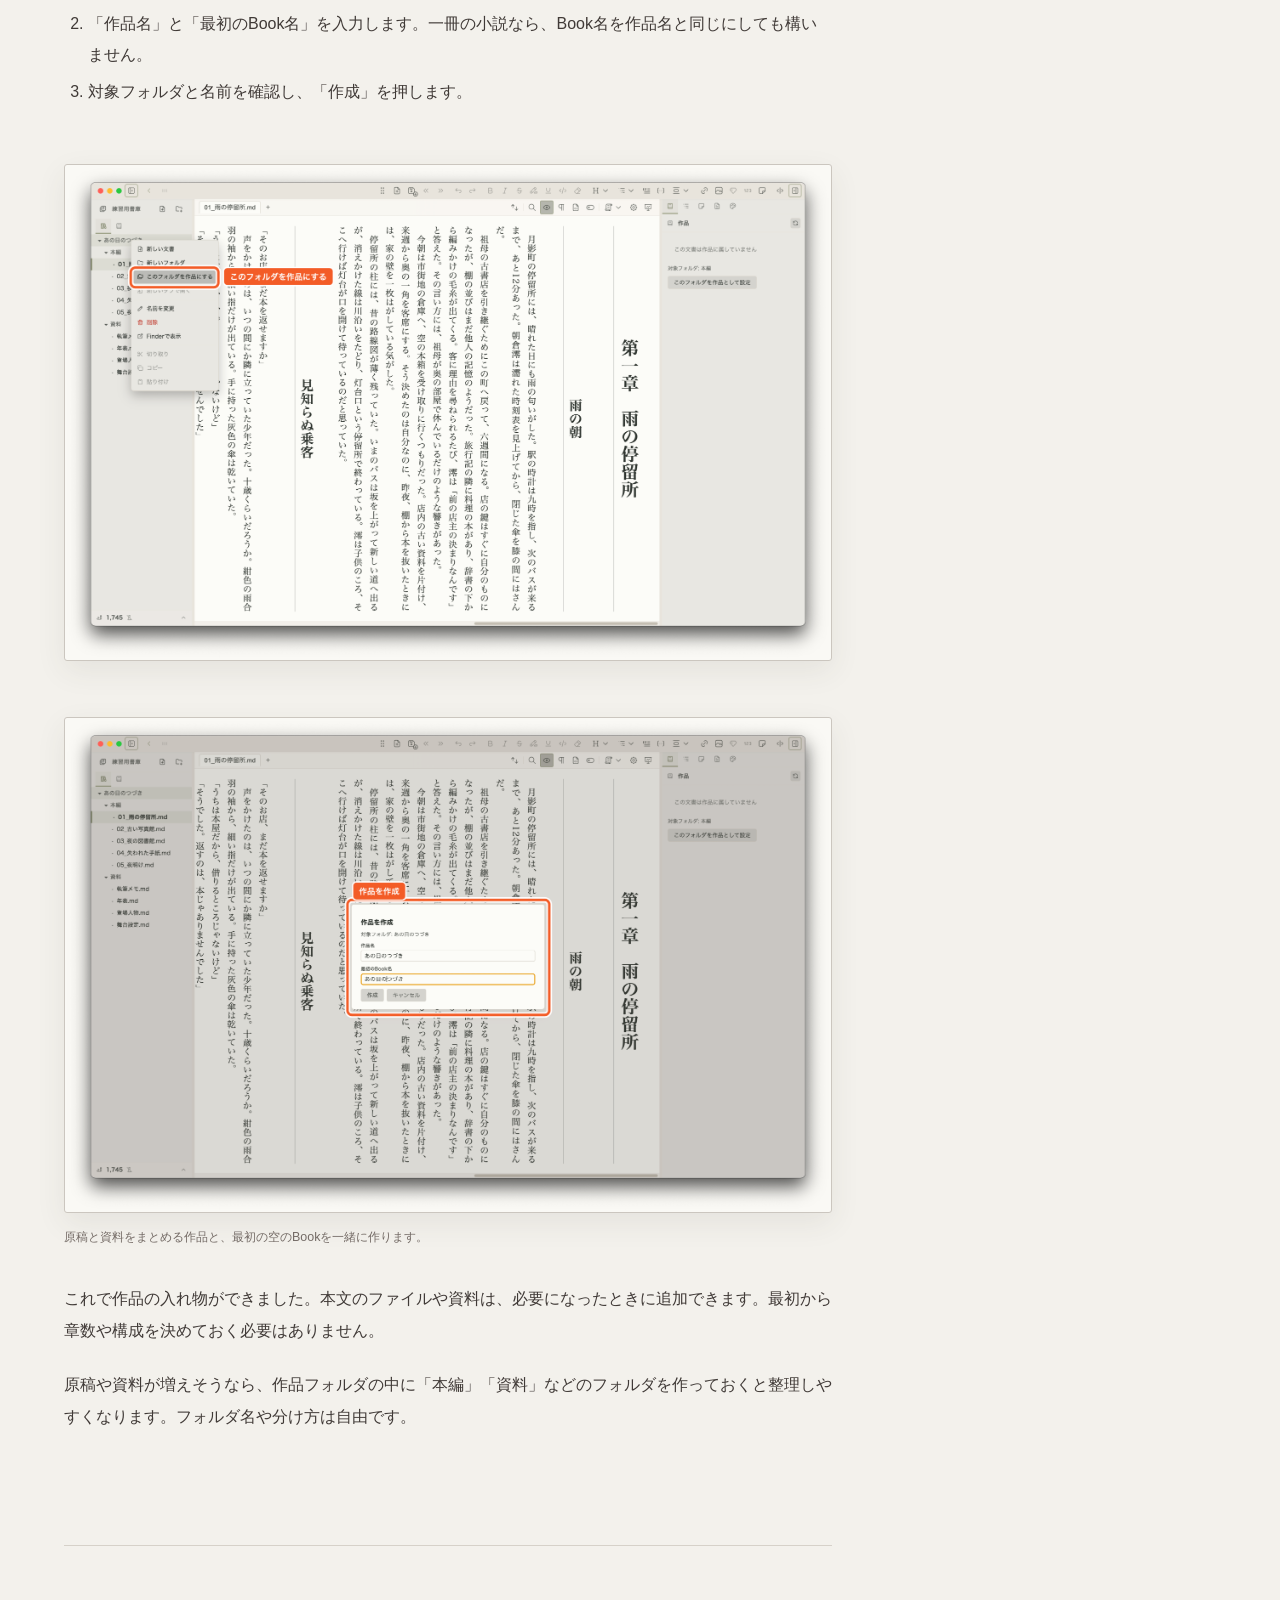
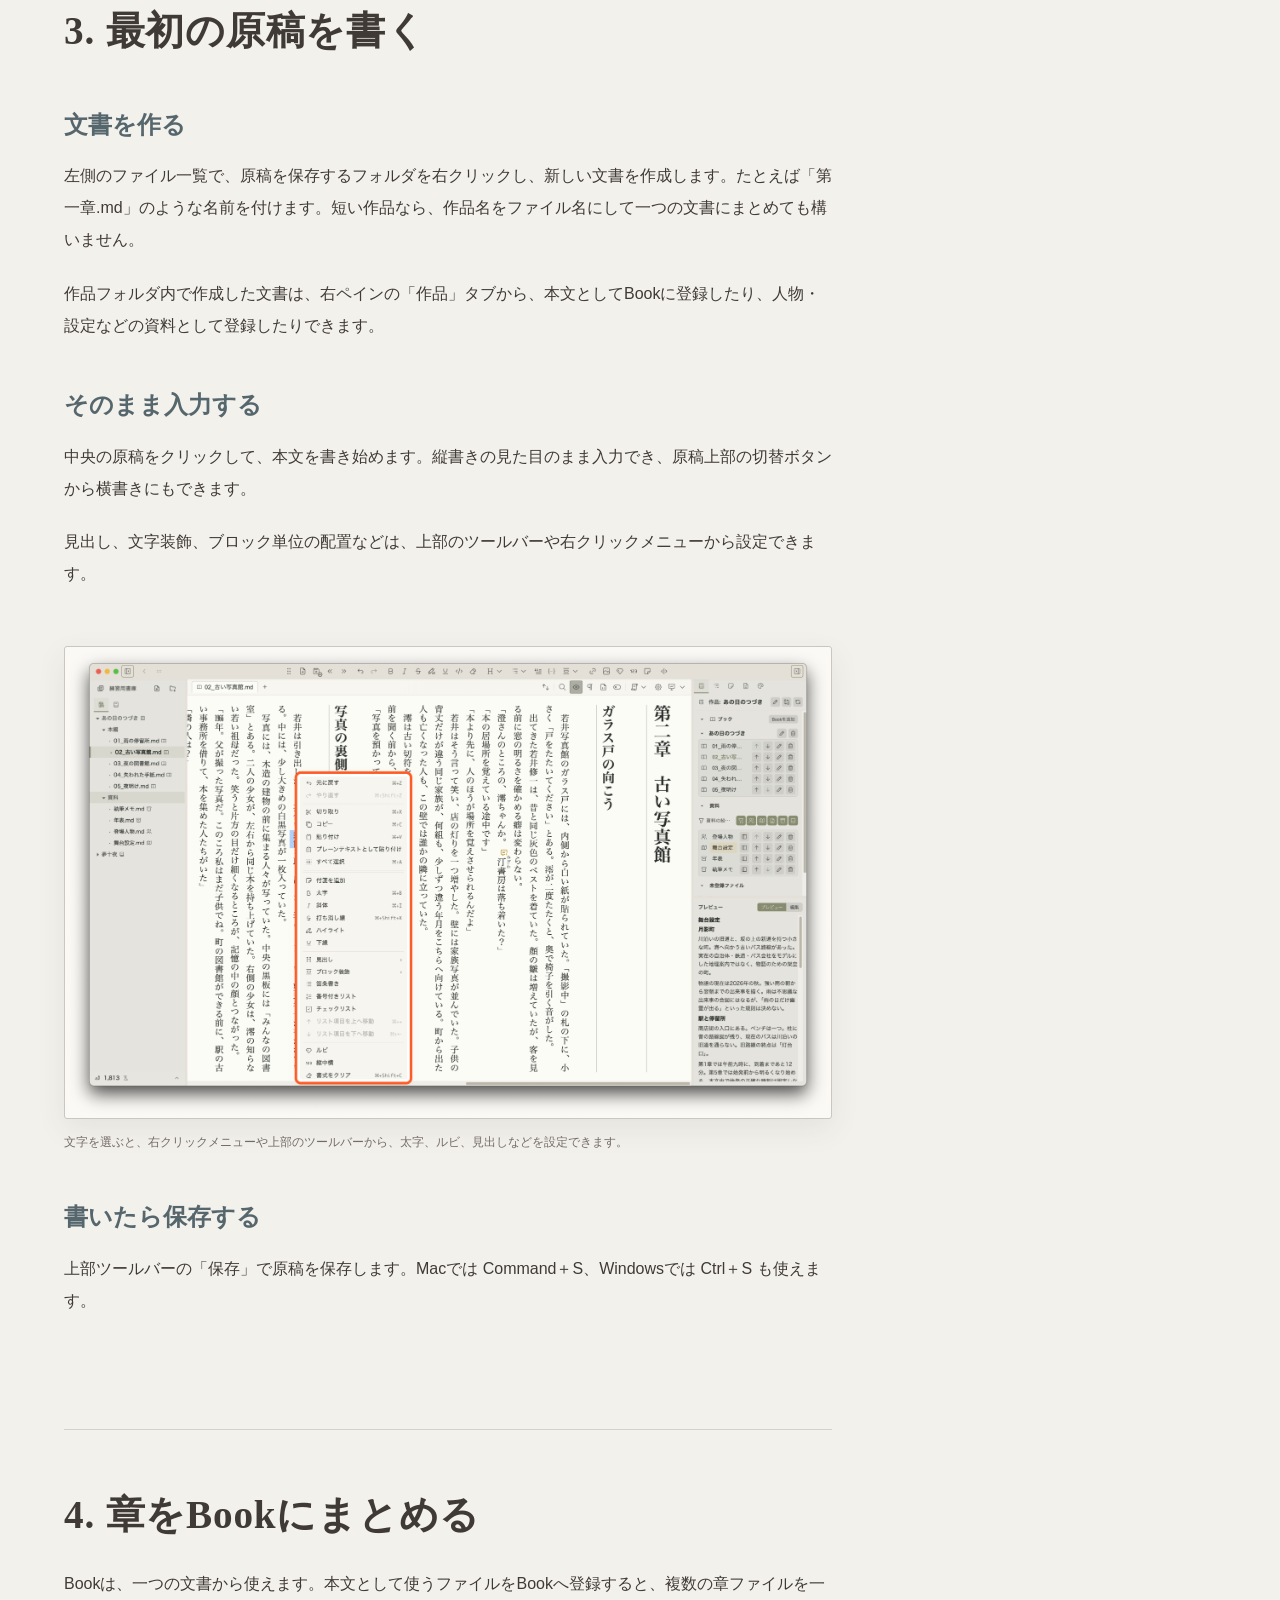
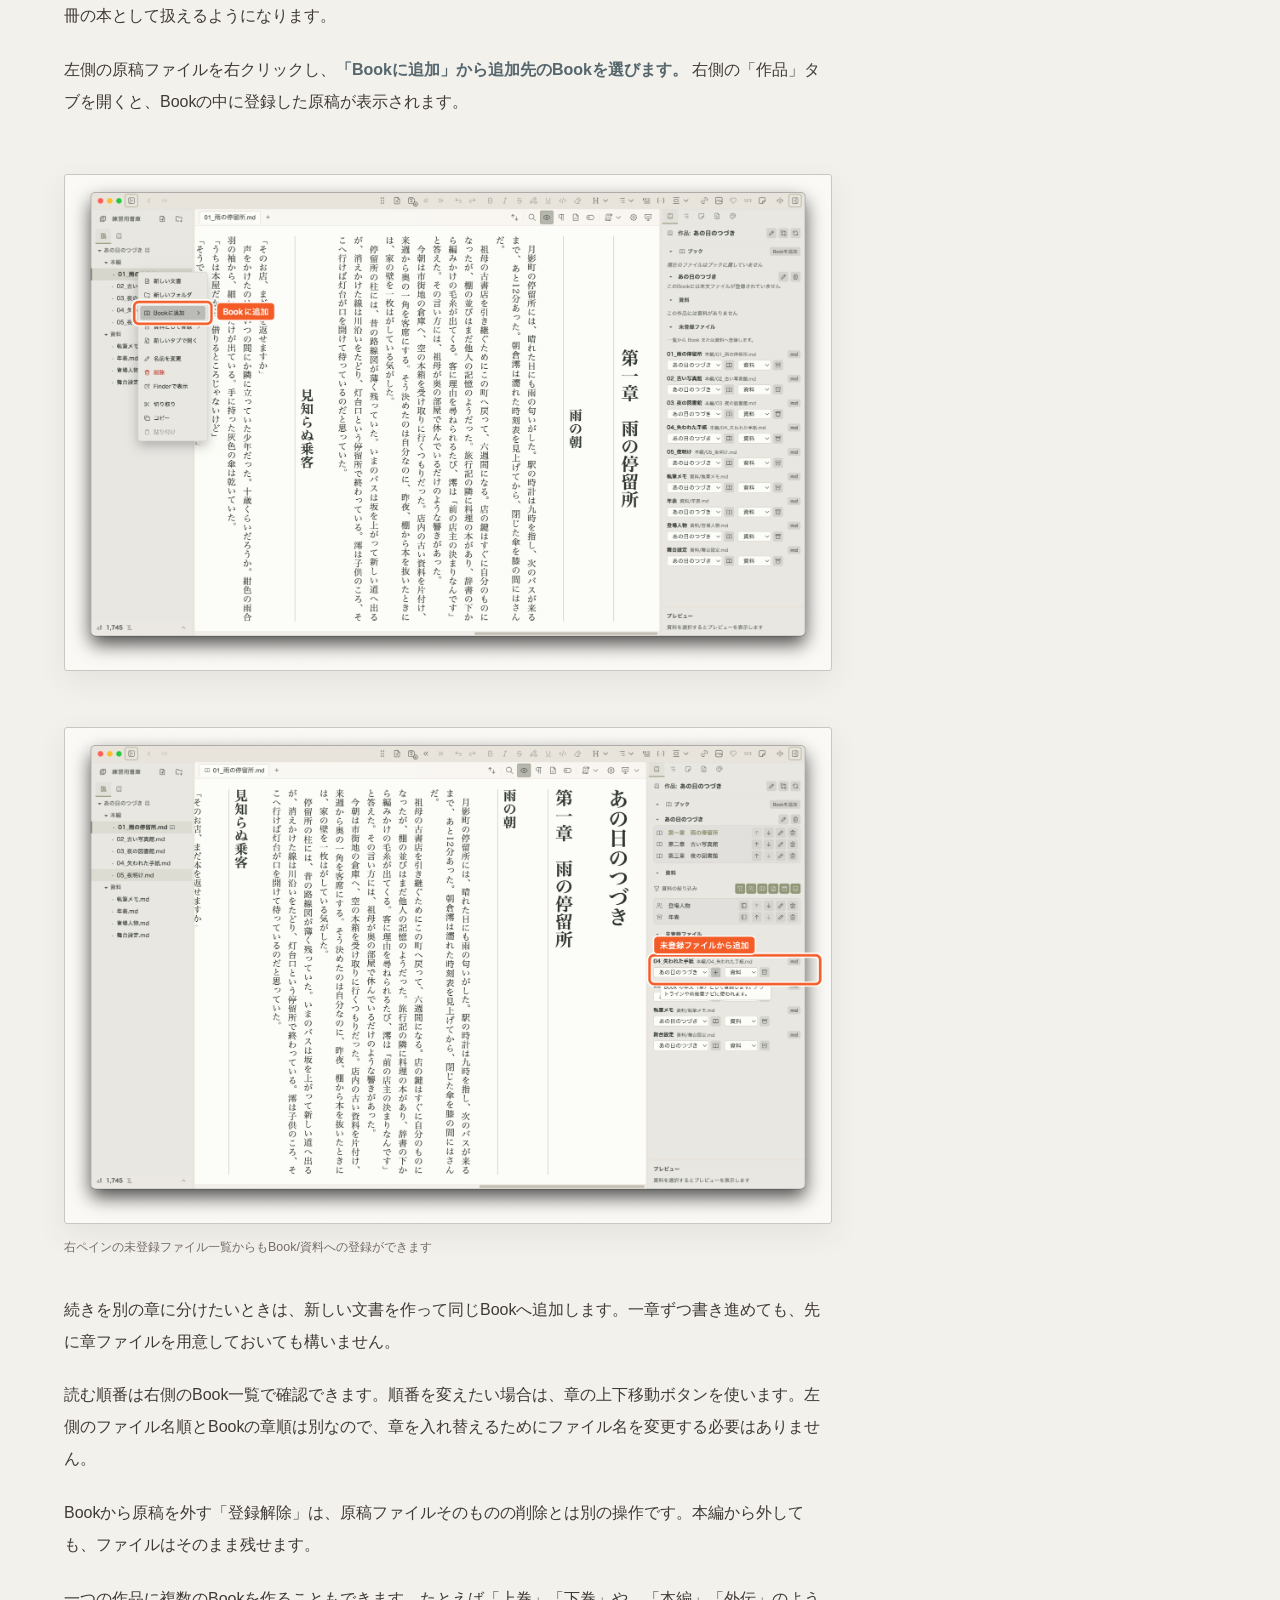
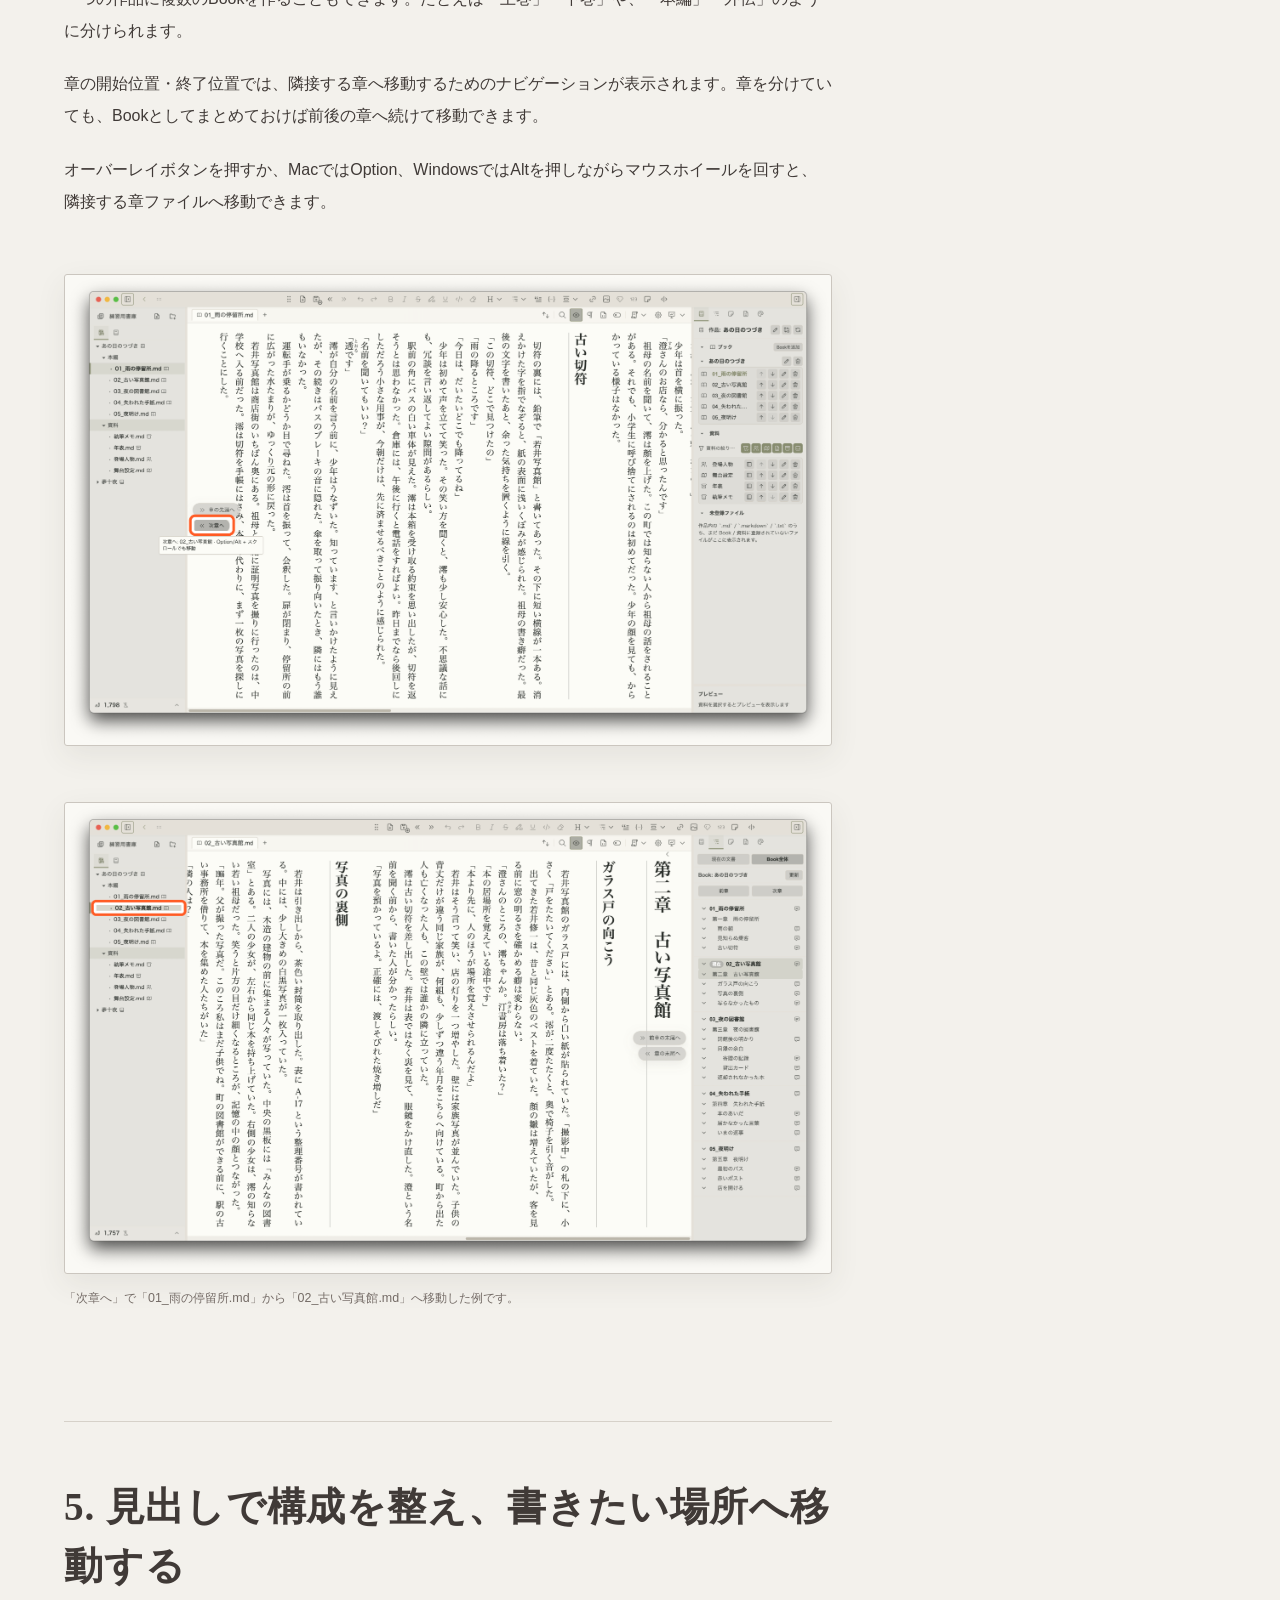
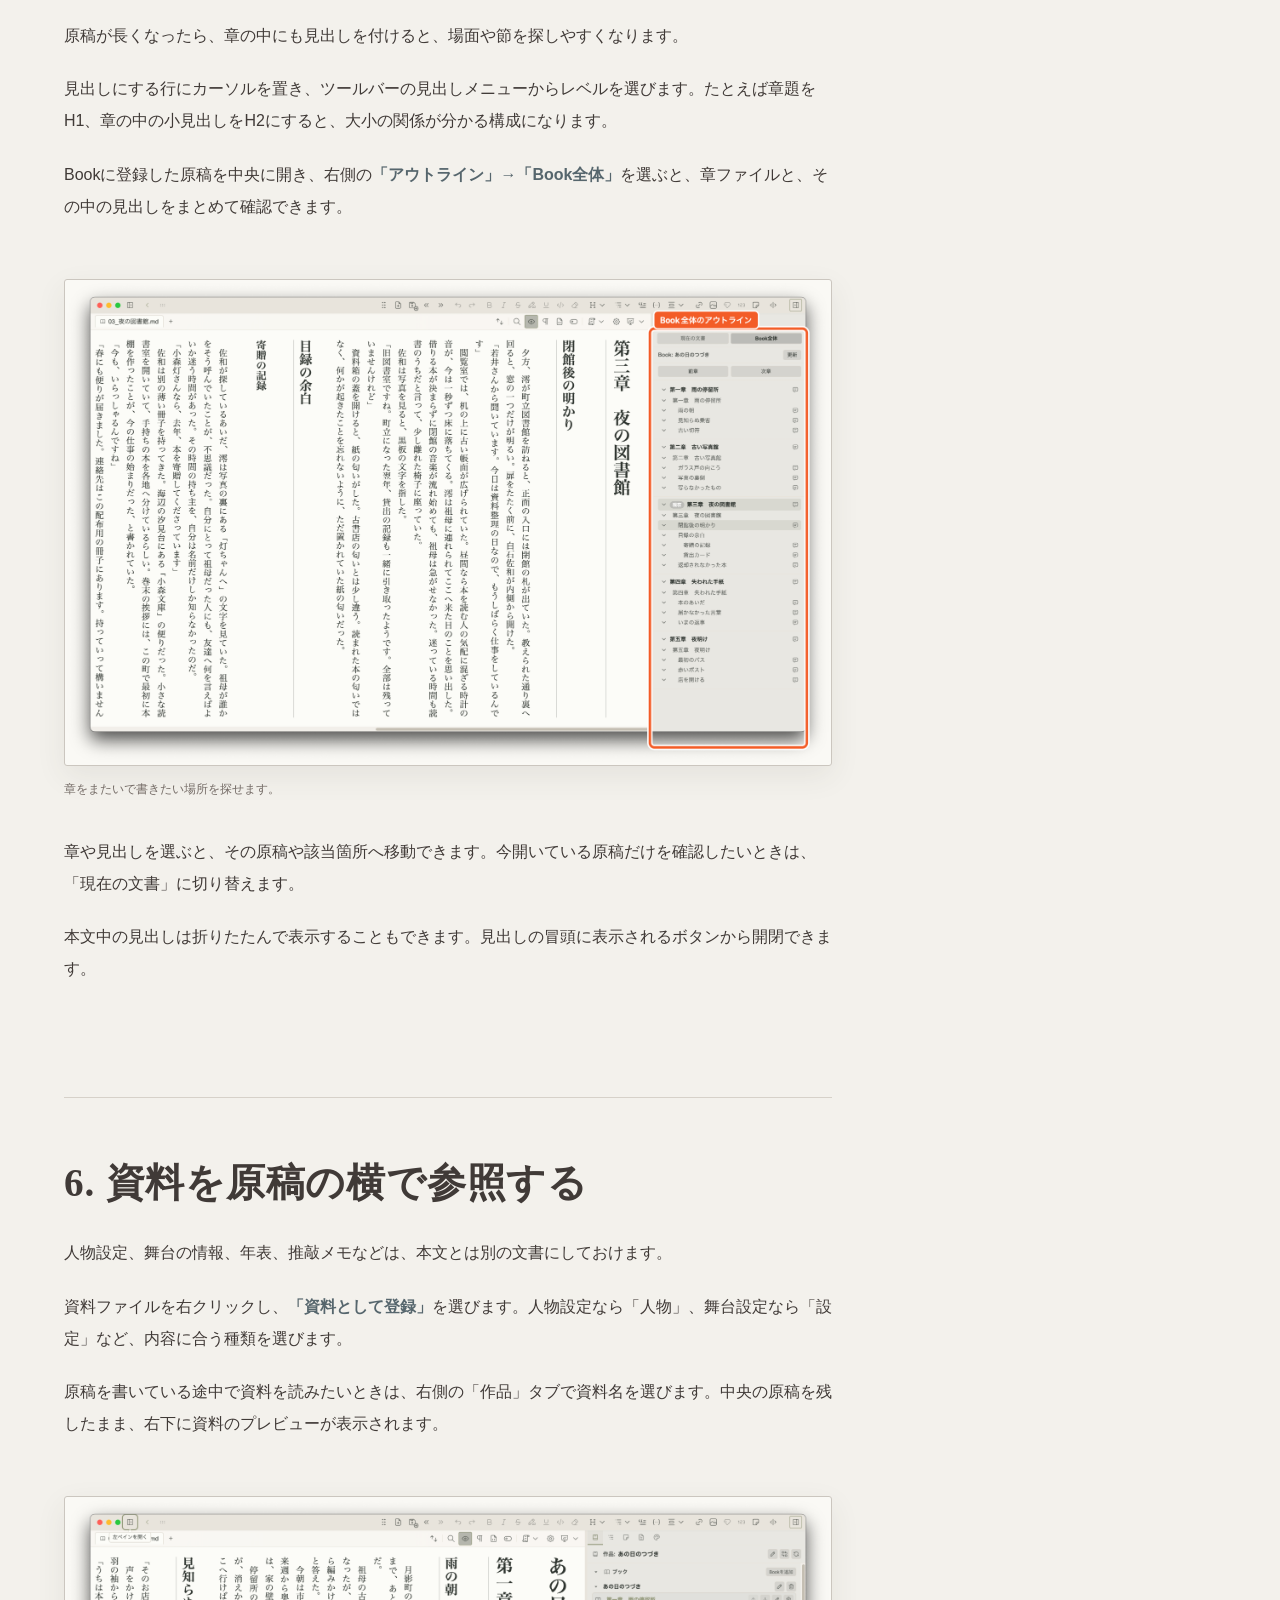
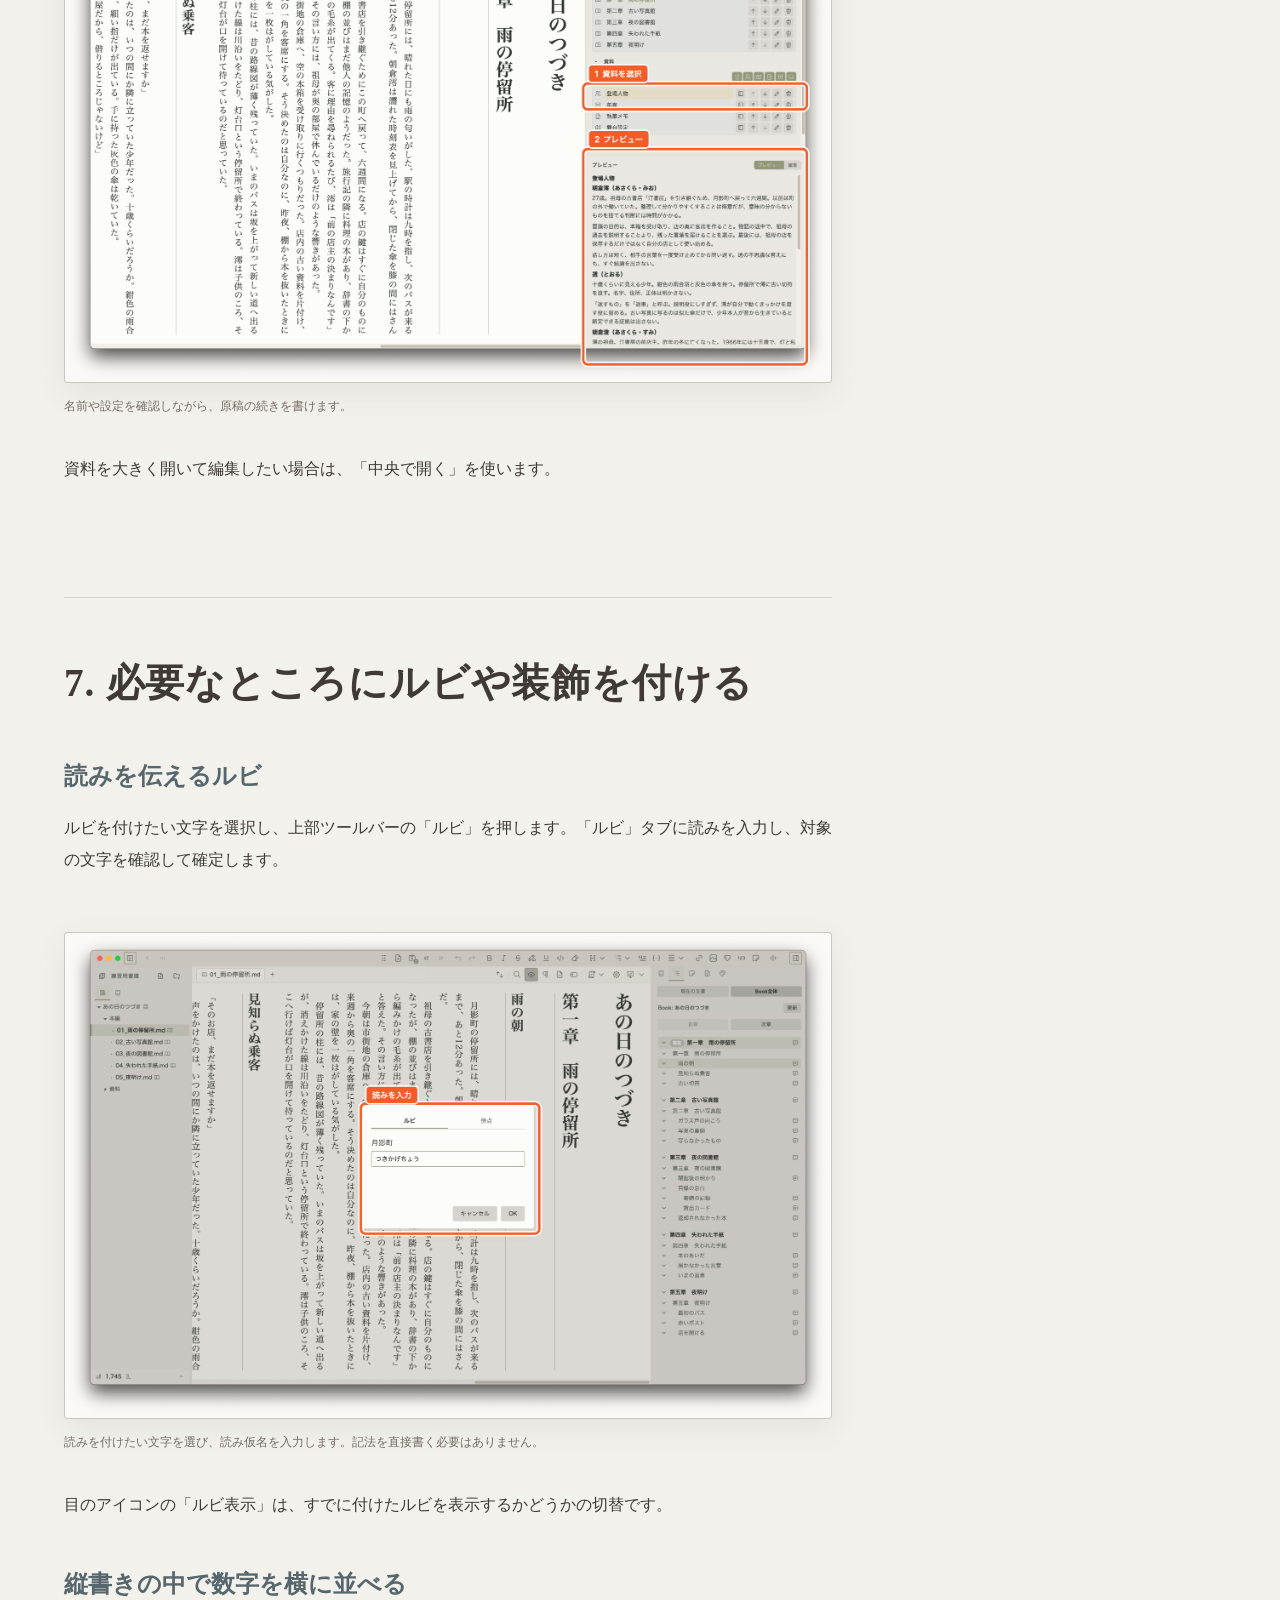
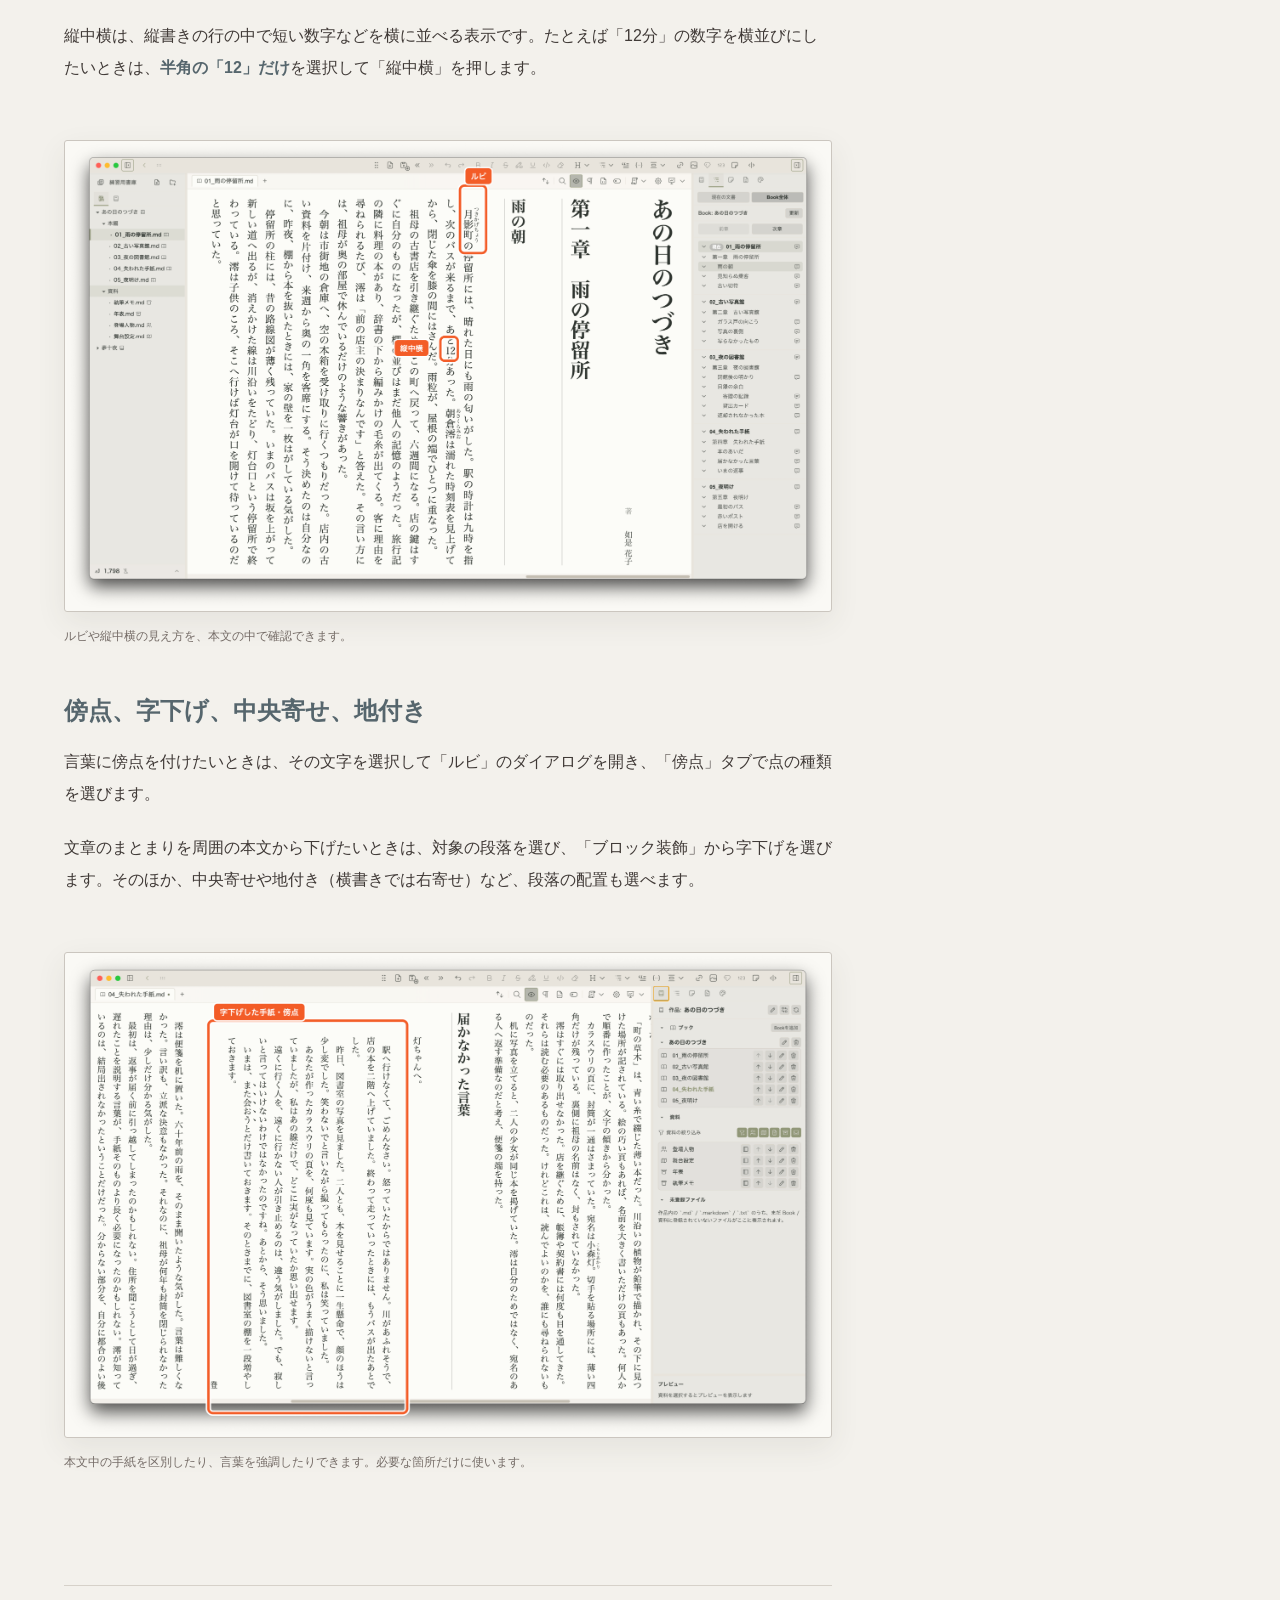
==== commit 532b6a0d: "Improve Nyoze Quick Start image viewing" ====
--- a/nyoze/quickstart/index.html
+++ b/nyoze/quickstart/index.html
@@ -53,7 +53,6 @@
 </ol>
 </nav>
 <h2 id="concepts">Nyozeの4つの考え方</h2>
-<p class="quickstart-media"><img src="images/quickstart/workspace-overview.png" alt="左にファイル一覧、中央に原稿、右にBookと資料の一覧を表示したNyozeの編集画面" class="quickstart-screenshot" width="3392" height="2146" loading="lazy" decoding="async" /></p>
 <p>Nyozeでは、原稿や資料を次の4つの単位で扱います。</p>
 <div class="quickstart-table-scroll" tabindex="0" role="region" aria-label="Nyozeの4つの考え方の表">
 <table>
@@ -86,6 +85,7 @@
 <p><strong>書庫は全ての作品をまとめるフォルダ、作品は一つの作品のための原稿と資料をまとめるフォルダ、Bookは作品フォルダ内の本文を読む順に並べた一冊分のまとまり</strong>と考えると分かりやすくなります。</p>
 <p>作品に登録しなくても単独のMarkdownファイルを編集できますが、Book管理や付箋など、作品を前提とする機能を使う場合は作品として登録します。</p>
 <h2 id="workspace">画面の見方</h2>
+<p class="quickstart-media"><a href="images/quickstart/workspace-overview.png" target="_blank" rel="noopener noreferrer" class="quickstart-image-link"><img src="images/quickstart/preview/workspace-overview.webp" alt="左にファイル一覧、中央に原稿、右にBookと資料の一覧を表示したNyozeの編集画面" class="quickstart-screenshot" width="3392" height="2146" loading="lazy" decoding="async" /></a></p>
 <p>Nyozeの画面は、大きく3つに分かれています。</p>
 <ul>
 <li><strong>左ペイン</strong>：書庫内のフォルダやファイル、作品を選びます。</li>
@@ -98,7 +98,7 @@
 <p>まず、普段の原稿を置くための<strong>書庫</strong>を用意します。作品ごとに書庫を分ける必要はなく、一つの書庫の中に複数の作品用フォルダを作れます。</p>
 <p>「ファイル」メニューから「書庫を管理」を開きます。新しく原稿の置き場所を作る場合は、「新しい書庫を作成」を選び、書庫名を入力して親フォルダを選択します。書庫名は「小説」など、自分で分かりやすい名前で構いません。</p>
 <p>すでに原稿をまとめているフォルダがある場合は、「既存フォルダを書庫として登録」を使えます。複数の作品を置く親フォルダを選んでください。</p>
-<p class="quickstart-media"><img src="images/quickstart/library-registration.png" alt="書庫の管理画面で、登録したフォルダに現在の書庫と表示されている状態" class="quickstart-screenshot" width="3322" height="2146" loading="lazy" decoding="async" /></p>
+<p class="quickstart-media"><a href="images/quickstart/library-registration.png" target="_blank" rel="noopener noreferrer" class="quickstart-image-link"><img src="images/quickstart/preview/library-registration.webp" alt="書庫の管理画面で、登録したフォルダに現在の書庫と表示されている状態" class="quickstart-screenshot" width="3322" height="2146" loading="lazy" decoding="async" /></a></p>
 <p class="quickstart-caption"><em>書庫を開くと、その中のフォルダや原稿を左側のファイル一覧から扱えます。</em></p>
 <p>Nyozeでは、書庫を開き、その中のファイルを選んで編集するのが基本的な使い方です。</p>
 <h2 id="project-book">2. 作品と最初のBookを作る</h2>
@@ -108,8 +108,8 @@
 <li>「作品名」と「最初のBook名」を入力します。一冊の小説なら、Book名を作品名と同じにしても構いません。</li>
 <li>対象フォルダと名前を確認し、「作成」を押します。</li>
 </ol>
-<p class="quickstart-media"><img src="images/quickstart/project-create1.png" alt="作品名と最初のBook名を入力する作成画面" class="quickstart-screenshot" width="3322" height="2146" loading="lazy" decoding="async" /></p>
-<p class="quickstart-media"><img src="images/quickstart/project-create2.png" alt="作品名と最初のBook名を入力する作成画面" class="quickstart-screenshot" width="3322" height="2146" loading="lazy" decoding="async" /></p>
+<p class="quickstart-media"><a href="images/quickstart/project-create1.png" target="_blank" rel="noopener noreferrer" class="quickstart-image-link"><img src="images/quickstart/preview/project-create1.webp" alt="作品名と最初のBook名を入力する作成画面" class="quickstart-screenshot" width="3322" height="2146" loading="lazy" decoding="async" /></a></p>
+<p class="quickstart-media"><a href="images/quickstart/project-create2.png" target="_blank" rel="noopener noreferrer" class="quickstart-image-link"><img src="images/quickstart/preview/project-create2.webp" alt="作品名と最初のBook名を入力する作成画面" class="quickstart-screenshot" width="3322" height="2146" loading="lazy" decoding="async" /></a></p>
 <p class="quickstart-caption"><em>原稿と資料をまとめる作品と、最初の空のBookを一緒に作ります。</em></p>
 <p>これで作品の入れ物ができました。本文のファイルや資料は、必要になったときに追加できます。最初から章数や構成を決めておく必要はありません。</p>
 <p>原稿や資料が増えそうなら、作品フォルダの中に「本編」「資料」などのフォルダを作っておくと整理しやすくなります。フォルダ名や分け方は自由です。</p>
@@ -120,15 +120,15 @@
 <h3 id="start-writing">そのまま入力する</h3>
 <p>中央の原稿をクリックして、本文を書き始めます。縦書きの見た目のまま入力でき、原稿上部の切替ボタンから横書きにもできます。</p>
 <p>見出し、文字装飾、ブロック単位の配置などは、上部のツールバーや右クリックメニューから設定できます。</p>
-<p class="quickstart-media"><img src="images/quickstart/editor-formatting-menu.png" alt="選択した文字の右クリックメニューに文字装飾やルビなどの項目を表示した状態" class="quickstart-screenshot" width="3520" height="2160" loading="lazy" decoding="async" /></p>
+<p class="quickstart-media"><a href="images/quickstart/editor-formatting-menu.png" target="_blank" rel="noopener noreferrer" class="quickstart-image-link"><img src="images/quickstart/preview/editor-formatting-menu.webp" alt="選択した文字の右クリックメニューに文字装飾やルビなどの項目を表示した状態" class="quickstart-screenshot" width="3520" height="2160" loading="lazy" decoding="async" /></a></p>
 <p class="quickstart-caption"><em>文字を選ぶと、右クリックメニューや上部のツールバーから、太字、ルビ、見出しなどを設定できます。</em></p>
 <h3 id="save">書いたら保存する</h3>
 <p>上部ツールバーの「保存」で原稿を保存します。Macでは Command＋S、Windowsでは Ctrl＋S も使えます。</p>
 <h2 id="chapters">4. 章をBookにまとめる</h2>
 <p>Bookは、一つの文書から使えます。本文として使うファイルをBookへ登録すると、複数の章ファイルを一冊の本として扱えるようになります。</p>
 <p>左側の原稿ファイルを右クリックし、<strong>「Bookに追加」から追加先のBookを選びます。</strong> 右側の「作品」タブを開くと、Bookの中に登録した原稿が表示されます。</p>
-<p class="quickstart-media"><img src="images/quickstart/book-add-chapter1.png" alt="原稿ファイルの右クリックメニューからBookへの追加先を選んでいる状態" class="quickstart-screenshot" width="3322" height="2146" loading="lazy" decoding="async" /></p>
-<p class="quickstart-media"><img src="images/quickstart/book-add-chapter2.png" alt="原稿ファイルの右クリックメニューからBookへの追加先を選んでいる状態" class="quickstart-screenshot" width="3322" height="2146" loading="lazy" decoding="async" /></p>
+<p class="quickstart-media"><a href="images/quickstart/book-add-chapter1.png" target="_blank" rel="noopener noreferrer" class="quickstart-image-link"><img src="images/quickstart/preview/book-add-chapter1.webp" alt="原稿ファイルの右クリックメニューからBookへの追加先を選んでいる状態" class="quickstart-screenshot" width="3322" height="2146" loading="lazy" decoding="async" /></a></p>
+<p class="quickstart-media"><a href="images/quickstart/book-add-chapter2.png" target="_blank" rel="noopener noreferrer" class="quickstart-image-link"><img src="images/quickstart/preview/book-add-chapter2.webp" alt="原稿ファイルの右クリックメニューからBookへの追加先を選んでいる状態" class="quickstart-screenshot" width="3322" height="2146" loading="lazy" decoding="async" /></a></p>
 <p class="quickstart-caption"><em>右ペインの未登録ファイル一覧からもBook/資料への登録ができます</em></p>
 <p>続きを別の章に分けたいときは、新しい文書を作って同じBookへ追加します。一章ずつ書き進めても、先に章ファイルを用意しておいても構いません。</p>
 <p>読む順番は右側のBook一覧で確認できます。順番を変えたい場合は、章の上下移動ボタンを使います。左側のファイル名順とBookの章順は別なので、章を入れ替えるためにファイル名を変更する必要はありません。</p>
@@ -136,14 +136,14 @@
 <p>一つの作品に複数のBookを作ることもできます。たとえば「上巻」「下巻」や、「本編」「外伝」のように分けられます。</p>
 <p>章の開始位置・終了位置では、隣接する章へ移動するためのナビゲーションが表示されます。章を分けていても、Bookとしてまとめておけば前後の章へ続けて移動できます。</p>
 <p>オーバーレイボタンを押すか、MacではOption、WindowsではAltを押しながらマウスホイールを回すと、隣接する章ファイルへ移動できます。</p>
-<p class="quickstart-media"><img src="images/quickstart/chapter-navigation-next.png" alt="第一章の末尾で次章へ移動するオーバーレイボタンを表示した状態" class="quickstart-screenshot" width="3520" height="2160" loading="lazy" decoding="async" /></p>
-<p class="quickstart-media"><img src="images/quickstart/chapter-navigation-arrived.png" alt="次の章ファイルへ移動した状態" class="quickstart-screenshot" width="3520" height="2160" loading="lazy" decoding="async" /></p>
+<p class="quickstart-media"><a href="images/quickstart/chapter-navigation-next.png" target="_blank" rel="noopener noreferrer" class="quickstart-image-link"><img src="images/quickstart/preview/chapter-navigation-next.webp" alt="第一章の末尾で次章へ移動するオーバーレイボタンを表示した状態" class="quickstart-screenshot" width="3520" height="2160" loading="lazy" decoding="async" /></a></p>
+<p class="quickstart-media"><a href="images/quickstart/chapter-navigation-arrived.png" target="_blank" rel="noopener noreferrer" class="quickstart-image-link"><img src="images/quickstart/preview/chapter-navigation-arrived.webp" alt="次の章ファイルへ移動した状態" class="quickstart-screenshot" width="3520" height="2160" loading="lazy" decoding="async" /></a></p>
 <p class="quickstart-caption"><em>「次章へ」で「01_雨の停留所.md」から「02_古い写真館.md」へ移動した例です。</em></p>
 <h2 id="outline">5. 見出しで構成を整え、書きたい場所へ移動する</h2>
 <p>原稿が長くなったら、章の中にも見出しを付けると、場面や節を探しやすくなります。</p>
 <p>見出しにする行にカーソルを置き、ツールバーの見出しメニューからレベルを選びます。たとえば章題をH1、章の中の小見出しをH2にすると、大小の関係が分かる構成になります。</p>
 <p>Bookに登録した原稿を中央に開き、右側の<strong>「アウトライン」→「Book全体」</strong>を選ぶと、章ファイルと、その中の見出しをまとめて確認できます。</p>
-<p class="quickstart-media"><img src="images/quickstart/book-outline.png" alt="Book全体のアウトラインに複数の章ファイルと、その中の見出しが階層表示されている状態" class="quickstart-screenshot" width="3392" height="2146" loading="lazy" decoding="async" /></p>
+<p class="quickstart-media"><a href="images/quickstart/book-outline.png" target="_blank" rel="noopener noreferrer" class="quickstart-image-link"><img src="images/quickstart/preview/book-outline.webp" alt="Book全体のアウトラインに複数の章ファイルと、その中の見出しが階層表示されている状態" class="quickstart-screenshot" width="3392" height="2146" loading="lazy" decoding="async" /></a></p>
 <p class="quickstart-caption"><em>章をまたいで書きたい場所を探せます。</em></p>
 <p>章や見出しを選ぶと、その原稿や該当箇所へ移動できます。今開いている原稿だけを確認したいときは、「現在の文書」に切り替えます。</p>
 <p>本文中の見出しは折りたたんで表示することもできます。見出しの冒頭に表示されるボタンから開閉できます。</p>
@@ -151,23 +151,23 @@
 <p>人物設定、舞台の情報、年表、推敲メモなどは、本文とは別の文書にしておけます。</p>
 <p>資料ファイルを右クリックし、<strong>「資料として登録」</strong>を選びます。人物設定なら「人物」、舞台設定なら「設定」など、内容に合う種類を選びます。</p>
 <p>原稿を書いている途中で資料を読みたいときは、右側の「作品」タブで資料名を選びます。中央の原稿を残したまま、右下に資料のプレビューが表示されます。</p>
-<p class="quickstart-media"><img src="images/quickstart/material-preview.png" alt="中央に原稿を残したまま、右側に登場人物の設定資料を表示している状態" class="quickstart-screenshot" width="3392" height="2146" loading="lazy" decoding="async" /></p>
+<p class="quickstart-media"><a href="images/quickstart/material-preview.png" target="_blank" rel="noopener noreferrer" class="quickstart-image-link"><img src="images/quickstart/preview/material-preview.webp" alt="中央に原稿を残したまま、右側に登場人物の設定資料を表示している状態" class="quickstart-screenshot" width="3392" height="2146" loading="lazy" decoding="async" /></a></p>
 <p class="quickstart-caption"><em>名前や設定を確認しながら、原稿の続きを書けます。</em></p>
 <p>資料を大きく開いて編集したい場合は、「中央で開く」を使います。</p>
 <h2 id="typography">7. 必要なところにルビや装飾を付ける</h2>
 <h3 id="ruby">読みを伝えるルビ</h3>
 <p>ルビを付けたい文字を選択し、上部ツールバーの「ルビ」を押します。「ルビ」タブに読みを入力し、対象の文字を確認して確定します。</p>
-<p class="quickstart-media"><img src="images/quickstart/ruby-dialog.png" alt="ルビを付ける文字と読みを確認するダイアログ" class="quickstart-screenshot" width="3392" height="2146" loading="lazy" decoding="async" /></p>
+<p class="quickstart-media"><a href="images/quickstart/ruby-dialog.png" target="_blank" rel="noopener noreferrer" class="quickstart-image-link"><img src="images/quickstart/preview/ruby-dialog.webp" alt="ルビを付ける文字と読みを確認するダイアログ" class="quickstart-screenshot" width="3392" height="2146" loading="lazy" decoding="async" /></a></p>
 <p class="quickstart-caption"><em>読みを付けたい文字を選び、読み仮名を入力します。記法を直接書く必要はありません。</em></p>
 <p>目のアイコンの「ルビ表示」は、すでに付けたルビを表示するかどうかの切替です。</p>
 <h3 id="tate-chu-yoko">縦書きの中で数字を横に並べる</h3>
 <p>縦中横は、縦書きの行の中で短い数字などを横に並べる表示です。たとえば「12分」の数字を横並びにしたいときは、<strong>半角の「12」だけ</strong>を選択して「縦中横」を押します。</p>
-<p class="quickstart-media"><img src="images/quickstart/ruby-and-tcy.png" alt="縦書きの本文にルビと2桁の数字の縦中横を表示した状態" class="quickstart-screenshot" width="3520" height="2160" loading="lazy" decoding="async" /></p>
+<p class="quickstart-media"><a href="images/quickstart/ruby-and-tcy.png" target="_blank" rel="noopener noreferrer" class="quickstart-image-link"><img src="images/quickstart/preview/ruby-and-tcy.webp" alt="縦書きの本文にルビと2桁の数字の縦中横を表示した状態" class="quickstart-screenshot" width="3520" height="2160" loading="lazy" decoding="async" /></a></p>
 <p class="quickstart-caption"><em>ルビや縦中横の見え方を、本文の中で確認できます。</em></p>
 <h3 id="decorations">傍点、字下げ、中央寄せ、地付き</h3>
 <p>言葉に傍点を付けたいときは、その文字を選択して「ルビ」のダイアログを開き、「傍点」タブで点の種類を選びます。</p>
 <p>文章のまとまりを周囲の本文から下げたいときは、対象の段落を選び、「ブロック装飾」から字下げを選びます。そのほか、中央寄せや地付き（横書きでは右寄せ）など、段落の配置も選べます。</p>
-<p class="quickstart-media"><img src="images/quickstart/letter-decoration.png" alt="手紙の段落全体を字下げし、一部の言葉に傍点を付けた本文" class="quickstart-screenshot" width="3392" height="2146" loading="lazy" decoding="async" /></p>
+<p class="quickstart-media"><a href="images/quickstart/letter-decoration.png" target="_blank" rel="noopener noreferrer" class="quickstart-image-link"><img src="images/quickstart/preview/letter-decoration.webp" alt="手紙の段落全体を字下げし、一部の言葉に傍点を付けた本文" class="quickstart-screenshot" width="3392" height="2146" loading="lazy" decoding="async" /></a></p>
 <p class="quickstart-caption"><em>本文中の手紙を区別したり、言葉を強調したりできます。必要な箇所だけに使います。</em></p>
 <h2 id="page-viewer">8. 本のように読み返し、推敲する</h2>
 <p>書き進めた原稿は、Page Viewerで電子書籍のようにページ単位で読み返せます。章を通して読むと、場面のつながりや文章の調子を、執筆中とは違う視点で確認できます。</p>
@@ -176,13 +176,13 @@
 <li>原稿上部の「ページビューア」の隣にある▼を押します。</li>
 <li>「Book 全体をページビューアで開く」を選びます。</li>
 </ol>
-<p class="quickstart-media"><img src="images/quickstart/viewer-book-target.png" alt="ページビューアの対象として現在の文書とBook全体を選べるメニュー" class="quickstart-screenshot" width="3392" height="2146" loading="lazy" decoding="async" /></p>
+<p class="quickstart-media"><a href="images/quickstart/viewer-book-target.png" target="_blank" rel="noopener noreferrer" class="quickstart-image-link"><img src="images/quickstart/preview/viewer-book-target.webp" alt="ページビューアの対象として現在の文書とBook全体を選べるメニュー" class="quickstart-screenshot" width="3392" height="2146" loading="lazy" decoding="async" /></a></p>
 <p class="quickstart-caption"><em>今の原稿だけを読むか、Book全体を通して読むかを選べます。</em></p>
 <p>「Book全体」の項目が出ない場合は、Bookに登録した本文を中央に開いているか確認してください。</p>
 <p>別ウィンドウにPage Viewerが開きます。途中の章へ移動したいときは「アウトラインを開く」から見出しを選べます。</p>
-<p class="quickstart-media quickstart-media--sequence"><img src="images/quickstart/page-viewer1.png" alt="Book全体をPage Viewerで開き、本文をページ単位で表示している状態" class="quickstart-screenshot" width="2068" height="1966" loading="lazy" decoding="async" />
-<img src="images/quickstart/page-viewer2.png" alt="Book全体をPage Viewerで開き、本文をページ単位で表示している状態" class="quickstart-screenshot" width="2068" height="1966" loading="lazy" decoding="async" />
-<img src="images/quickstart/page-viewer3.png" alt="Book全体をPage Viewerで開き、本文をページ単位で表示している状態" class="quickstart-screenshot" width="2024" height="1862" loading="lazy" decoding="async" />
+<p class="quickstart-media quickstart-media--sequence"><a href="images/quickstart/page-viewer1.png" target="_blank" rel="noopener noreferrer" class="quickstart-image-link"><img src="images/quickstart/preview/page-viewer1.webp" alt="Book全体をPage Viewerで開き、本文をページ単位で表示している状態" class="quickstart-screenshot" width="2068" height="1966" loading="lazy" decoding="async" /></a>
+<a href="images/quickstart/page-viewer2.png" target="_blank" rel="noopener noreferrer" class="quickstart-image-link"><img src="images/quickstart/preview/page-viewer2.webp" alt="Book全体をPage Viewerで開き、本文をページ単位で表示している状態" class="quickstart-screenshot" width="2068" height="1966" loading="lazy" decoding="async" /></a>
+<a href="images/quickstart/page-viewer3.png" target="_blank" rel="noopener noreferrer" class="quickstart-image-link"><img src="images/quickstart/preview/page-viewer3.webp" alt="Book全体をPage Viewerで開き、本文をページ単位で表示している状態" class="quickstart-screenshot" width="2024" height="1862" loading="lazy" decoding="async" /></a>
 <em>編集画面を離れ、読むことに集中して作品を見直せます。</em></p>
 <p>Page Viewerは閲覧用です。直したい箇所が見つかったら編集画面へ戻り、修正して保存します。</p>
 <p><strong>Book全体の表示には保存済みの原稿が使われるため、修正後は保存してから開き直してください。</strong></p>
@@ -192,7 +192,7 @@
 <p>Web Bookは、Nyozeのない環境でも作品を読みやすい形で閲覧できるHTMLファイルです。Web上で公開したり、ブラウザで読んだりする用途に使えます。</p>
 <p>変更した原稿を保存し、対象のBookに登録した本文を中央に開きます。「ファイル」→「書き出し」→<strong>「Book 全体の Web Bookを作成…」</strong>を選びます。</p>
 <p>「出力形式」を「単一 HTML」にし、必要に応じて目次、作品情報、章の境界の改ページなどを設定します。</p>
-<p class="quickstart-media"><img src="images/quickstart/web-book-options.png" alt="Web Bookの書き出し画面で、単一HTMLや目次、作品情報などを設定している状態" class="quickstart-screenshot" width="3392" height="2146" loading="lazy" decoding="async" /></p>
+<p class="quickstart-media"><a href="images/quickstart/web-book-options.png" target="_blank" rel="noopener noreferrer" class="quickstart-image-link"><img src="images/quickstart/preview/web-book-options.webp" alt="Web Bookの書き出し画面で、単一HTMLや目次、作品情報などを設定している状態" class="quickstart-screenshot" width="3392" height="2146" loading="lazy" decoding="async" /></a></p>
 <p class="quickstart-caption"><em>作品に合わせて表示内容を選び、閲覧用のファイルを書き出します。</em></p>
 <p>「書き出す」を押し、元の原稿とは別の場所へ、作品名など分かりやすい名前で保存します。</p>
 <p>書き出したHTMLはブラウザで開いて確認できます。ChromeまたはEdgeでは、ブラウザの印刷機能から印刷やPDFへの保存もできます。ただし、文字数や行数を厳密に指定する本格的な組版用PDF出力ではありません。</p>
@@ -204,10 +204,10 @@
 <h2 id="existing-manuscripts">10. すでに書いた原稿をBookにまとめる</h2>
 <p>すでに章ごとに分かれたMarkdown原稿がある場合も、作品用フォルダを設定し、本文ファイルを同じBookへ登録して扱えます。本文を一つの大きなファイルに結合する必要はありません。</p>
 <p>たとえば、夏目漱石『夢十夜』を第一夜から第十夜まで10個のMarkdownファイルに分けた場合、それぞれを同じBookへ登録することで、一冊の作品として扱えます。</p>
-<p class="quickstart-media"><img src="images/quickstart/yume-juya-book.png" alt="既存作品の各編を、読む順番に一つのBookへ登録した例" class="quickstart-screenshot" width="3392" height="2146" loading="lazy" decoding="async" /></p>
+<p class="quickstart-media"><a href="images/quickstart/yume-juya-book.png" target="_blank" rel="noopener noreferrer" class="quickstart-image-link"><img src="images/quickstart/preview/yume-juya-book.webp" alt="既存作品の各編を、読む順番に一つのBookへ登録した例" class="quickstart-screenshot" width="3392" height="2146" loading="lazy" decoding="async" /></a></p>
 <p class="quickstart-caption"><em>手元にある文書も、そのままBookの構成に使えます。読む順番はBookの一覧で確認します。</em></p>
 <p>Bookにまとめると、各ファイルを別々に保ちながら、作品全体をPage Viewerで読み返せます。連作や短編集など、複数の文章を一冊にまとめたい場合にも使えます。</p>
-<p class="quickstart-media"><img src="images/quickstart/yume-juya-page-viewer.png" alt="既存作品をまとめたBookをPage Viewerで開いた例" class="quickstart-screenshot" width="2020" height="1956" loading="lazy" decoding="async" /></p>
+<p class="quickstart-media"><a href="images/quickstart/yume-juya-page-viewer.png" target="_blank" rel="noopener noreferrer" class="quickstart-image-link"><img src="images/quickstart/preview/yume-juya-page-viewer.webp" alt="既存作品をまとめたBookをPage Viewerで開いた例" class="quickstart-screenshot" width="2020" height="1956" loading="lazy" decoding="async" /></a></p>
 <p class="quickstart-caption"><em>複数の文書を、一冊の作品として読み返した例です。</em></p>
 <hr />
 <h2 id="next">次に試してみる機能</h2>
@@ -224,7 +224,7 @@
 <li>文書タイプの設定</li>
 <li>テーマの変更・カスタマイズ</li>
 </ul>
-<p class="quickstart-media"><img src="images/quickstart/sticky-note-preview.png" alt="本文中の付箋にメモのプレビューを表示した状態" class="quickstart-screenshot" width="3520" height="2160" loading="lazy" decoding="async" /></p>
+<p class="quickstart-media"><a href="images/quickstart/sticky-note-preview.png" target="_blank" rel="noopener noreferrer" class="quickstart-image-link"><img src="images/quickstart/preview/sticky-note-preview.webp" alt="本文中の付箋にメモのプレビューを表示した状態" class="quickstart-screenshot" width="3520" height="2160" loading="lazy" decoding="async" /></a></p>
 <p class="quickstart-caption"><em>本文の好きな位置に付箋を付け、メモを確認できます。</em></p>
 <p>すべてを最初から使う必要はありません。</p>
 <p>まずは一つの原稿を書き始め、章が増えたらBookで順番を整え、必要になったら資料やアウトラインを使う。ひと区切り書けたらPage Viewerで読み返し、気になる箇所を直して保存する。</p>
@@ -245,6 +245,19 @@
       <a href="https://github.com/cat-left-paw/nyoze" rel="noopener noreferrer">GitHubへ <span aria-hidden="true">↗</span></a>
     </nav>
   </main>
+
+  <dialog class="quickstart-lightbox" id="quickstart-lightbox" aria-labelledby="quickstart-lightbox-title">
+    <div class="quickstart-lightbox__panel">
+      <div class="quickstart-lightbox__header">
+        <p id="quickstart-lightbox-title">スクリーンショット</p>
+        <button class="quickstart-lightbox__close" type="button" aria-label="拡大画像を閉じる">閉じる <span aria-hidden="true">×</span></button>
+      </div>
+      <div class="quickstart-lightbox__viewport">
+        <img class="quickstart-lightbox__image" alt="" role="button" tabindex="0" aria-label="原寸表示に切り替える" draggable="false">
+      </div>
+      <a class="quickstart-lightbox__original" href="" target="_blank" rel="noopener noreferrer">元画像を新しいタブで開く <span aria-hidden="true">↗</span></a>
+    </div>
+  </dialog>
 
   <footer class="nyoze-footer">
     <div class="nyoze-footer__inner">
--- a/nyoze/nyoze.css
+++ b/nyoze/nyoze.css
@@ -1,6 +1,7 @@
 /* Nyoze landing page only — shared styles remain untouched. */
 
 .nyoze-page {
+  --nyoze-header-height: 2.5rem;
   --nyoze-paper: #f3f1ec;
   --nyoze-surface: #faf9f5;
   --nyoze-ink: #403a37;
@@ -30,7 +31,14 @@
   color: inherit;
 }
 
+.nyoze-page [id] {
+  scroll-margin-top: calc(var(--nyoze-header-height) + 1rem);
+}
+
 .nyoze-header {
+  position: sticky;
+  z-index: 100;
+  top: 0;
   background: var(--nyoze-paper);
   border-bottom: 1px solid var(--nyoze-rule);
 }
@@ -48,7 +56,8 @@
 }
 
 .nyoze-header__inner {
-  min-height: 4.5rem;
+  min-width: 0;
+  min-height: var(--nyoze-header-height);
   display: flex;
   align-items: center;
   justify-content: space-between;
@@ -57,6 +66,7 @@
 
 .nyoze-wordmark {
   display: inline-flex;
+  flex: 0 0 auto;
   align-items: center;
   gap: 0.55rem;
   color: var(--nyoze-ui-ink);
@@ -96,7 +106,7 @@
 }
 
 .nyoze-hero {
-  padding-block: clamp(3.5rem, 7vw, 6rem) clamp(4rem, 9vw, 7rem);
+  padding-block: clamp(1.5rem, 3vw, 2.5rem) clamp(4rem, 9vw, 7rem);
 }
 
 .nyoze-hero__top {
@@ -976,21 +986,29 @@
   }
 
   .nyoze-header__inner {
-    align-items: flex-start;
-    flex-direction: column;
+    align-items: center;
+    flex-direction: row;
     gap: 0.75rem;
-    padding-block: 0.9rem;
+    padding-block: 0;
   }
   .nyoze-nav {
-    width: 100%;
-    justify-content: space-between;
-    gap: 0.5rem;
+    min-width: 0;
+    flex: 1 1 auto;
+    justify-content: flex-start;
+    gap: 0.75rem;
+    overflow-x: auto;
+    overscroll-behavior-inline: contain;
+    scrollbar-width: none;
+    white-space: nowrap;
+  }
+  .nyoze-nav::-webkit-scrollbar {
+    display: none;
   }
   .nyoze-nav a {
     font-size: 0.75rem;
   }
   .nyoze-hero {
-    padding-top: 4rem;
+    padding-top: 1.5rem;
   }
   .nyoze-hero__top {
     margin-bottom: 3.5rem;
--- a/nyoze/quickstart/quickstart.css
+++ b/nyoze/quickstart/quickstart.css
@@ -12,18 +12,18 @@
 }
 
 .quickstart-page .nyoze-nav {
-  flex-wrap: wrap;
+  flex-wrap: nowrap;
 }
 
 .quickstart-page .quickstart-main {
-  padding-block: clamp(2.5rem, 7vw, 5rem) clamp(4.5rem, 9vw, 7rem);
+  padding-block: clamp(1.25rem, 3vw, 2rem) clamp(4.5rem, 9vw, 7rem);
 }
 
 .quickstart-back {
   display: inline-flex;
   align-items: center;
   gap: 0.45rem;
-  margin-bottom: clamp(2.2rem, 5vw, 4rem);
+  margin-bottom: clamp(1.4rem, 3vw, 2.25rem);
   color: var(--nyoze-muted);
   font-size: 0.82rem;
   font-weight: 700;
@@ -316,6 +316,164 @@
   object-fit: contain;
 }
 
+.quickstart-image-link {
+  display: block;
+  cursor: zoom-in;
+  text-decoration: none;
+}
+
+.quickstart-image-link .quickstart-screenshot {
+  transition: opacity 160ms ease;
+}
+
+.quickstart-image-link:hover .quickstart-screenshot {
+  opacity: 0.94;
+}
+
+.quickstart-image-link:focus-visible {
+  outline: 2px solid var(--nyoze-accent);
+  outline-offset: -3px;
+}
+
+.quickstart-page.quickstart-lightbox-open {
+  overflow: hidden;
+}
+
+.quickstart-lightbox {
+  width: min(97vw, 100rem);
+  max-width: none;
+  height: min(96vh, 64rem);
+  max-height: none;
+  margin: auto;
+  padding: 0;
+  overflow: hidden;
+  border: 1px solid var(--nyoze-rule);
+  border-radius: 4px;
+  background: var(--nyoze-surface);
+  color: var(--nyoze-ink);
+  box-shadow: 0 24px 70px rgb(35 31 29 / 32%);
+}
+
+.quickstart-lightbox::backdrop {
+  background: rgb(35 31 29 / 60%);
+}
+
+.quickstart-lightbox[open] {
+  display: block;
+}
+
+.quickstart-lightbox__panel {
+  display: grid;
+  grid-template-rows: auto minmax(0, 1fr) auto;
+  width: 100%;
+  height: 100%;
+}
+
+.quickstart-lightbox__header {
+  display: flex;
+  align-items: center;
+  justify-content: space-between;
+  gap: 0.75rem;
+  min-height: 2.5rem;
+  padding: 0.3rem 0.6rem;
+  border-bottom: 1px solid var(--nyoze-rule);
+  background: var(--nyoze-paper);
+}
+
+.quickstart-lightbox__header p {
+  margin: 0;
+  color: var(--nyoze-ui-ink);
+  font-family: var(--nyoze-serif);
+  font-size: 0.78rem;
+  font-weight: 600;
+}
+
+.quickstart-lightbox__close {
+  min-height: 1.85rem;
+  padding: 0.2rem 0.5rem;
+  border: 1px solid var(--nyoze-rule);
+  border-radius: 3px;
+  background: var(--nyoze-surface);
+  color: var(--nyoze-ui-ink);
+  font: inherit;
+  font-size: 0.7rem;
+  font-weight: 700;
+  cursor: pointer;
+}
+
+.quickstart-lightbox__close:hover {
+  border-color: var(--nyoze-accent);
+  color: var(--nyoze-accent-dark);
+}
+
+.quickstart-lightbox__close:focus-visible,
+.quickstart-lightbox__original:focus-visible {
+  outline: 2px solid var(--nyoze-accent);
+  outline-offset: 2px;
+}
+
+.quickstart-lightbox__viewport {
+  display: grid;
+  place-items: center;
+  position: relative;
+  min-width: 0;
+  min-height: 0;
+  padding: 0.25rem;
+  overflow: auto;
+  background: #fff;
+  overscroll-behavior: contain;
+}
+
+.quickstart-lightbox__image {
+  display: block;
+  position: absolute;
+  inset: 0.25rem;
+  width: calc(100% - 0.5rem);
+  max-width: none;
+  height: calc(100% - 0.5rem);
+  max-height: none;
+  margin: 0;
+  cursor: zoom-in;
+  object-fit: contain;
+  touch-action: manipulation;
+}
+
+.quickstart-lightbox__image:focus-visible {
+  outline: 2px solid var(--nyoze-accent);
+  outline-offset: 2px;
+}
+
+.quickstart-lightbox.is-actual-size .quickstart-lightbox__viewport {
+  display: block;
+  place-items: start;
+  padding: 0;
+}
+
+.quickstart-lightbox.is-actual-size .quickstart-lightbox__image {
+  position: static;
+  inset: auto;
+  width: auto;
+  height: auto;
+  max-width: none;
+  max-height: none;
+  margin: 0;
+  cursor: zoom-out;
+}
+
+.quickstart-lightbox__original {
+  padding: 0.38rem 0.6rem;
+  border-top: 1px solid var(--nyoze-rule);
+  background: var(--nyoze-paper);
+  color: var(--nyoze-muted);
+  font-size: 0.68rem;
+  font-weight: 700;
+  text-decoration: none;
+}
+
+.quickstart-lightbox__original:hover {
+  color: var(--nyoze-accent-dark);
+}
+
 .quickstart-article > .quickstart-media + .quickstart-caption {
   max-width: 48rem;
   margin: 0 0 2.2rem;
@@ -399,9 +557,9 @@
 
   .quickstart-outline {
     position: sticky;
-    top: 2rem;
+    top: calc(var(--nyoze-header-height) + 1rem);
     display: block;
-    max-height: calc(100vh - 4rem);
+    max-height: calc(100vh - var(--nyoze-header-height) - 2rem);
     padding-left: 0.2rem;
     overflow-y: auto;
     overscroll-behavior: contain;
@@ -417,7 +575,7 @@
   }
 
   .quickstart-page .quickstart-main {
-    padding-top: 2.2rem;
+    padding-top: 1.25rem;
   }
 
   .quickstart-page .nyoze-nav {
@@ -449,6 +607,11 @@
     align-items: stretch;
     flex-direction: column;
   }
+
+  .quickstart-lightbox {
+    width: calc(100vw - 0.5rem);
+    height: calc(100vh - 0.5rem);
+  }
 }
 
 @media (prefers-reduced-motion: reduce) {
@@ -456,7 +619,8 @@
     scroll-behavior: auto;
   }
 
-  .quickstart-outline__link {
+  .quickstart-outline__link,
+  .quickstart-image-link .quickstart-screenshot {
     transition: none;
   }
 }
